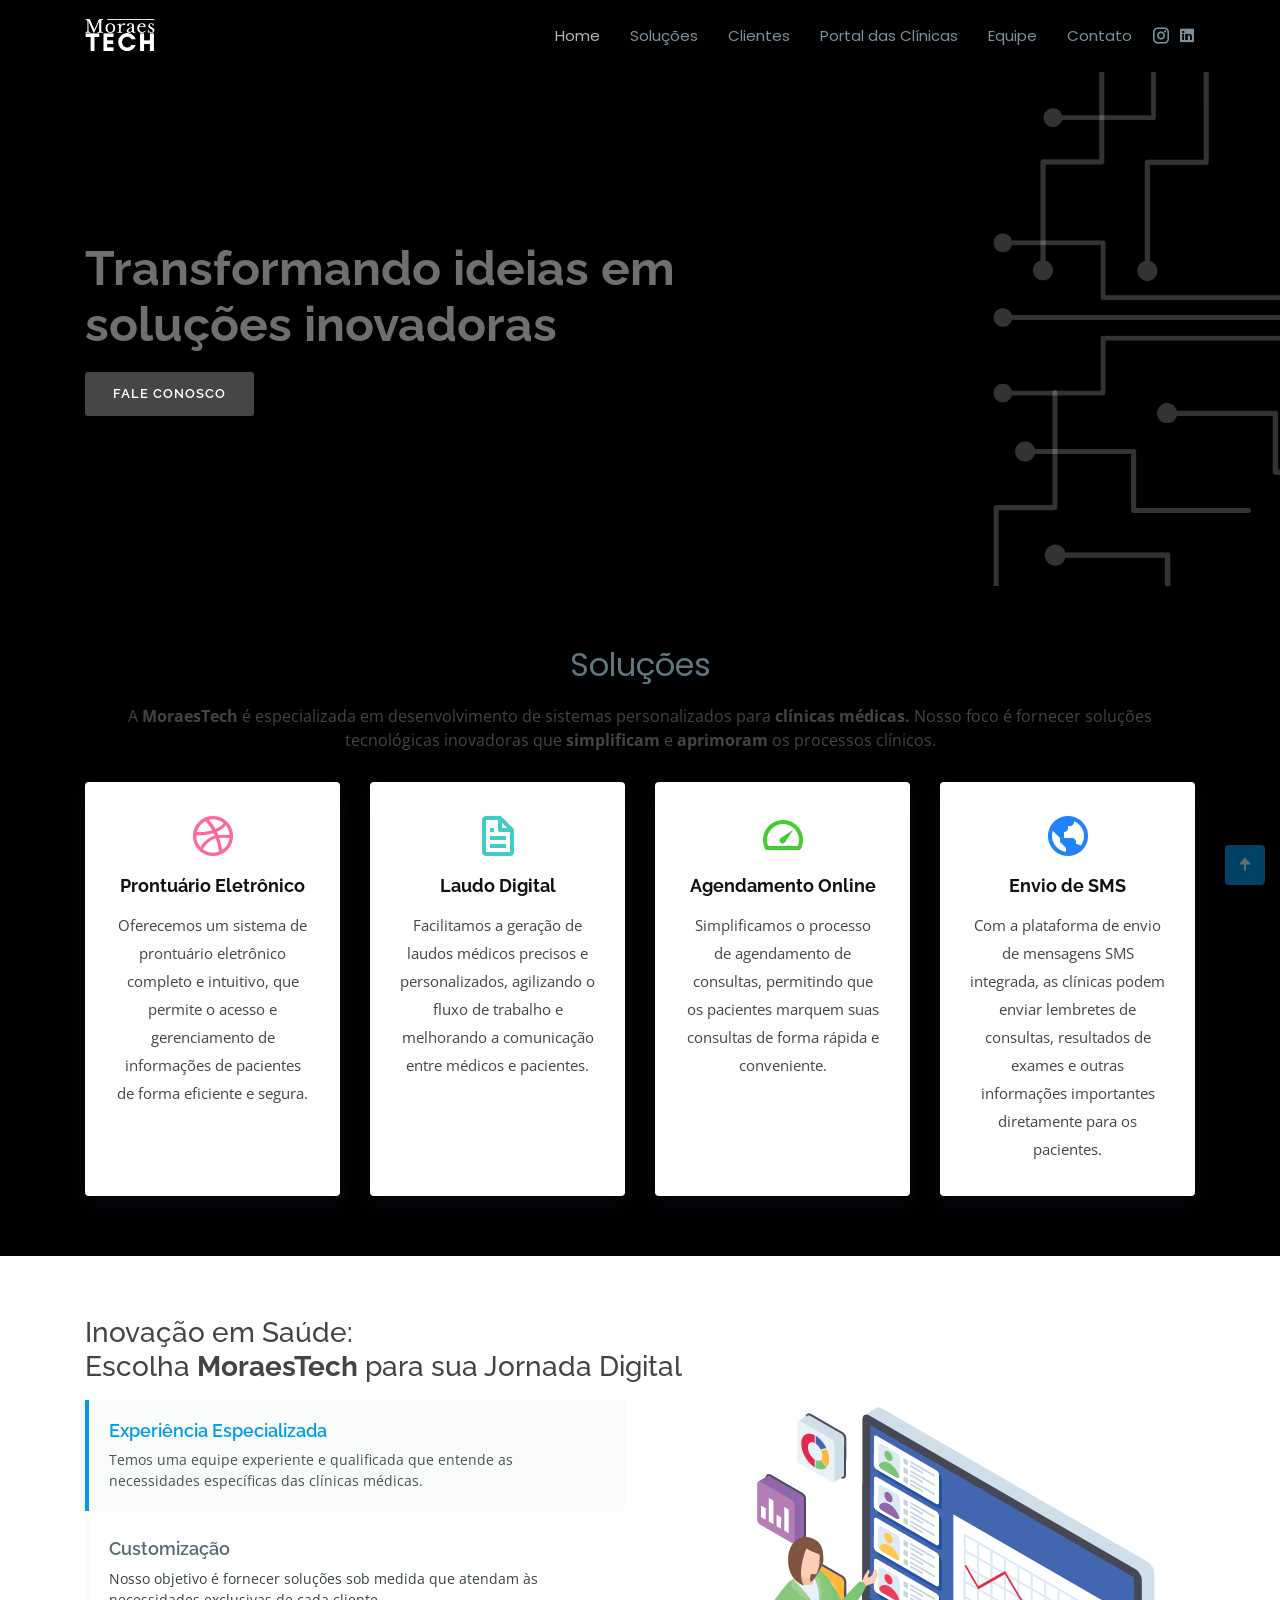
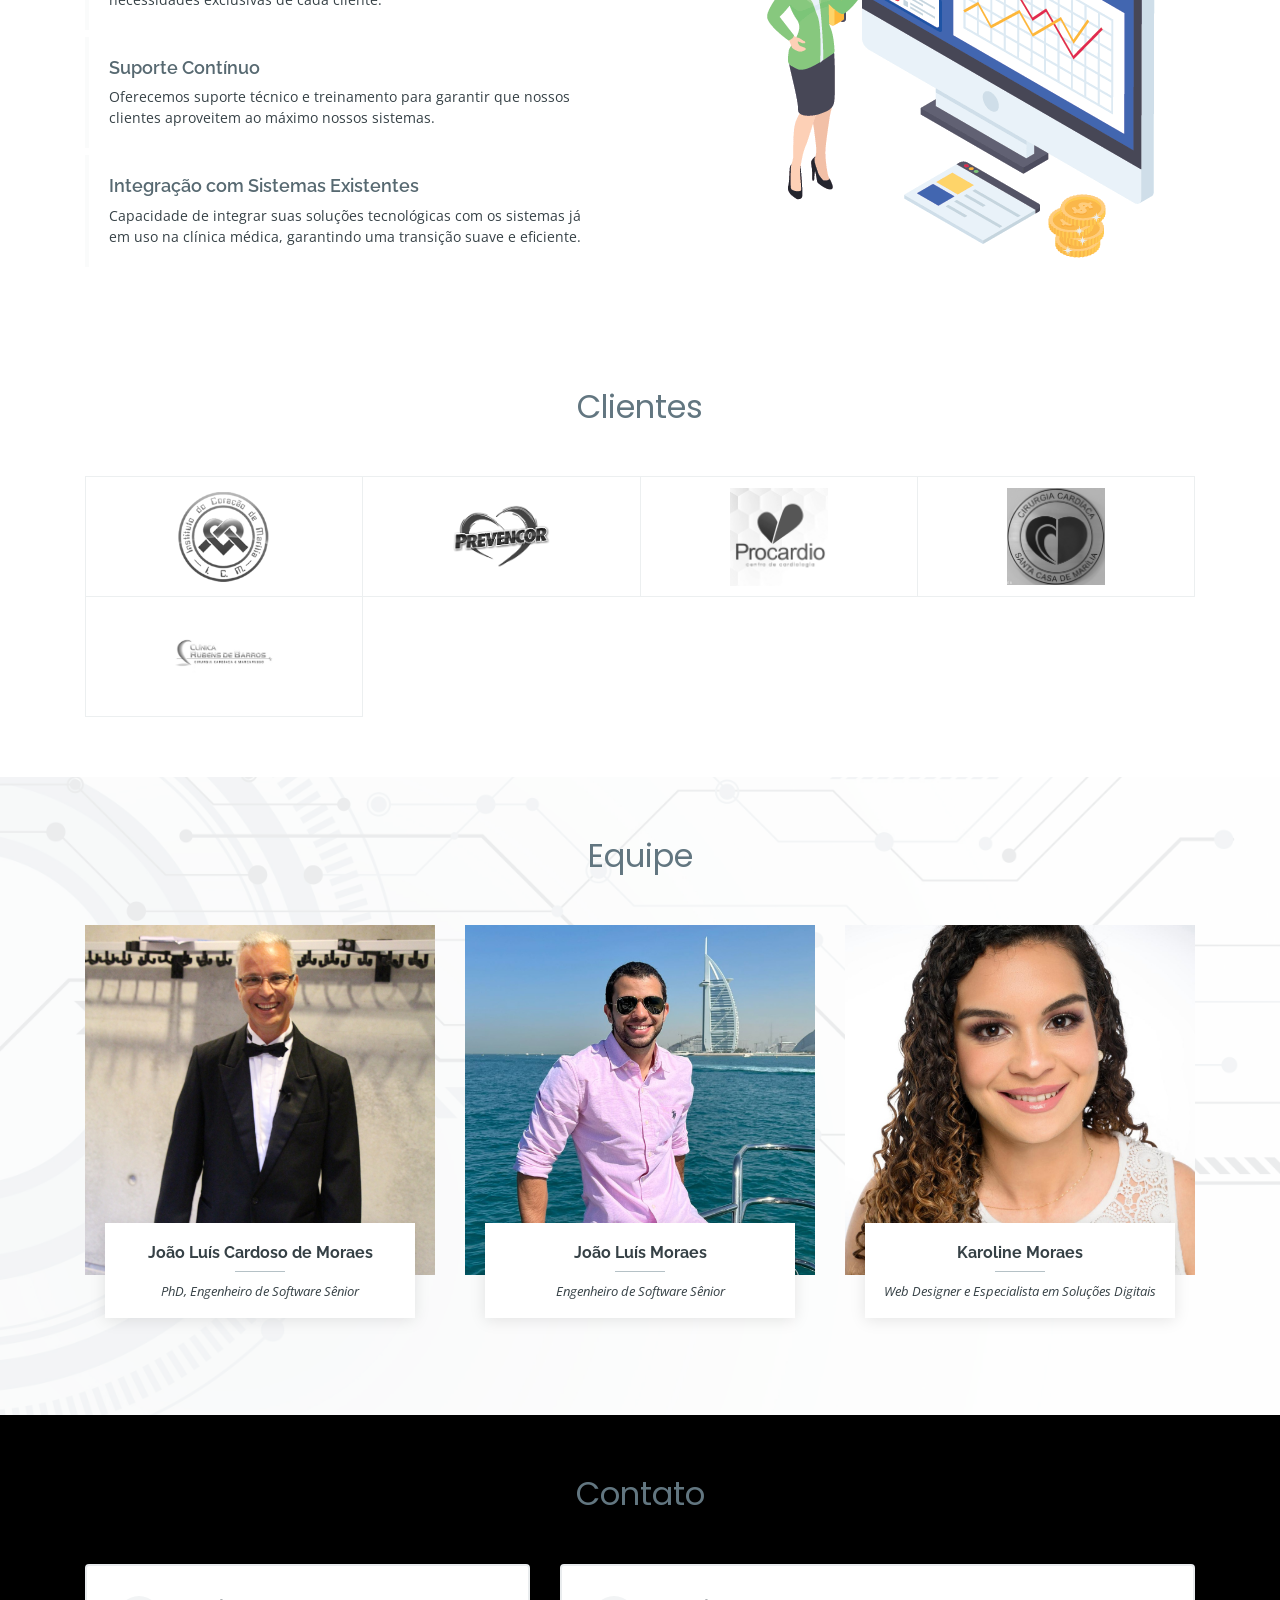
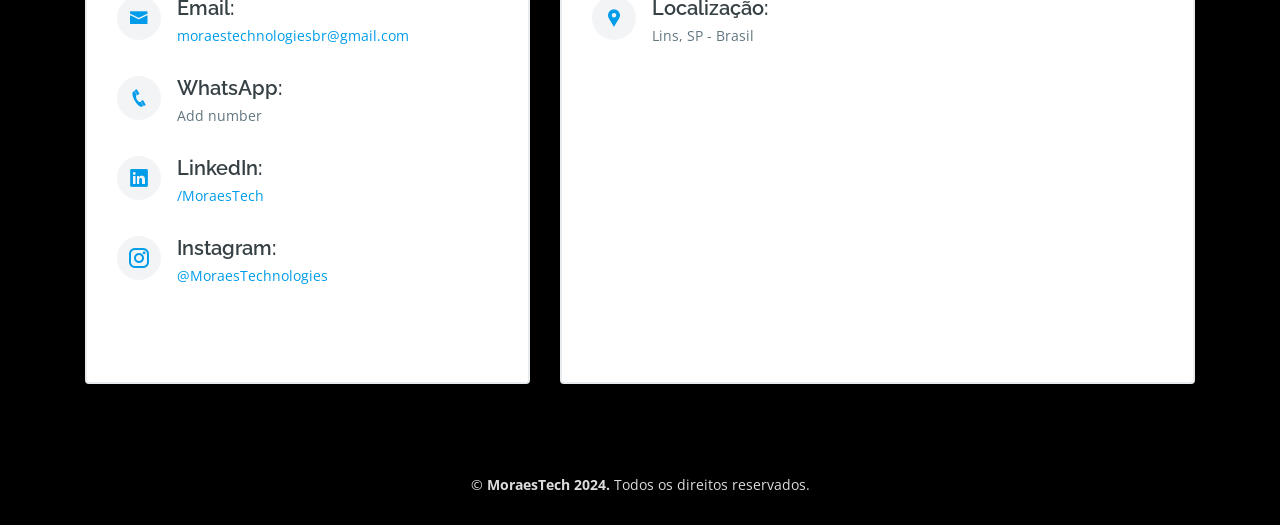
==== index.html @ 6b2d32cf "update Team" ====
<!DOCTYPE html>
<html lang="en">

<head>
  <meta charset="utf-8">
  <meta content="width=device-width, initial-scale=1.0" name="viewport">

  <title>MoraesTech</title>
  <meta content="" name="descriptison">
  <meta content="" name="keywords">

  <!-- Favicons -->
  <link href="assets/img/moraestech-logo.jpg" rel="icon">
  <link href="assets/img/apple-touch-icon.png" rel="apple-touch-icon">

  <!-- Google Fonts -->
  <link href="https://fonts.googleapis.com/css?family=Open+Sans:300,300i,400,400i,600,600i,700,700i|Raleway:300,300i,400,400i,500,500i,600,600i,700,700i|Poppins:300,300i,400,400i,500,500i,600,600i,700,700i" rel="stylesheet">

  <!-- Vendor CSS Files -->
  <link href="assets/vendor/bootstrap/css/bootstrap.min.css" rel="stylesheet">
  <link href="assets/vendor/icofont/icofont.min.css" rel="stylesheet">
  <link href="assets/vendor/boxicons/css/boxicons.min.css" rel="stylesheet">
  <link href="assets/vendor/venobox/venobox.css" rel="stylesheet">
  <link href="assets/vendor/owl.carousel/assets/owl.carousel.min.css" rel="stylesheet">
  <link href="assets/vendor/aos/aos.css" rel="stylesheet">

  <!-- Template Main CSS File -->
  <link href="assets/css/style.css" rel="stylesheet">

  <!-- =======================================================
  * Template Name: Scaffold - v2.0.0
  * Template URL: https://bootstrapmade.com/scaffold-bootstrap-metro-style-template/
  * Author: BootstrapMade.com
  * License: https://bootstrapmade.com/license/
  ======================================================== -->
</head>

<body>

  <!-- ======= Header ======= -->
  <header id="header" class="fixed-top">
    <div class="container d-flex">

      <div class="logo mr-auto">
        <a href="index.html"><img src="assets/img/TECH.png" alt="MoraesTech" ></a>
      </div>

      <nav class="nav-menu d-none d-lg-block">
        <ul>
          <li class="active"><a href="#hero">Home</a></li>
          <li><a href="#services">Soluções</a></li>
          <li><a href="#clients">Clientes</a></li>
          <li><a href="https://moraestech-frontend-8c9a9f2a803f.herokuapp.com/" target="_blank">Portal das Clínicas</a></li>
          <li><a href="#team">Equipe</a></li>
          <li><a href="#contact">Contato</a></li>

        </ul>
      </nav><!-- .nav-menu -->

      <div class="header-social-links">
        <a href="https://www.instagram.com/moraestechnologies" class="instagram" target="_blank"><i class="icofont-instagram"></i></a>
        <a href="https://www.linkedin.com/company/moraestech" class="linkedin" target="_blank"><i class="icofont-linkedin"></i></i></a>
      </div>

    </div>
  </header><!-- End Header -->

  <!-- ======= Hero Section ======= -->
  <section id="hero">

    <div class="container">
      <div class="row">
        <div class="col-lg-7 pt-5 pt-lg-0 order-2 order-lg-1 d-flex flex-column justify-content-center" data-aos="fade-up">
          <div>
            <h1>Transformando ideias em soluções inovadoras</h1>
            <a href="#contact" class="btn-get-started scrollto">Fale Conosco</a>
          </div>
        </div>
        
        </div>
      </div>
    </div>

  </section><!-- End Hero -->

  <main id="main">

    <!-- ======= Solucoes Section ======= -->
    <section id="services" class="services section-bg">
      <div class="container">

        <div class="section-title" data-aos="fade-up">
          <h2>Soluções</h2>
          <p>A <b>MoraesTech</b> é especializada em desenvolvimento de sistemas personalizados 
            para <b>clínicas médicas.</b> Nosso foco é fornecer soluções 
            tecnológicas inovadoras que <b>simplificam</b> e <b>aprimoram</b> os processos clínicos.</p>
        </div>

        <div class="row">
          <div class="col-md-6 col-lg-3 d-flex align-items-stretch mb-5 mb-lg-0" data-aos="zoom-in">
            <div class="icon-box icon-box-pink">
              <div class="icon"><i class="bx bxl-dribbble"></i></div>
              <h4 class="title"><a href="">Prontuário Eletrônico</a></h4>
              <p class="description">Oferecemos um sistema de prontuário eletrônico completo e intuitivo, 
                que permite o acesso e gerenciamento de informações de pacientes de forma eficiente e segura.</p>
            </div>
          </div>

          <div class="col-md-6 col-lg-3 d-flex align-items-stretch mb-5 mb-lg-0" data-aos="zoom-in" data-aos-delay="100">
            <div class="icon-box icon-box-cyan">
              <div class="icon"><i class="bx bx-file"></i></div>
              <h4 class="title"><a href="">Laudo Digital</a></h4>
              <p class="description">Facilitamos a geração de laudos médicos precisos e personalizados, 
                agilizando o fluxo de trabalho e melhorando a comunicação entre médicos e pacientes.</p>
            </div>
          </div>

          <div class="col-md-6 col-lg-3 d-flex align-items-stretch mb-5 mb-lg-0" data-aos="zoom-in" data-aos-delay="200">
            <div class="icon-box icon-box-green">
              <div class="icon"><i class="bx bx-tachometer"></i></div>
              <h4 class="title"><a href="">Agendamento Online</a></h4>
              <p class="description">Simplificamos o processo de agendamento de consultas, permitindo que os pacientes 
                marquem suas consultas de forma rápida e conveniente.</p>
            </div>
          </div>

          <div class="col-md-6 col-lg-3 d-flex align-items-stretch mb-5 mb-lg-0" data-aos="zoom-in" data-aos-delay="300">
            <div class="icon-box icon-box-blue">
              <div class="icon"><i class="bx bx-world"></i></div>
              <h4 class="title"><a href="">Envio de SMS</a></h4>
              <p class="description">Com a plataforma de envio de mensagens SMS integrada, 
                as clínicas podem enviar lembretes de consultas, resultados de exames e outras informações importantes
                 diretamente para os pacientes.</p>
            </div>
          </div>

        </div>

      </div>
    </section><!-- End Solucoes Section -->

  

    <!-- ======= Features Section ======= -->
    <section id="features" class="features">
      <div class="container">

        <h3>Inovação em Saúde:<br>
           Escolha <b>MoraesTech</b> para sua Jornada Digital</h3>

        <div class="row">
          <div class="col-lg-6 mt-2 mb-tg-0 order-2 order-lg-1">
            <ul class="nav nav-tabs flex-column">
              <li class="nav-item" data-aos="fade-up">
                <a class="nav-link active show" data-toggle="tab" href="#tab-1">
                  <h4>Experiência Especializada</h4>
                  <p>Temos uma equipe experiente e qualificada que entende as 
                    necessidades específicas das clínicas médicas.</p>
                </a>
              </li>
              <li class="nav-item mt-2" data-aos="fade-up" data-aos-delay="100">
                <a class="nav-link" data-toggle="tab" href="#tab-2">
                  <h4>Customização</h4>
                  <p>Nosso objetivo é fornecer soluções sob medida 
                    que atendam às necessidades exclusivas de cada cliente.</p>
                </a>
              </li>
              <li class="nav-item mt-2" data-aos="fade-up" data-aos-delay="200">
                <a class="nav-link" data-toggle="tab" href="#tab-3">
                  <h4>Suporte Contínuo</h4>
                  <p>Oferecemos suporte técnico e treinamento para garantir que 
                    nossos clientes aproveitem ao máximo nossos sistemas.</p>
                </a>
              </li>
              <li class="nav-item mt-2" data-aos="fade-up" data-aos-delay="300">
                <a class="nav-link" data-toggle="tab" href="#tab-4">
                  <h4>Integração com Sistemas Existentes</h4>
                  <p>Capacidade de integrar suas soluções tecnológicas com os sistemas
                     já em uso na clínica médica, garantindo uma transição suave e eficiente.</p>
                </a>
              </li>
            </ul>
          </div>
          <div class="col-lg-6 order-1 order-lg-2" data-aos="zoom-in">
            <div class="tab-content">
              <div class="tab-pane active show" id="tab-1">
                <figure>
                  <img src="assets/img/features-1.png" alt="" class="img-fluid">
                </figure>
              </div>
              <div class="tab-pane" id="tab-2">
                <figure>
                  <img src="assets/img/features-2.png" alt="" class="img-fluid">
                </figure>
              </div>
              <div class="tab-pane" id="tab-3">
                <figure>
                  <img src="assets/img/features-3.png" alt="" class="img-fluid">
                </figure>
              </div>
              <div class="tab-pane" id="tab-4">
                <figure>
                  <img src="assets/img/features-4.png" alt="" class="img-fluid">
                </figure>
              </div>
            </div>
          </div>
        </div>

      </div>
    </section><!-- End Features Section -->

    <!-- ======= Clients Section ======= -->
    <section id="clients" class="clients">
      <div class="container">

        <div class="section-title" data-aos="fade-up">
          <h2>Clientes</h2>
        </div>

        <div class="row no-gutters clients-wrap clearfix wow fadeInUp">

          <div class="col-lg-3 col-md-4 col-xs-6">
            <div class="client-logo" data-aos="zoom-in">
              <img src="assets/img/clients/icm-logo.png" class="img-fluid" alt="">
            </div>
          </div>

          <div class="col-lg-3 col-md-4 col-xs-6">
            <div class="client-logo" data-aos="zoom-in" data-aos-delay="100">
              <img src="assets/img/clients/prevencor-logo.png" class="img-fluid" alt="">
            </div>
          </div>

          <div class="col-lg-3 col-md-4 col-xs-6">
            <div class="client-logo" data-aos="zoom-in" data-aos-delay="100">
              <img src="assets/img/clients/procardio-logo.jpeg" class="img-fluid" alt="">
            </div>
          </div>

          <div class="col-lg-3 col-md-4 col-xs-6">
            <div class="client-logo" data-aos="zoom-in" data-aos-delay="100">
              <img src="assets/img/clients/santacasa-logo.jpeg" class="img-fluid" alt="">
            </div>
          </div>

          <div class="col-lg-3 col-md-4 col-xs-6">
            <div class="client-logo" data-aos="zoom-in" data-aos-delay="100">
              <img src="assets/img/clients/drrubens-logo.png" class="img-fluid" alt="">
            </div>
          </div>

        

        </div>

      </div>
    </section><!-- End Clients Section -->



    <!-- ======= Team Section ======= -->
    <section id="team" class="team">
      <div class="container">

        <div class="section-title" data-aos="fade-up">
          <h2>Equipe</h2>
        </div>

        <div class="row">

          <div class="col-lg-4 col-md-6">
            <div class="member" data-aos="zoom-in">
              <div class="pic"><img src="assets/img/team/pai.png" class="img-fluid" alt=""></div>
              <div class="member-info">
                <h4>João Luís Cardoso de Moraes</h4>
                <span>PhD, Engenheiro de Software Sênior</span>
                <div class="social">
                  <a href="https://www.instagram.com/moraes65/" target="_blank"><i class="icofont-instagram"></i></a>
                  <a href="https://www.linkedin.com/in/phdmoraes/" target="_blank"><i class="icofont-linkedin"></i></a>
                </div>
              </div>
            </div>
          </div>

          <div class="col-lg-4 col-md-6">
            <div class="member" data-aos="zoom-in" data-aos-delay="100">
              <div class="pic"><img src="assets/img/team/joao.png" class="img-fluid" alt=""></div>
              <div class="member-info">
                <h4>João Luís Moraes</h4>
                <span>Engenheiro de Software Sênior</span>
                <div class="social">
                  <a href="https://www.instagram.com/jon710" target="_blank"><i class="icofont-instagram"></i></a>
                  <a href="https://www.linkedin.com/in/joaoluismoraes/" target="_blank"><i class="icofont-linkedin"></i></a>
                </div>
              </div>
            </div>
          </div>

          <div class="col-lg-4 col-md-6">
            <div class="member" data-aos="zoom-in" data-aos-delay="200">
              <div class="pic"><img src="assets/img/team/k-teste.png" class="img-fluid" alt=""></div>
              <div class="member-info">
                <h4>Karoline Moraes</h4>
                <span>Web Designer e Especialista em Soluções Digitais</span>
                <div class="social">
                  <a href="https://www.instagram.com/kmoraes/" target="_blank"><i class="icofont-instagram"></i></a>
                  <a href="https://www.linkedin.com/in/karolinevhmoraes/" target="_blank"><i class="icofont-linkedin"></i></a>
                </div>
              </div>
            </div>
          </div>

        </div>

      </div>
    </section><!-- End Team Section -->

  

    <!-- ======= Contact Section ======= -->
    <section id="contact" class="contact section-bg">
      <div class="container">

        <div class="section-title" data-aos="fade-up">
          <h2>Contato</h2>
        </div>

        <div class="row">

          <div class="col-lg-5 d-flex align-items-stretch" data-aos="fade-right">

            <div class="info">
              

              <div class="email">
                <i class="icofont-envelope"></i>
                <h4>Email:</h4>
                <p><a href = "mailto: moraestechnologiesbr@gmail.com">moraestechnologiesbr@gmail.com</a></p>
              </div>

              <div class="phone">
                <i class="icofont-phone"></i>
                <h4>WhatsApp:</h4>
                <p>Add number</p>
              </div>

              <div class="address">
                <i class="icofont-linkedin"></i>
                <h4>LinkedIn:</h4>
                <p><a href="https://www.linkedin.com/company/moraestech/" target="_blank">/MoraesTech</a></p>
              </div>

              <div class="address">
                <i class="icofont-instagram"></i>
                <h4>Instagram:</h4>
                <p><a href="https://www.instagram.com/moraestechnologies" target="_blank">@MoraesTechnologies</a></p>
              </div>



            </div>

          </div>

          <div class="col-lg-7 mt-5 mt-lg-0 d-flex align-items-stretch" data-aos="fade-left">
            <div class="info">
              <div class="address">
                <i class="icofont-google-map"></i>
                <h4>Localização:</h4>
                <p>Lins, SP - Brasil</p>
              </div>

              <iframe src="https://maps.google.com/maps?width=100%25&amp;height=600&amp;hl=en&amp;q=Lins,%20SP+(MoraesTech)&amp;t=&amp;z=14&amp;ie=UTF8&amp;iwloc=B&amp;output=embed" frameborder="0" style="border:0; width: 100%; height: 270px;" allowfullscreen></iframe>
          


          </div>

        </div>

      </div>
    </section><!-- End Contact Section -->

  </main><!-- End #main -->

  <!-- ======= Footer ======= -->
  <footer id="footer">
    <div class="container">
      <div class="copyright">
        &copy;<strong><span> MoraesTech 2024.</span></strong> Todos os direitos reservados.
      </div>
    </div>
  </footer><!-- End Footer -->

  <a href="#" class="back-to-top"><i class="bx bxs-up-arrow-alt"></i></a>

  <!-- Vendor JS Files -->
  <script src="assets/vendor/jquery/jquery.min.js"></script>
  <script src="assets/vendor/bootstrap/js/bootstrap.bundle.min.js"></script>
  <script src="assets/vendor/jquery.easing/jquery.easing.min.js"></script>
  <script src="assets/vendor/php-email-form/validate.js"></script>
  <script src="assets/vendor/isotope-layout/isotope.pkgd.min.js"></script>
  <script src="assets/vendor/venobox/venobox.min.js"></script>
  <script src="assets/vendor/owl.carousel/owl.carousel.min.js"></script>
  <script src="assets/vendor/aos/aos.js"></script>

  <!-- Template Main JS File -->
  <script src="assets/js/main.js"></script>

</body>

</html>
---- assets/css/style.css ----
/**
* Template Name: Scaffold - v2.0.0
* Template URL: https://bootstrapmade.com/scaffold-bootstrap-metro-style-template/
* Author: BootstrapMade.com
* License: https://bootstrapmade.com/license/
*/

/*--------------------------------------------------------------
# General
--------------------------------------------------------------*/
body {
  font-family: "Open Sans", sans-serif;
  color: #444444;
}

a {
  color: #009cea;
}

a:hover {
  color: #1eb4ff;
  text-decoration: none;
}

h1, h2, h3, h4, h5, h6 {
  font-family: "Raleway", sans-serif;
}

/*--------------------------------------------------------------
# Back to top button
--------------------------------------------------------------*/
.back-to-top {
  position: fixed;
  display: none;
  right: 15px;
  bottom: 15px;
  z-index: 99999;
}

.back-to-top i {
  display: flex;
  align-items: center;
  justify-content: center;
  font-size: 24px;
  width: 40px;
  height: 40px;
  border-radius: 4px;
  background: #009cea;
  color: #fff;
  transition: all 0.4s;
}

.back-to-top i:hover {
  background: #14b1ff;
  color: #fff;
}

/*--------------------------------------------------------------
# Disable AOS delay on mobile
--------------------------------------------------------------*/
@media screen and (max-width: 768px) {
  [data-aos-delay] {
    transition-delay: 0 !important;
  }
}

/*--------------------------------------------------------------
# Header
--------------------------------------------------------------*/
#header {
  height: 72px;
  transition: all 0.5s;
  z-index: 997;
  transition: all 0.5s;
  padding: 15px 0;
  background: #000000;
}

#header.header-scrolled {
  box-shadow: 0px 2px 15px rgba(0, 0, 0, 0.1);
}

#header .logo h1 {
  font-size: 28px;
  margin: 0;
  padding: 6px 0;
  line-height: 1;
  font-weight: 600;
  letter-spacing: 1px;
  font-family: "Open Sans", sans-serif;
}

#header .logo h1 a, #header .logo h1 a:hover {
  color: #576971;
  text-decoration: none;
}

#header .logo img {
  padding: 0;
  margin: 0;
  max-height: 40px;
}

@media (max-width: 768px) {
  #header .logo h1 {
    font-size: 28px;
    padding: 8px 0;
  }
}

/*--------------------------------------------------------------
# Header Social Links
--------------------------------------------------------------*/
.header-social-links a {
  color: #7b909a;
  padding: 12px 0 12px 6px;
  display: inline-block;
  line-height: 1px;
  transition: 0.3s;
}

.header-social-links a:hover {
  color: #009cea;
}

@media (max-width: 768px) {
  .header-social-links {
    padding-right: 48px;
  }
}

/*--------------------------------------------------------------
# Navigation Menu
--------------------------------------------------------------*/
/* Desktop Navigation */
.nav-menu, .nav-menu * {
  margin: 0;
  padding: 0;
  list-style: none;
}

.nav-menu > ul > li {
  position: relative;
  white-space: nowrap;
  float: left;
}

.nav-menu a {
  display: block;
  position: relative;
  color: #7b909a;
  padding: 10px 15px;
  transition: 0.3s;
  font-size: 15px;
  font-family: "Poppins", sans-serif;
}

.nav-menu a:hover, .nav-menu .active > a, .nav-menu li:hover > a {
  color: #b6b6b6;
  text-decoration: none;
}

.nav-menu .drop-down ul {
  display: block;
  position: absolute;
  left: 0;
  top: calc(100% + 30px);
  z-index: 99;
  opacity: 0;
  visibility: hidden;
  padding: 10px 0;
  background: #fff;
  box-shadow: 0px 0px 30px rgba(127, 137, 161, 0.25);
  transition: ease all 0.3s;
}

.nav-menu .drop-down:hover > ul {
  opacity: 1;
  top: 100%;
  visibility: visible;
}

.nav-menu .drop-down li {
  min-width: 180px;
  position: relative;
}

.nav-menu .drop-down ul a {
  padding: 10px 20px;
  font-size: 14px;
  text-transform: none;
  color: #003651;
}

.nav-menu .drop-down ul a:hover, .nav-menu .drop-down ul .active > a, .nav-menu .drop-down ul li:hover > a {
  color: #b6b6b6;
}

.nav-menu .drop-down > a:after {
  content: "\ea99";
  font-family: IcoFont;
  padding-left: 5px;
}

.nav-menu .drop-down .drop-down ul {
  top: 0;
  left: calc(100% - 30px);
}

.nav-menu .drop-down .drop-down:hover > ul {
  opacity: 1;
  top: 0;
  left: 100%;
}

.nav-menu .drop-down .drop-down > a {
  padding-right: 35px;
}

.nav-menu .drop-down .drop-down > a:after {
  content: "\eaa0";
  font-family: IcoFont;
  position: absolute;
  right: 15px;
}

@media (max-width: 1366px) {
  .nav-menu .drop-down .drop-down ul {
    left: -90%;
  }
  .nav-menu .drop-down .drop-down:hover > ul {
    left: -100%;
  }
  .nav-menu .drop-down .drop-down > a:after {
    content: "\ea9d";
  }
}

/* Mobile Navigation */
.mobile-nav-toggle {
  position: fixed;
  right: 15px;
  top: 21px;
  z-index: 9998;
  border: 0;
  background: none;
  font-size: 24px;
  transition: all 0.4s;
  outline: none !important;
  line-height: 1;
  cursor: pointer;
  text-align: right;
}

.mobile-nav-toggle i {
  color: #b6b6b6;
}

.mobile-nav {
  position: fixed;
  top: 55px;
  right: 15px;
  bottom: 15px;
  left: 15px;
  z-index: 9999;
  overflow-y: auto;
  background: #fff;
  transition: ease-in-out 0.2s;
  opacity: 0;
  visibility: hidden;
  border-radius: 10px;
  padding: 10px 0;
}

.mobile-nav * {
  margin: 0;
  padding: 0;
  list-style: none;
}

.mobile-nav a {
  display: block;
  position: relative;
  color: #364146;
  padding: 10px 20px;
  font-weight: 500;
  outline: none;
}

.mobile-nav a:hover, .mobile-nav .active > a, .mobile-nav li:hover > a {
  color: #b6b6b6;
  text-decoration: none;
}

.mobile-nav .drop-down > a:after {
  content: "\ea99";
  font-family: IcoFont;
  padding-left: 10px;
  position: absolute;
  right: 15px;
}

.mobile-nav .active.drop-down > a:after {
  content: "\eaa1";
}

.mobile-nav .drop-down > a {
  padding-right: 35px;
}

.mobile-nav .drop-down ul {
  display: none;
  overflow: hidden;
}

.mobile-nav .drop-down li {
  padding-left: 20px;
}

.mobile-nav-overly {
  width: 100%;
  height: 100%;
  z-index: 9997;
  top: 0;
  left: 0;
  position: fixed;
  background: rgba(32, 38, 41, 0.6);
  overflow: hidden;
  display: none;
  transition: ease-in-out 0.2s;
}

.mobile-nav-active {
  overflow: hidden;
}

.mobile-nav-active .mobile-nav {
  opacity: 1;
  visibility: visible;
}

.mobile-nav-active .mobile-nav-toggle i {
  color: #fff;
}

/*--------------------------------------------------------------
# Hero Section
--------------------------------------------------------------*/
#hero {
  width: 100%;
  background-color:#000000;
  background-image: url("../img/Untitleddesign.png");
  background-repeat: no-repeat;
  background-size: contain;
  background-position: right top;
  margin-top: 70px;
  padding: 170px 0;
}

#hero h1 {
  margin: 0 0 20px 0;
  font-size: 48px;
  font-weight: 700;
  line-height: 56px;
  color: #6f6f6f;
}

#hero h2 {
  color: #6f6f6f;
  margin-bottom: 30px;
  font-size: 24px;
}

#hero .btn-get-started {
  font-family: "Raleway", sans-serif;
  font-weight: 600;
  font-size: 13px;
  text-transform: uppercase;
  letter-spacing: 1px;
  display: inline-block;
  padding: 12px 28px;
  border-radius: 3px;
  transition: 0.5s;
  color: #fff;
  background: #464646;
}

#hero .btn-get-started:hover {
  background: #b6b6b6;
}

#hero .hero-img {
  text-align: center;
}

#hero .hero-img img {
  width: 70%;
  
}

@media (min-width: 1024px) {
  #hero {
    background-attachment: fixed;
  }
}

@media (max-width: 992px) {
  #hero h1 {
    font-size: 32px;
    line-height: 40px;
  }
  #hero h2 {
    font-size: 20px;
  }
}

/*--------------------------------------------------------------
# Sections General
--------------------------------------------------------------*/
section {
  padding: 60px 0;
  overflow: hidden;
}

.section-bg {
  background-color: #000000;
}

.section-title {
  text-align: center;
  padding-bottom: 30px;
}

.section-title h2 {
  font-size: 32px;
  font-weight: 400;
  margin-bottom: 20px;
  padding-bottom: 0;
  font-family: "Poppins", sans-serif;
  color: #627680;
}

.section-title p {
  margin-bottom: 0;
}

/*--------------------------------------------------------------
# About
--------------------------------------------------------------*/
.about {
  padding: 0;
  margin-top: 40px;
}

.about .container {
  background-color: #f7f8f9;
  padding: 60px 50px;
}

@media (max-width: 992px) {
  .about .container {
    padding: 30px;
  }
}

.about .content h3 {
  font-weight: 400;
  font-size: 32px;
  color: #364146;
  font-family: "Poppins", sans-serif;
}

.about .content ul {
  list-style: none;
  padding: 0;
}

.about .content ul li {
  padding-bottom: 10px;
}

.about .content ul i {
  font-size: 20px;
  padding-right: 4px;
  color: #28a745;
}

.about .content p:last-child {
  margin-bottom: 0;
}

/*--------------------------------------------------------------
# Features
--------------------------------------------------------------*/
.features {
  padding-bottom: 40px;
}

.features .nav-tabs {
  border: 0;
}

.features .nav-link {
  border: 0;
  padding: 20px;
  transition: 0.3s;
  color: #364146;
  transition: 0.3s ease-in-out;
  border-radius: 0;
  border-left: 4px solid #fafbfb;
}

.features .nav-link h4 {
  font-size: 18px;
  font-weight: 600;
  transition: 0.3s ease-in-out;
  color: #576971;
}

.features .nav-link p {
  font-size: 14px;
  margin-bottom: 0;
}

.features .nav-link:hover {
  background: #fafbfb;
}

.features .nav-link:hover h4 {
  color: #364146;
}

.features .nav-link.active {
  border-radius: 0;
  border: 0;
  border-left: 4px solid #009cea;
  background: #fafbfb;
}

.features .nav-link.active h4 {
  color: #009cea;
}

.features .tab-pane.active {
  -webkit-animation: slide-down 0.5s ease-out;
  animation: slide-down 0.5s ease-out;
}

.features .tab-content {
  text-align: right;
}

@-webkit-keyframes slide-down {
  0% {
    opacity: 0;
  }
  100% {
    opacity: 1;
  }
}

@keyframes slide-down {
  0% {
    opacity: 0;
  }
  100% {
    opacity: 1;
  }
}

/*--------------------------------------------------------------
# Services
--------------------------------------------------------------*/
.services .icon-box {
  padding: 30px;
  position: relative;
  overflow: hidden;
  margin: 0;
  background: #fff;
  box-shadow: 0 10px 29px 0 rgba(68, 88, 144, 0.1);
  transition: all 0.3s ease-in-out;
  border-radius: 4px;
  text-align: center;
  border-bottom: 3px solid #fff;
}

.services .icon-box:hover {
  transform: translateY(-5px);
}

.services .icon i {
  font-size: 48px;
  line-height: 1;
  margin-bottom: 15px;
}

.services .title {
  font-weight: 700;
  margin-bottom: 15px;
  font-size: 18px;
}

.services .title a {
  color: #111;
}

.services .description {
  font-size: 15px;
  line-height: 28px;
  margin-bottom: 0;
}

.services .icon-box-pink .icon i {
  color: #ff689b;
}

.services .icon-box-pink:hover {
  border-color: #ff689b;
}

.services .icon-box-cyan .icon i {
  color: #3fcdc7;
}

.services .icon-box-cyan:hover {
  border-color: #3fcdc7;
}

.services .icon-box-green .icon i {
  color: #41cf2e;
}

.services .icon-box-green:hover {
  border-color: #41cf2e;
}

.services .icon-box-blue .icon i {
  color: #2282ff;
}

.services .icon-box-blue:hover {
  border-color: #2282ff;
}

/*--------------------------------------------------------------
# Portfolio
--------------------------------------------------------------*/
.portfolio .portfolio-item {
  margin-bottom: 30px;
}

.portfolio #portfolio-flters {
  padding: 0;
  margin: 0 auto 25px auto;
  list-style: none;
  text-align: center;
}

.portfolio #portfolio-flters li {
  cursor: pointer;
  display: inline-block;
  padding: 10px;
  font-size: 15px;
  font-weight: 400;
  line-height: 1;
  text-transform: uppercase;
  color: #444444;
  margin-bottom: 5px;
  transition: all 0.3s ease-in-out;
  font-family: "Poppins", sans-serif;
}

.portfolio #portfolio-flters li:hover, .portfolio #portfolio-flters li.filter-active {
  color: #009cea;
}

.portfolio #portfolio-flters li:last-child {
  margin-right: 0;
}

.portfolio .portfolio-wrap {
  transition: 0.3s;
  position: relative;
  overflow: hidden;
  z-index: 1;
}

.portfolio .portfolio-wrap::before {
  content: "";
  background: rgba(255, 255, 255, 0.7);
  position: absolute;
  left: 30px;
  right: 30px;
  top: 30px;
  bottom: 30px;
  transition: all ease-in-out 0.3s;
  z-index: 2;
  opacity: 0;
}

.portfolio .portfolio-wrap .portfolio-info {
  opacity: 0;
  position: absolute;
  top: 10%;
  left: 0;
  right: 0;
  text-align: center;
  z-index: 3;
  transition: all ease-in-out 0.3s;
}

.portfolio .portfolio-wrap .portfolio-info h4 {
  font-size: 20px;
  color: #364146;
  font-weight: 600;
}

.portfolio .portfolio-wrap .portfolio-info p {
  color: #364146;
  font-size: 14px;
  text-transform: uppercase;
}

.portfolio .portfolio-wrap .portfolio-links {
  opacity: 0;
  left: 0;
  right: 0;
  bottom: 10%;
  text-align: center;
  z-index: 3;
  position: absolute;
  transition: all ease-in-out 0.3s;
}

.portfolio .portfolio-wrap .portfolio-links a {
  color: #009cea;
  margin: 0 2px;
  font-size: 24px;
  display: inline-block;
  transition: 0.3s;
  background: #eaf8ff;
  border-radius: 50px;
  line-height: 0;
  padding: 6px;
}

.portfolio .portfolio-wrap .portfolio-links a:hover {
  color: #fff;
  background: #009cea;
}

.portfolio .portfolio-wrap:hover::before {
  top: 0;
  left: 0;
  right: 0;
  bottom: 0;
  opacity: 1;
}

.portfolio .portfolio-wrap:hover .portfolio-info {
  opacity: 1;
  top: calc(50% - 48px);
}

.portfolio .portfolio-wrap:hover .portfolio-links {
  opacity: 1;
  bottom: calc(50% - 50px);
}

/*--------------------------------------------------------------
# Cta
--------------------------------------------------------------*/
.cta {
  background: linear-gradient(rgba(255, 255, 255, 0.8), rgba(255, 255, 255, 0.8)), url("../img/cta-bg.jpg") center center;
  background-size: cover;
  padding: 80px 0;
}

.cta h3 {
  color: #364146;
  font-size: 28px;
  font-weight: 700;
}

.cta p {
  color: #576971;
}

.cta .cta-btn {
  font-family: "Raleway", sans-serif;
  font-weight: 500;
  font-size: 15px;
  letter-spacing: 1px;
  display: inline-block;
  padding: 10px 30px;
  border-radius: 4px;
  transition: 0.5s;
  margin: 10px;
  color: #fff;
  background: #009cea;
}

.cta .cta-btn:hover {
  background: #008bd1;
}

@media (min-width: 1024px) {
  .cta {
    background-attachment: fixed;
  }
}

@media (min-width: 769px) {
  .cta .cta-btn-container {
    display: flex;
    align-items: center;
    justify-content: flex-end;
  }
}

/*--------------------------------------------------------------
# Testimonials
--------------------------------------------------------------*/
.testimonials .testimonial-item {
  box-sizing: content-box;
  min-height: 320px;
}

.testimonials .testimonial-item .testimonial-img {
  width: 90px;
  border-radius: 50%;
  margin: -40px 0 0 40px;
  position: relative;
  z-index: 2;
  border: 6px solid #fff;
}

.testimonials .testimonial-item h3 {
  font-size: 18px;
  font-weight: bold;
  margin: 10px 0 5px 45px;
  color: #111;
}

.testimonials .testimonial-item h4 {
  font-size: 14px;
  color: #999;
  margin: 0 0 0 45px;
}

.testimonials .testimonial-item .quote-icon-left, .testimonials .testimonial-item .quote-icon-right {
  color: #d8dee1;
  font-size: 26px;
}

.testimonials .testimonial-item .quote-icon-left {
  display: inline-block;
  left: -5px;
  position: relative;
}

.testimonials .testimonial-item .quote-icon-right {
  display: inline-block;
  right: -5px;
  position: relative;
  top: 10px;
}

.testimonials .testimonial-item p {
  font-style: italic;
  margin: 0 15px 0 15px;
  padding: 20px 20px 60px 20px;
  background: #f4f6f7;
  position: relative;
  border-radius: 6px;
  position: relative;
  z-index: 1;
}

.testimonials .owl-nav, .testimonials .owl-dots {
  margin-top: 5px;
  text-align: center;
}

.testimonials .owl-dot {
  display: inline-block;
  margin: 0 5px;
  width: 12px;
  height: 12px;
  border-radius: 50%;
  background-color: #ddd !important;
}

.testimonials .owl-dot.active {
  background-color: #009cea !important;
}

@media (max-width: 767px) {
  .testimonials {
    margin: 30px 10px;
  }
}

/*--------------------------------------------------------------
# Team
--------------------------------------------------------------*/
.team {
  background: url("../img/teambg.jpg") center center no-repeat;
  background-size: cover;
  padding: 60px 0;
  position: relative;
}

.team::before {
  content: '';
  position: absolute;
  left: 0;
  right: 0;
  top: 0;
  bottom: 0;
  background: rgba(255, 255, 255, 0.75);
  z-index: 9;
}

.team .container {
  position: relative;
  z-index: 10;
}

.team .member {
  text-align: center;
  margin-bottom: 80px;
  position: relative;
}

.team .member .pic {
  overflow: hidden;
}

.team .member .member-info {
  position: absolute;
  top: 85%;
  left: 20px;
  right: 20px;
  background: #fff;
  padding: 20px 0;
  color: #364146;
  box-shadow: 0px 2px 15px rgba(0, 0, 0, 0.1);
  max-height: 95px;
  overflow: hidden;
  transition: max-height 0.5s ease-in-out;
}

.team .member:hover .member-info {
  max-height: 300px;
}

.team .member h4 {
  font-weight: 700;
  margin-bottom: 10px;
  font-size: 16px;
  color: #364146;
  position: relative;
  padding-bottom: 10px;
}

.team .member h4::after {
  content: '';
  position: absolute;
  display: block;
  width: 50px;
  height: 1px;
  background: #b5c1c6;
  bottom: 0;
  left: calc(50% - 25px);
}

.team .member span {
  font-style: italic;
  display: block;
  font-size: 13px;
}

.team .member .social {
  margin-top: 15px;
}

.team .member .social a {
  transition: color 0.3s;
  color: #627680;
}

.team .member .social a:hover {
  color: #009cea;
}

.team .member .social i {
  font-size: 16px;
  margin: 0 2px;
}

@media (max-width: 992px) {
  .team .member {
    margin-bottom: 110px;
  }
}

/*--------------------------------------------------------------
# Clients
--------------------------------------------------------------*/
.clients .clients-wrap {
  border-top: 1px solid #eceff0;
  border-left: 1px solid #eceff0;
}

.clients .client-logo {
  display: flex;
  justify-content: center;
  align-items: center;
  border-right: 1px solid #eceff0;
  border-bottom: 1px solid #eceff0;
  overflow: hidden;
  background: #fff;
  height: 120px;
  padding: 40px;
}

.clients .client-logo img {
  max-width: 50%;
  -webkit-filter: grayscale(100);
  filter: grayscale(100);
}

.clients .client-logo:hover img {
  -webkit-filter: none;
  filter: none;
  transform: scale(1.1);
}

.clients img {
  transition: all 0.4s ease-in-out;
}

/*--------------------------------------------------------------
# Pricing
--------------------------------------------------------------*/
.pricing .box {
  padding: 20px;
  background: #fff;
  text-align: center;
  border-radius: 4px;
  position: relative;
  overflow: hidden;
  border: 2px solid #e9ecee;
}

.pricing h3 {
  font-weight: 400;
  padding: 20px 15px;
  font-size: 18px;
  font-weight: 400;
  color: #777777;
}

.pricing h4 {
  font-size: 36px;
  color: #009cea;
  font-weight: 600;
  font-family: "Poppins", sans-serif;
  margin-bottom: 20px;
}

.pricing h4 sup {
  font-size: 20px;
  top: -15px;
  left: -3px;
}

.pricing h4 span {
  color: #bababa;
  font-size: 16px;
  font-weight: 300;
}

.pricing ul {
  padding: 0;
  list-style: none;
  color: #444444;
  text-align: center;
  line-height: 20px;
  font-size: 14px;
}

.pricing ul li {
  padding-bottom: 16px;
}

.pricing ul i {
  color: #009cea;
  font-size: 18px;
  padding-right: 4px;
}

.pricing ul .na {
  color: #ccc;
  text-decoration: line-through;
}

.pricing .btn-wrap {
  padding: 20px 15px;
  text-align: center;
}

.pricing .btn-buy {
  background: #009cea;
  display: inline-block;
  padding: 8px 30px;
  border-radius: 4px;
  color: #fff;
  font-size: 13px;
  font-family: "Raleway", sans-serif;
  font-weight: 600;
  text-transform: uppercase;
}

.pricing .featured {
  background: #009cea;
  border-color: #009cea;
}

.pricing .featured h3, .pricing .featured h4, .pricing .featured h4 span, .pricing .featured ul, .pricing .featured ul .na {
  color: #fff;
}

.pricing .featured .btn-buy {
  background: #fff;
  color: #009cea;
}

.pricing .advanced {
  width: 200px;
  position: absolute;
  top: 18px;
  right: -68px;
  transform: rotate(45deg);
  z-index: 1;
  font-size: 14px;
  padding: 1px 0 3px 0;
  background: #009cea;
  color: #fff;
}

/*--------------------------------------------------------------
# Frequently Asked Questions
--------------------------------------------------------------*/
.faq {
  padding: 60px 0;
}

.faq .faq-list {
  padding: 0;
  list-style: none;
}

.faq .faq-list li {
  padding: 0 0 20px 25px;
}

.faq .faq-list a {
  display: block;
  position: relative;
  font-family: #009cea;
  font-size: 18px;
  font-weight: 500;
}

.faq .faq-list i {
  font-size: 18px;
  position: absolute;
  left: -25px;
  top: 6px;
}

.faq .faq-list p {
  margin-bottom: 20px;
  font-size: 15px;
}

.faq .faq-list a.collapse {
  color: #009cea;
}

.faq .faq-list a.collapsed {
  color: #343a40;
}

.faq .faq-list a.collapsed:hover {
  color: #009cea;
}

.faq .faq-list a.collapsed i::before {
  content: "\eab2" !important;
}

/*--------------------------------------------------------------
# Contact
--------------------------------------------------------------*/
.contact .info {
  padding: 30px;
  background: #fff;
  width: 100%;
  border: 2px solid #e9ecee;
  border-radius: 4px;
}

.contact .info i {
  font-size: 20px;
  color: #009cea;
  float: left;
  width: 44px;
  height: 44px;
  background: #f2f4f5;
  display: flex;
  justify-content: center;
  align-items: center;
  border-radius: 50px;
  transition: all 0.3s ease-in-out;
}

.contact .info h4 {
  padding: 0 0 0 60px;
  font-size: 20px;
  font-weight: 600;
  margin-bottom: 5px;
  color: #364146;
}

.contact .info p {
  padding: 0 0 10px 60px;
  margin-bottom: 20px;
  font-size: 14px;
  color: #627680;
}

.contact .info .social-links {
  padding-left: 60px;
}

.contact .info .social-links a {
  font-size: 18px;
  display: inline-block;
  background: #333;
  color: #fff;
  line-height: 1;
  padding: 8px 0;
  border-radius: 50%;
  text-align: center;
  width: 36px;
  height: 36px;
  transition: 0.3s;
  margin-right: 10px;
}

.contact .info .social-links a:hover {
  background: #009cea;
  color: #fff;
}

.contact .info .email:hover i, .contact .info .address:hover i, .contact .info .phone:hover i {
  background: #009cea;
  color: #fff;
}

.contact .php-email-form {
  width: 100%;
  padding: 30px;
  background: #fff;
  border: 2px solid #e9ecee;
  border-radius: 4px;
}

.contact .php-email-form .form-group {
  padding-bottom: 8px;
}

.contact .php-email-form .validate {
  display: none;
  color: red;
  margin: 0 0 15px 0;
  font-weight: 400;
  font-size: 13px;
}

.contact .php-email-form .error-message {
  display: none;
  color: #fff;
  background: #ed3c0d;
  text-align: center;
  padding: 15px;
  font-weight: 600;
}

.contact .php-email-form .sent-message {
  display: none;
  color: #fff;
  background: #18d26e;
  text-align: center;
  padding: 15px;
  font-weight: 600;
}

.contact .php-email-form .loading {
  display: none;
  background: #fff;
  text-align: center;
  padding: 15px;
}

.contact .php-email-form .loading:before {
  content: "";
  display: inline-block;
  border-radius: 50%;
  width: 24px;
  height: 24px;
  margin: 0 10px -6px 0;
  border: 3px solid #18d26e;
  border-top-color: #eee;
  -webkit-animation: animate-loading 1s linear infinite;
  animation: animate-loading 1s linear infinite;
}

.contact .php-email-form input, .contact .php-email-form textarea {
  border-radius: 0;
  box-shadow: none;
  font-size: 14px;
}

.contact .php-email-form input {
  height: 44px;
}

.contact .php-email-form textarea {
  padding: 10px 12px;
}

.contact .php-email-form button[type="submit"] {
  background: #009cea;
  border: 0;
  padding: 10px 24px;
  color: #fff;
  transition: 0.4s;
  border-radius: 4px;
}

.contact .php-email-form button[type="submit"]:hover {
  background: #1eb4ff;
}

@-webkit-keyframes animate-loading {
  0% {
    transform: rotate(0deg);
  }
  100% {
    transform: rotate(360deg);
  }
}

@keyframes animate-loading {
  0% {
    transform: rotate(0deg);
  }
  100% {
    transform: rotate(360deg);
  }
}

/*--------------------------------------------------------------
# Breadcrumbs
--------------------------------------------------------------*/
.breadcrumbs {
  padding: 15px 0;
  background: #f4f6f7;
  min-height: 40px;
  margin-top: 70px;
}

.breadcrumbs h2 {
  font-size: 24px;
  font-weight: 600;
}

.breadcrumbs ol {
  display: flex;
  flex-wrap: wrap;
  list-style: none;
  padding: 0 0 10px 0;
  margin: 0;
  font-size: 14px;
}

.breadcrumbs ol li + li {
  padding-left: 10px;
}

.breadcrumbs ol li + li::before {
  display: inline-block;
  padding-right: 10px;
  color: #4c5c63;
  content: "/";
}

/*--------------------------------------------------------------
# Portfolio Details
--------------------------------------------------------------*/
.portfolio-details .portfolio-details-container {
  position: relative;
}

.portfolio-details .portfolio-details-carousel {
  position: relative;
  z-index: 1;
}

.portfolio-details .portfolio-details-carousel .owl-nav, .portfolio-details .portfolio-details-carousel .owl-dots {
  margin-top: 5px;
  text-align: left;
}

.portfolio-details .portfolio-details-carousel .owl-dot {
  display: inline-block;
  margin: 0 10px 0 0;
  width: 12px;
  height: 12px;
  border-radius: 50%;
  background-color: #ddd !important;
}

.portfolio-details .portfolio-details-carousel .owl-dot.active {
  background-color: #009cea !important;
}

.portfolio-details .portfolio-info {
  padding: 30px;
  position: absolute;
  right: 0;
  bottom: -70px;
  background: #fff;
  box-shadow: 0px 2px 15px rgba(0, 0, 0, 0.1);
  z-index: 2;
}

.portfolio-details .portfolio-info h3 {
  font-size: 22px;
  font-weight: 700;
  margin-bottom: 20px;
  padding-bottom: 20px;
  border-bottom: 1px solid #eee;
}

.portfolio-details .portfolio-info ul {
  list-style: none;
  padding: 0;
  font-size: 15px;
}

.portfolio-details .portfolio-info ul li + li {
  margin-top: 10px;
}

.portfolio-details .portfolio-description {
  padding-top: 50px;
}

.portfolio-details .portfolio-description h2 {
  width: 50%;
  font-size: 26px;
  font-weight: 700;
  margin-bottom: 20px;
}

.portfolio-details .portfolio-description p {
  padding: 0 0 0 0;
}

@media (max-width: 768px) {
  .portfolio-details .portfolio-info {
    position: static;
    margin-top: 30px;
  }
}

/*--------------------------------------------------------------
# Footer
--------------------------------------------------------------*/
#footer {
  background: #000000;
  padding: 0 0 30px 0;
  color: #dcdcdc;
  font-size: 14px;
}

#footer .footer-top {
  background: #fff;
  padding: 60px 0 30px 0;
  border-top: 2px solid #e9ecee;
  border-bottom: 2px solid #e9ecee;
}

#footer .footer-top .footer-info {
  margin-bottom: 30px;
}

#footer .footer-top .footer-info h3 {
  font-size: 24px;
  margin: 0 0 20px 0;
  padding: 2px 0 2px 0;
  line-height: 1;
  font-weight: 700;
}

#footer .footer-top .footer-info p {
  font-size: 14px;
  line-height: 24px;
  margin-bottom: 0;
  font-family: "Raleway", sans-serif;
  color: #576971;
}

#footer .footer-top .social-links a {
  font-size: 18px;
  display: inline-block;
  background: #e9ecee;
  color: #8a9ca5;
  line-height: 1;
  padding: 8px 0;
  margin-right: 4px;
  border-radius: 50%;
  text-align: center;
  width: 36px;
  height: 36px;
  transition: 0.3s;
}

#footer .footer-top .social-links a:hover {
  background: #009cea;
  color: #fff;
  text-decoration: none;
}

#footer .footer-top h4 {
  font-size: 16px;
  font-weight: 600;
  color: #364146;
  position: relative;
  padding-bottom: 12px;
}

#footer .footer-top .footer-links {
  margin-bottom: 30px;
}

#footer .footer-top .footer-links ul {
  list-style: none;
  padding: 0;
  margin: 0;
}

#footer .footer-top .footer-links ul i {
  padding-right: 2px;
  color: #009cea;
  font-size: 18px;
  line-height: 1;
  margin-left: -5px;
}

#footer .footer-top .footer-links ul li {
  padding: 10px 0;
  display: flex;
  align-items: center;
}

#footer .footer-top .footer-links ul li:first-child {
  padding-top: 0;
}

#footer .footer-top .footer-links ul a {
  color: #576971;
  transition: 0.3s;
  display: inline-block;
  line-height: 1;
}

#footer .footer-top .footer-links ul a:hover {
  color: #009cea;
}

#footer .footer-top .footer-newsletter form {
  margin-top: 30px;
  background: #fff;
  padding: 6px 10px;
  position: relative;
  border-radius: 4px;
  border: 1px solid #e3e7e9;
}

#footer .footer-top .footer-newsletter form input[type="email"] {
  border: 0;
  padding: 4px;
  width: calc(100% - 110px);
}

#footer .footer-top .footer-newsletter form input[type="submit"] {
  position: absolute;
  top: -1px;
  right: -2px;
  bottom: -1px;
  border: 0;
  background: none;
  font-size: 16px;
  padding: 0 20px;
  background: #009cea;
  color: #fff;
  transition: 0.3s;
  border-radius: 0 4px 4px 0;
}

#footer .footer-top .footer-newsletter form input[type="submit"]:hover {
  background: #007ab7;
}

#footer .copyright {
  text-align: center;
  padding-top: 30px;
  background-color: #000000;
}

#footer .credits {
  padding-top: 8px;
  text-align: center;
  font-size: 13px;
  color: #364146;
}
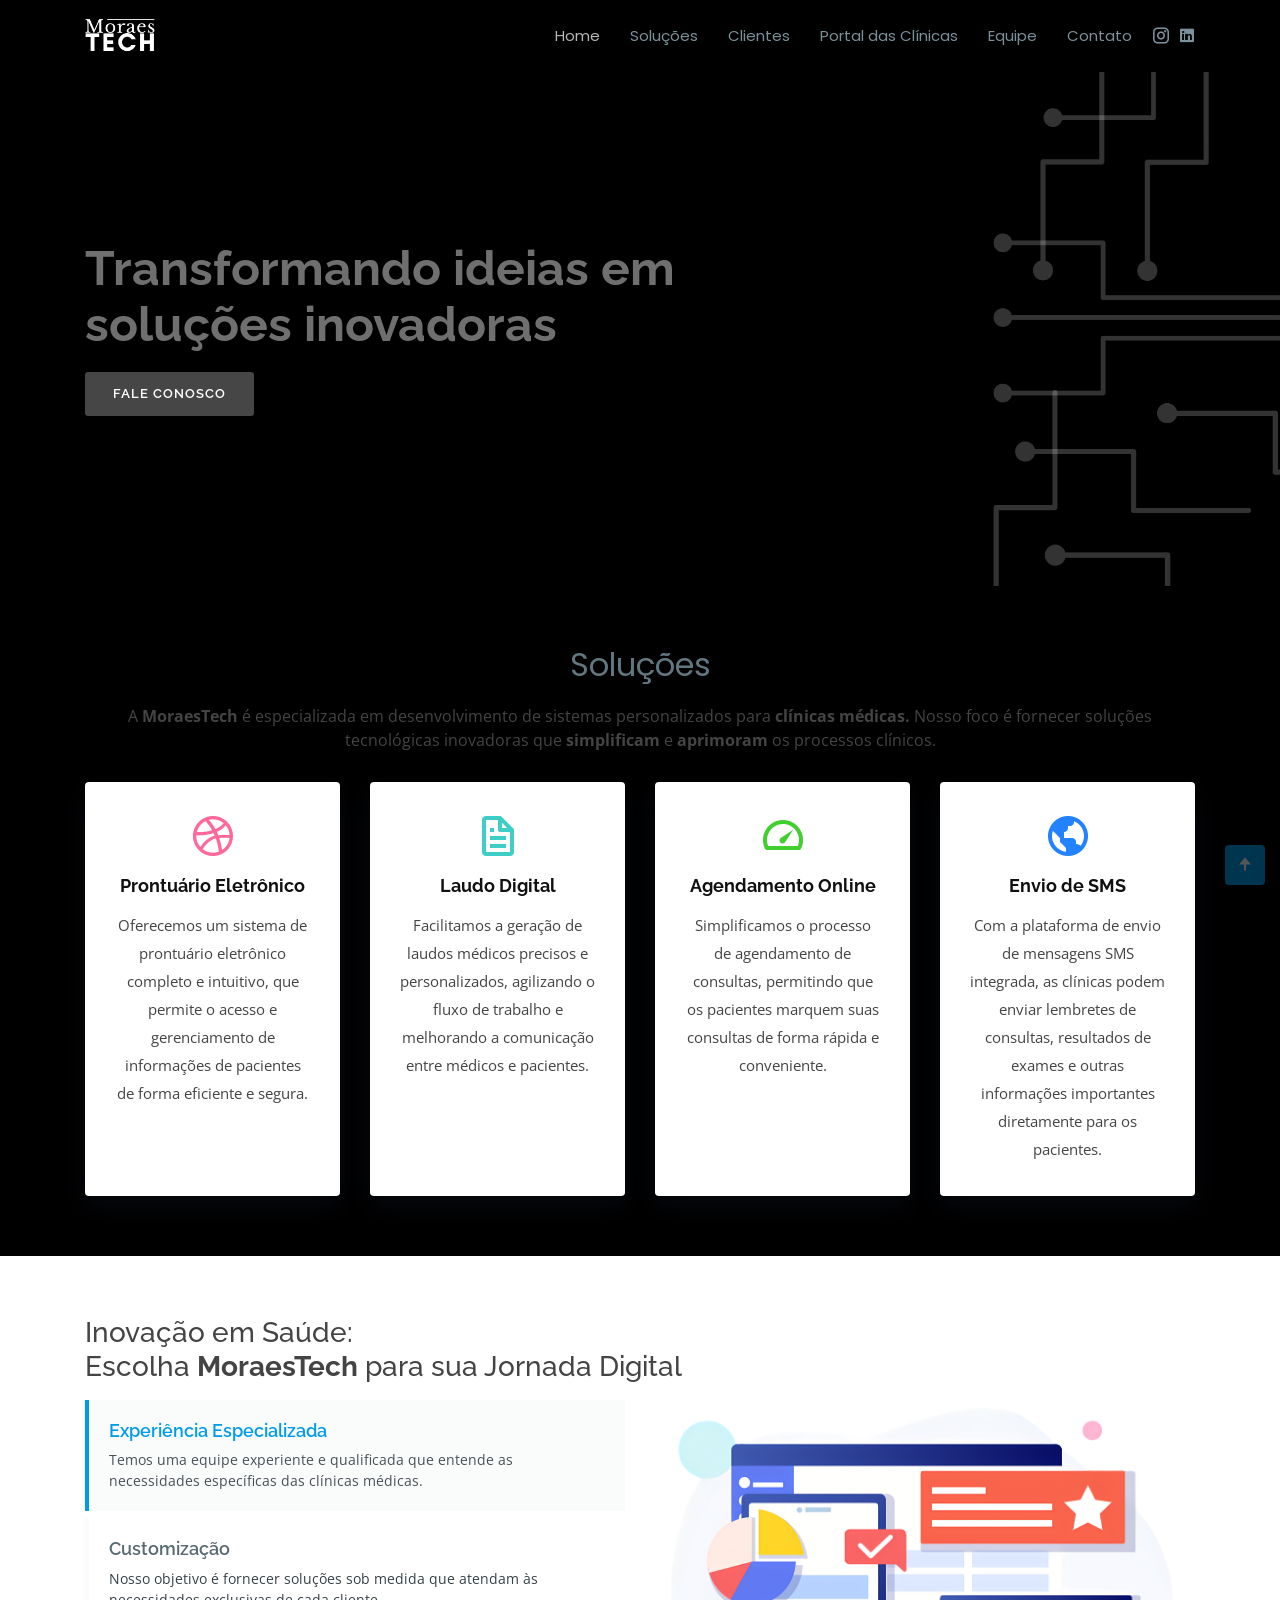
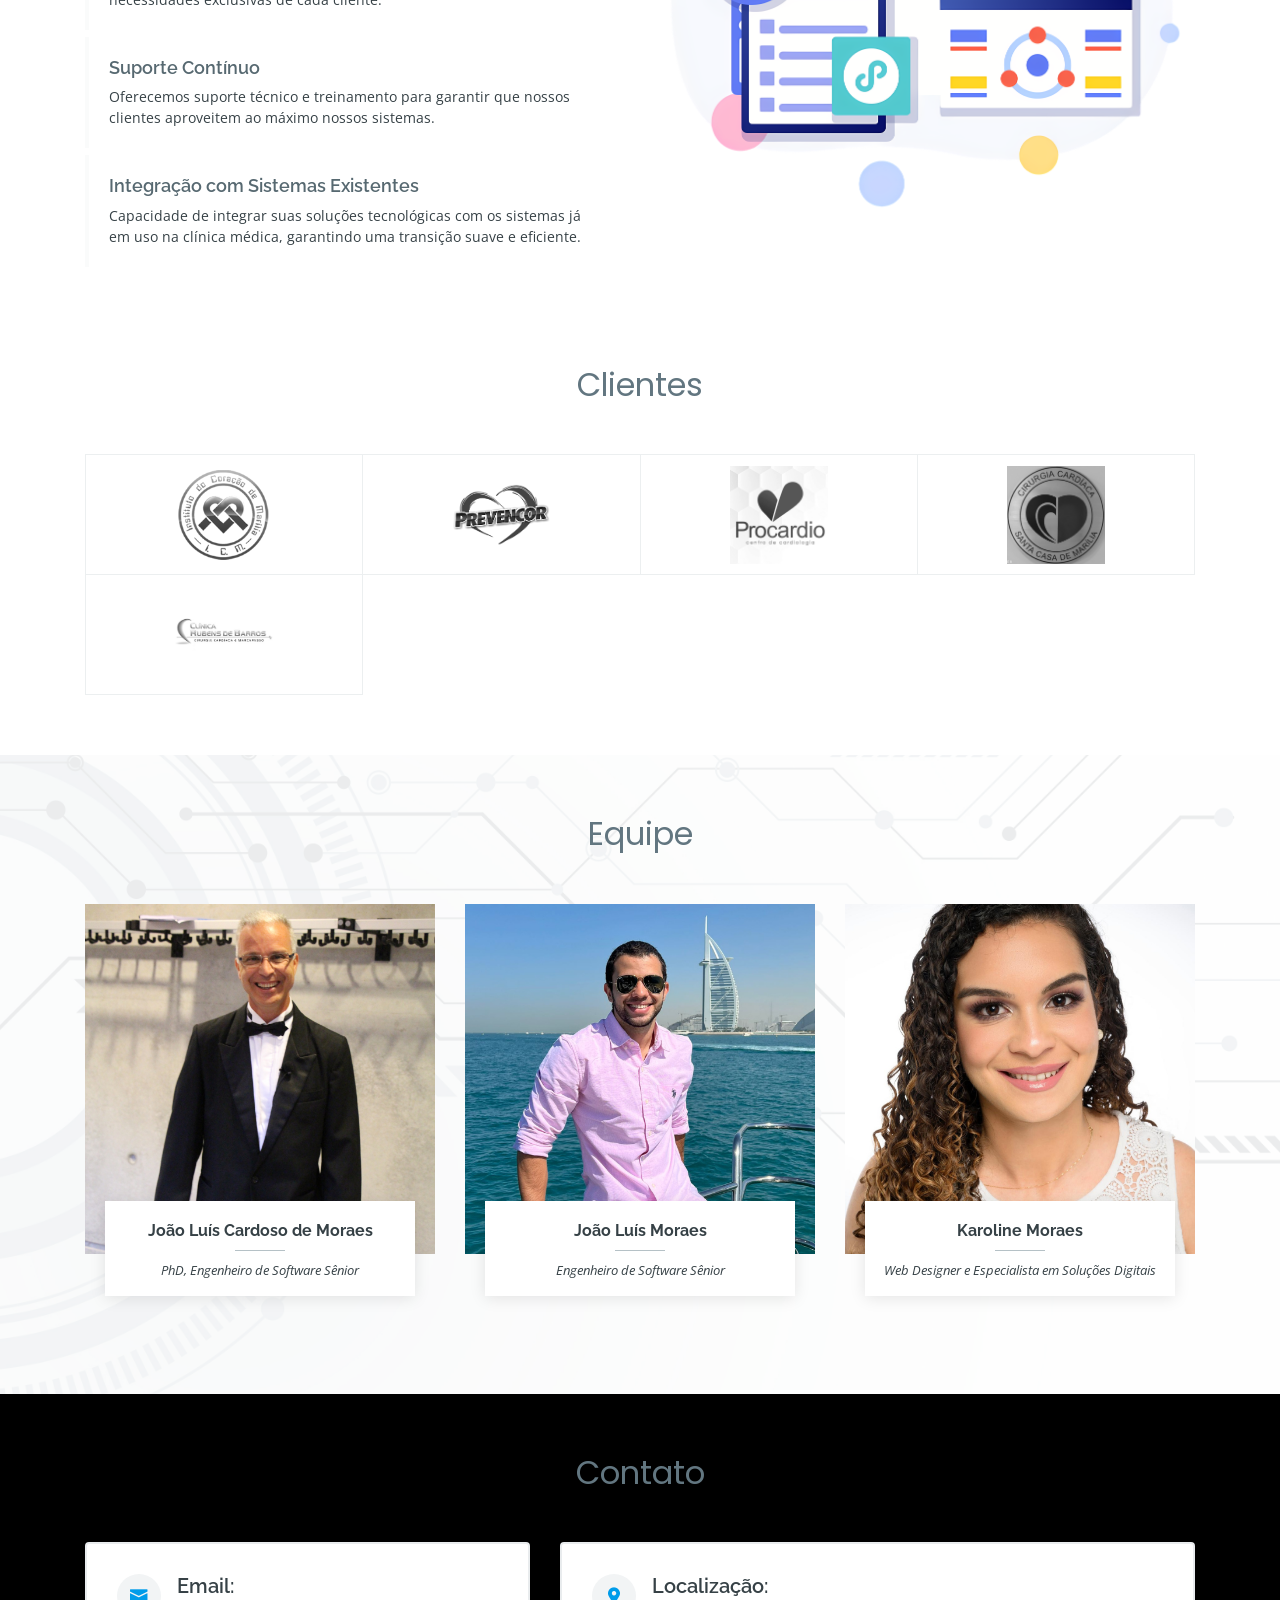
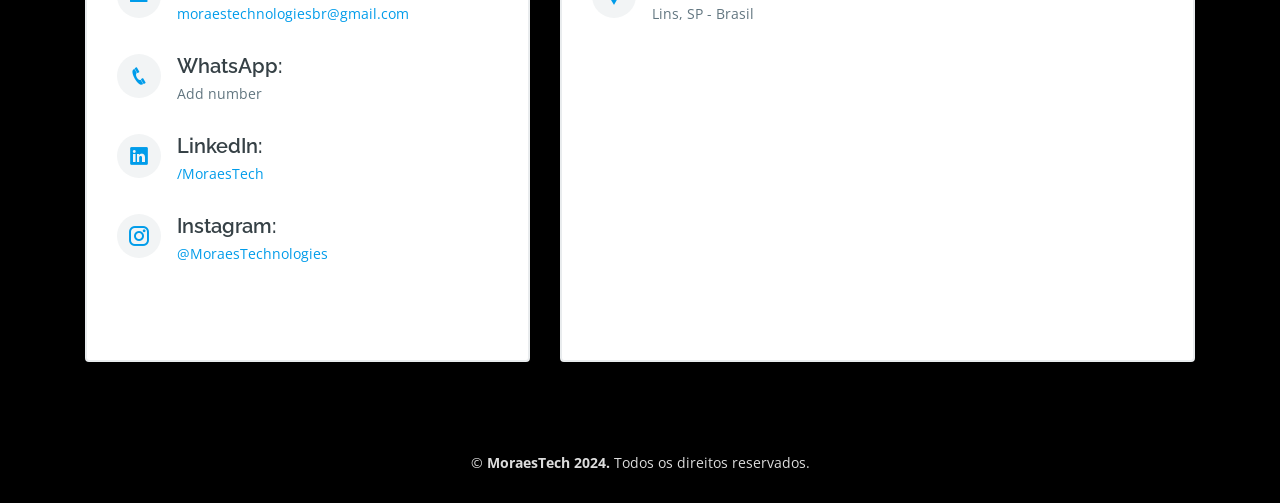
==== commit 39f0e22a: "Update main page" ====
--- a/index.html
+++ b/index.html
@@ -185,22 +185,22 @@
             <div class="tab-content">
               <div class="tab-pane active show" id="tab-1">
                 <figure>
-                  <img src="assets/img/features-1.png" alt="" class="img-fluid">
+                  <img src="assets/img/img01-front.png" alt="" class="img-fluid">
                 </figure>
               </div>
               <div class="tab-pane" id="tab-2">
                 <figure>
-                  <img src="assets/img/features-2.png" alt="" class="img-fluid">
+                  <img src="assets/img/img02-front.png" alt="" class="img-fluid">
                 </figure>
               </div>
               <div class="tab-pane" id="tab-3">
                 <figure>
-                  <img src="assets/img/features-3.png" alt="" class="img-fluid">
+                  <img src="assets/img/img03-front.png" alt="" class="img-fluid">
                 </figure>
               </div>
               <div class="tab-pane" id="tab-4">
                 <figure>
-                  <img src="assets/img/features-4.png" alt="" class="img-fluid">
+                  <img src="assets/img/img04-front.png" alt="" class="img-fluid">
                 </figure>
               </div>
             </div>
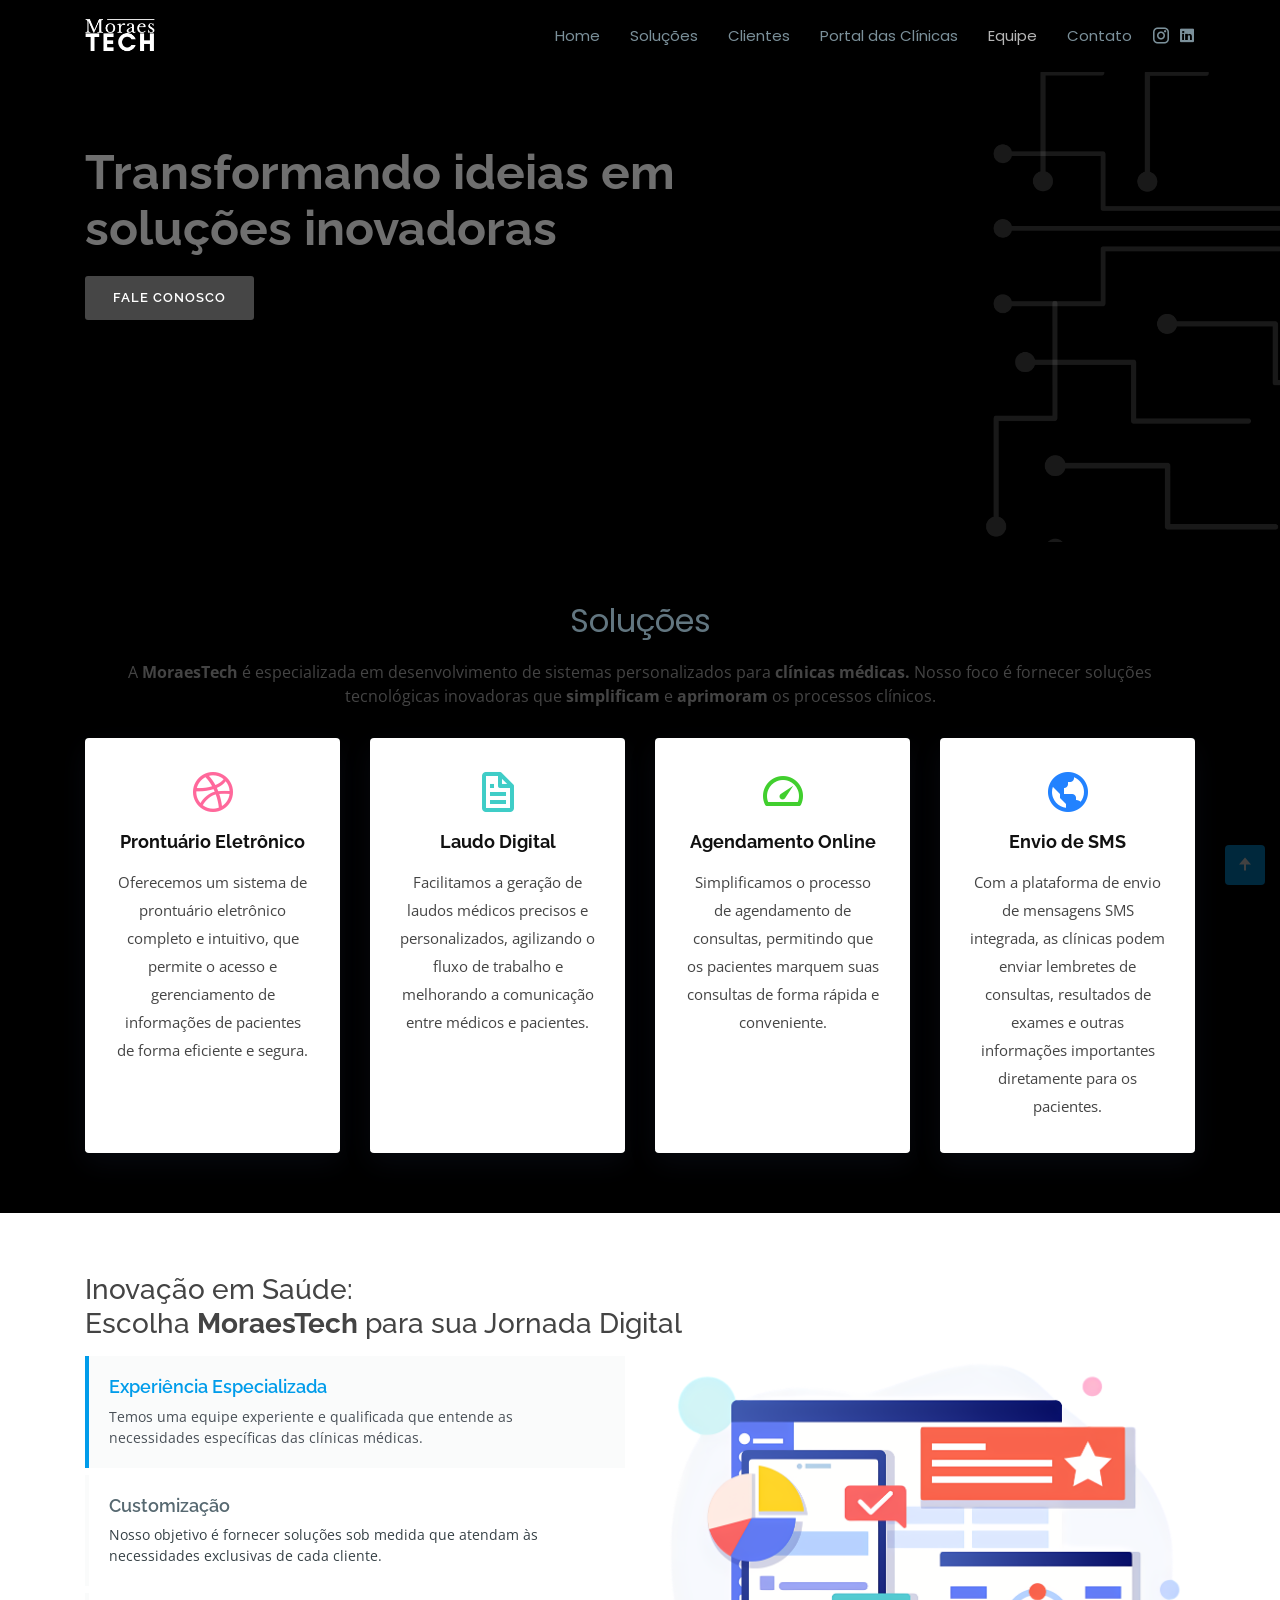
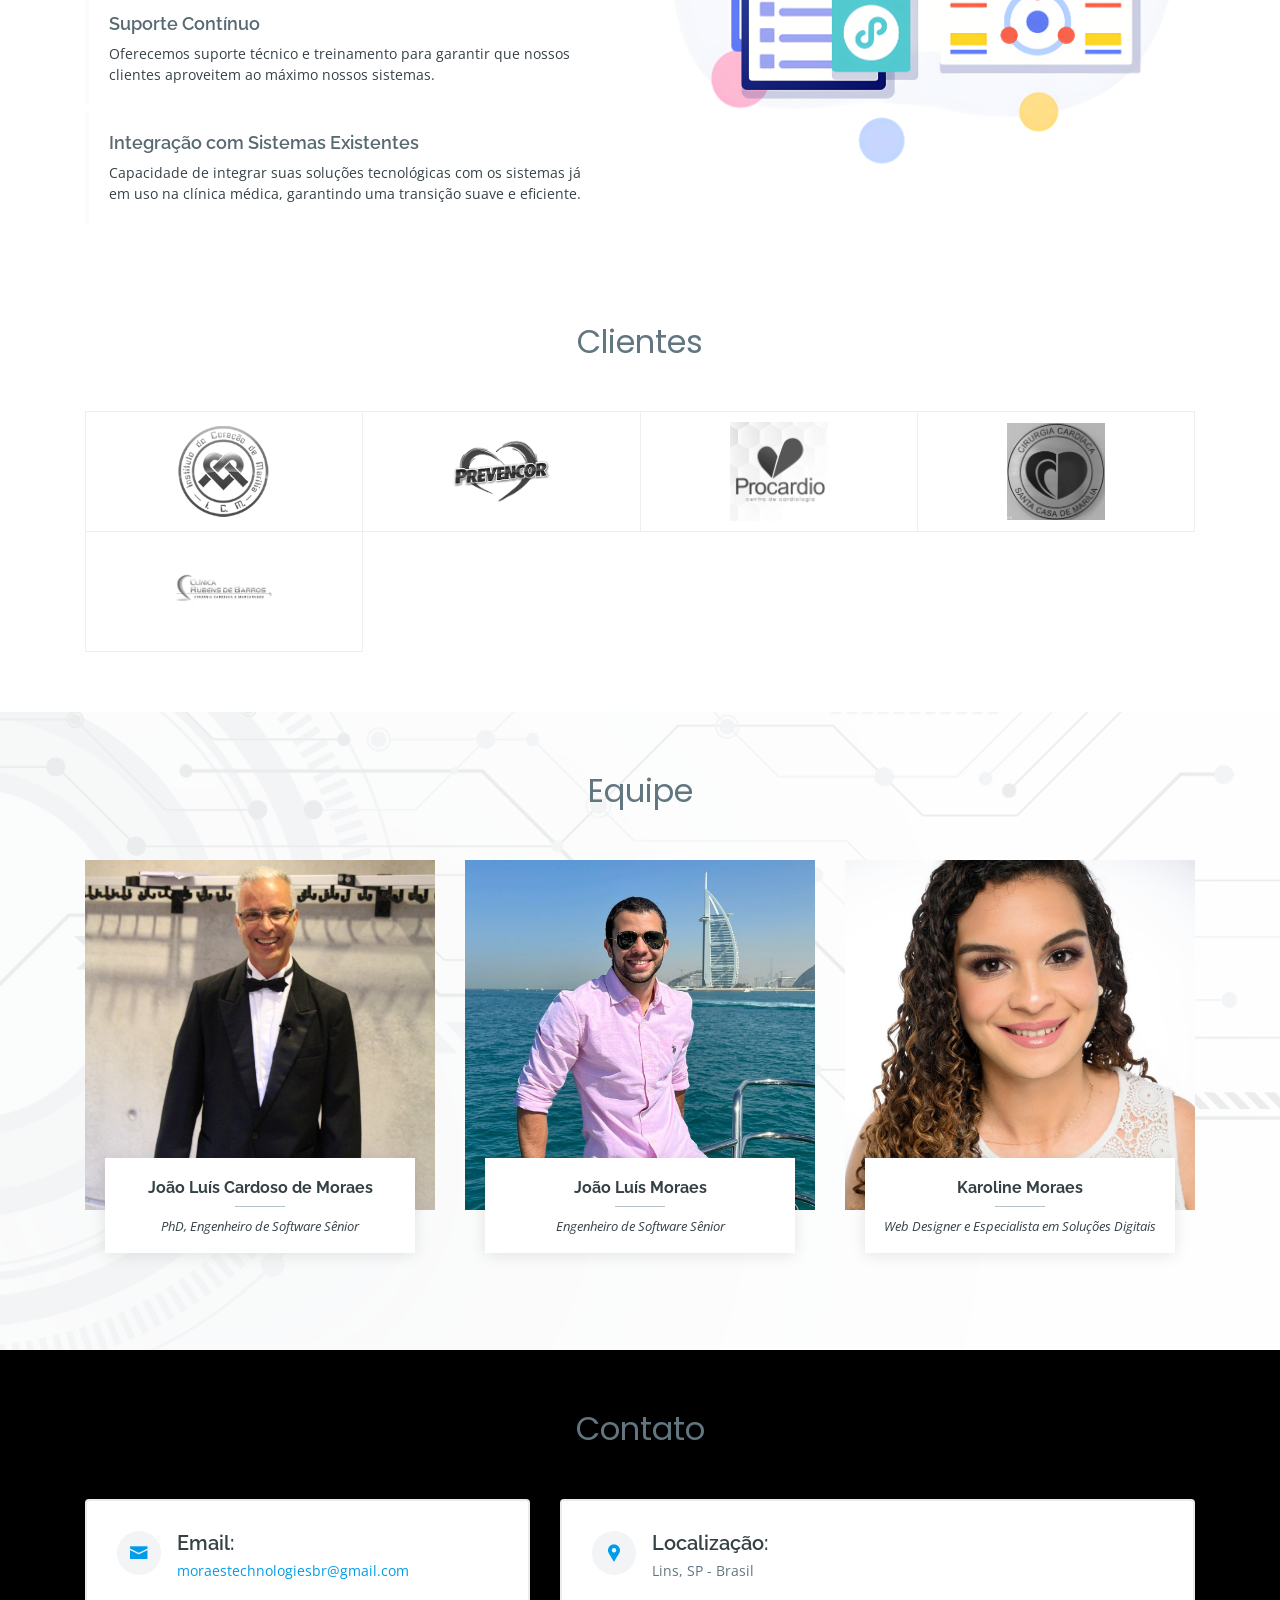
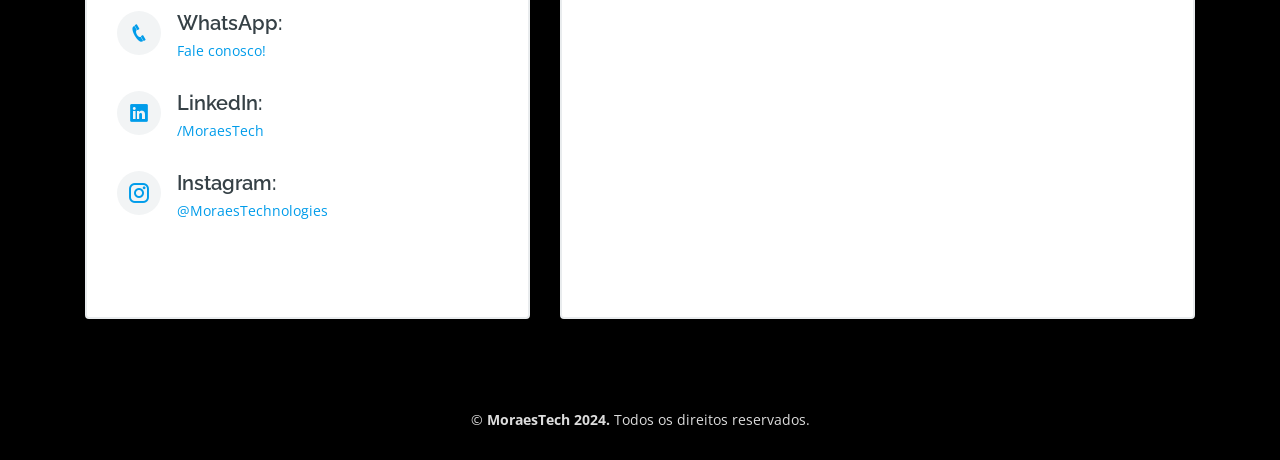
==== commit e12d3458: "Index.html update" ====
--- a/index.html
+++ b/index.html
@@ -66,11 +66,12 @@
   </header><!-- End Header -->
 
   <!-- ======= Hero Section ======= -->
-  <section id="hero">
+
+  <!-- <section id="hero">
 
     <div class="container">
       <div class="row">
-        <div class="col-lg-7 pt-5 pt-lg-0 order-2 order-lg-1 d-flex flex-column justify-content-center" data-aos="fade-up">
+        <div class="col-lg-7 pt-5 pt-lg-0 d-flex flex-column justify-content-center" data-aos="fade-up">
           <div>
             <h1>Transformando ideias em soluções inovadoras</h1>
             <a href="#contact" class="btn-get-started scrollto">Fale Conosco</a>
@@ -79,9 +80,21 @@
         
         </div>
       </div>
+    </div> -->
+  
+  </section><!-- End Hero -->
+
+  <header class="masthead">
+    <div class="container position-relative" style="height: 350px;">
+        <div class="row justify-content-left" style="height: 100%;">
+            <div class="col-xl-7 pt-5" data-aos="fade-up">
+              <h1>Transformando ideias em soluções inovadoras</h1>
+              <a href="#contact" class="btn-get-started scrollto">Fale Conosco</a>
+            </div>
+        </div>
     </div>
-
-  </section><!-- End Hero -->
+</header>
+
 
   <main id="main">
 
@@ -342,7 +355,7 @@
               <div class="phone">
                 <i class="icofont-phone"></i>
                 <h4>WhatsApp:</h4>
-                <p>Add number</p>
+                <p><a href="https://wa.link/7ulmr2" target="_blank">Fale conosco!</a></p>
               </div>
 
               <div class="address">
--- a/assets/css/style.css
+++ b/assets/css/style.css
@@ -414,6 +414,67 @@
   }
 }
 
+header.masthead {
+  position: relative;
+  background-color: #343a40;
+  background: url("../img/Untitleddesign.png") no-repeat center center;
+  background-size: cover;
+  padding-top: 10rem;
+  padding-bottom: 8rem;
+}
+
+header.masthead:before {
+  content: "";
+  position: absolute;
+  background-color: black;
+  height: 100%;
+  width: 100%;
+  top: 0;
+  left: 0;
+  opacity: 0.5;
+}
+header.masthead h1, header.masthead .h1 {
+  margin: 0 0 20px 0;
+  font-size: 48px;
+  font-weight: 700;
+  line-height: 56px;
+  color: #6f6f6f;
+}
+
+header.masthead h2, header.masthead .h2 {
+color: #6f6f6f;
+  margin-bottom: 30px;
+  font-size: 24px;
+}
+
+header .btn-get-started {
+font-family: "Raleway", sans-serif;
+  font-weight: 600;
+  font-size: 13px;
+  text-transform: uppercase;
+  letter-spacing: 1px;
+  display: inline-block;
+  padding: 12px 28px;
+  border-radius: 3px;
+  transition: 0.5s;
+  color: #fff;
+  background: #464646;
+}
+
+header .btn-get-started:hover {
+  background: #b6b6b6;
+}
+
+@media (min-width: 768px) {
+  header.masthead {
+    padding-top: 6rem;
+    padding-bottom: 6rem;
+  }
+  header.masthead h1, header.masthead .h1 {
+    font-size: 3rem;
+  }
+}
+
 /*--------------------------------------------------------------
 # Sections General
 --------------------------------------------------------------*/
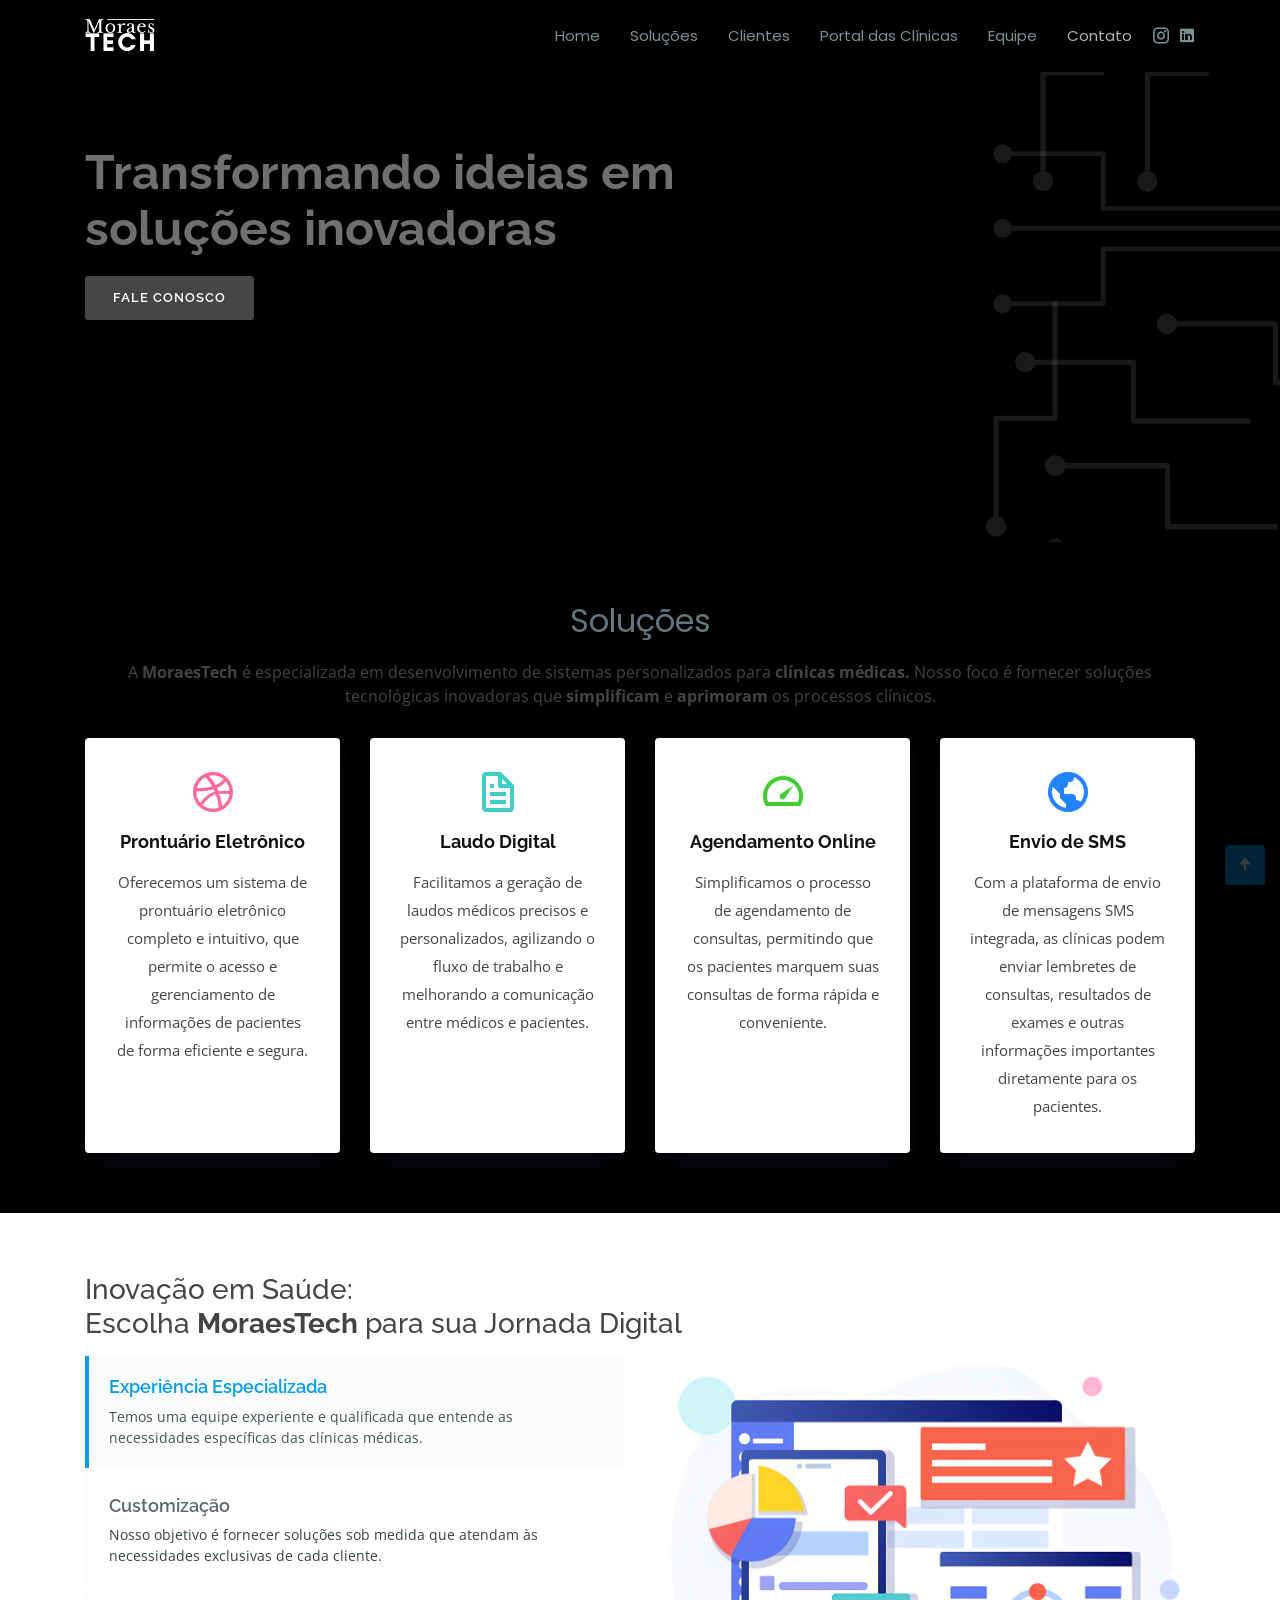
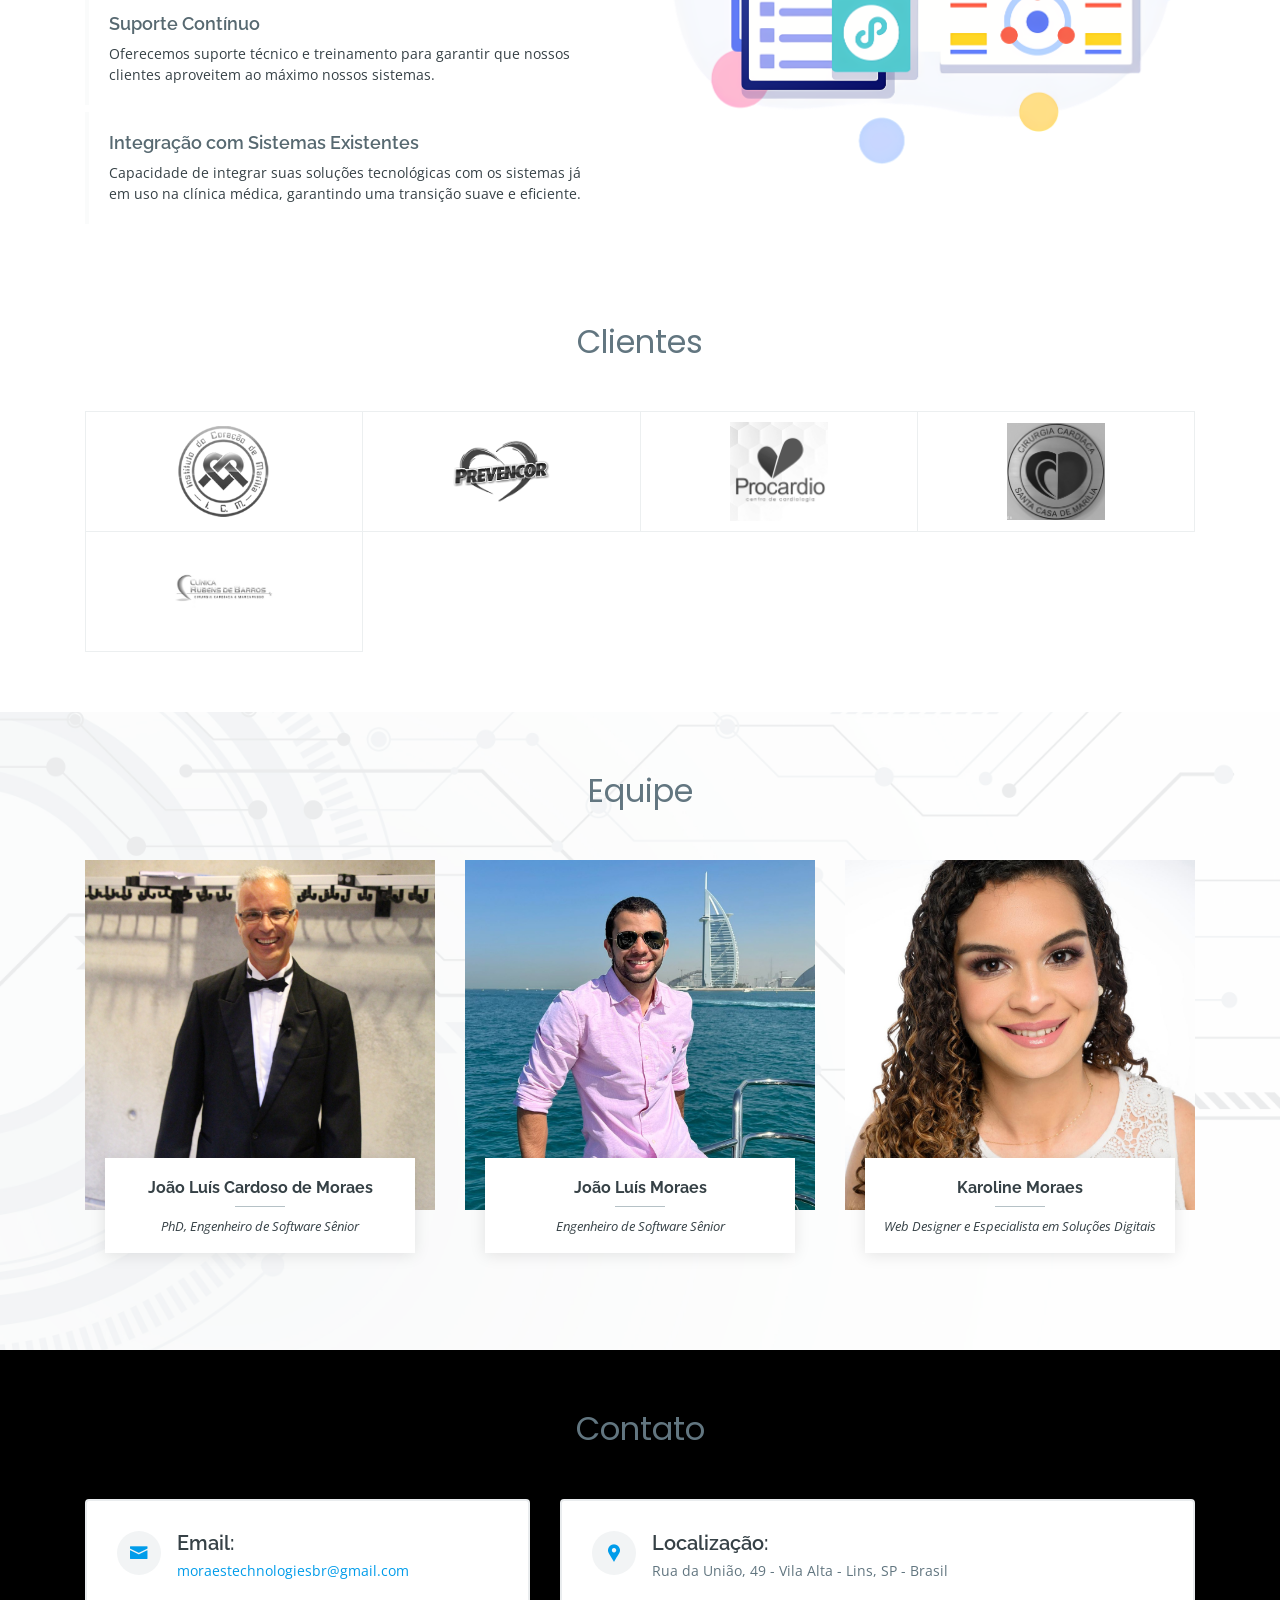
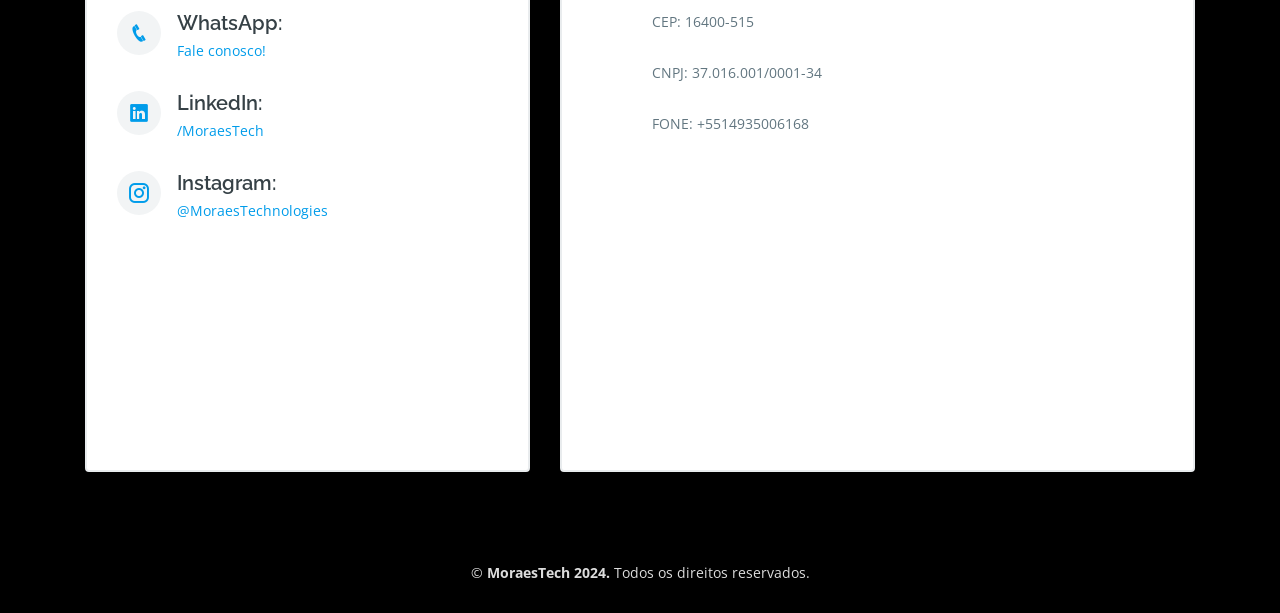
==== commit 1a6e8bcd: "CNPJ" ====
--- a/index.html
+++ b/index.html
@@ -381,7 +381,10 @@
               <div class="address">
                 <i class="icofont-google-map"></i>
                 <h4>Localização:</h4>
-                <p>Lins, SP - Brasil</p>
+                <p>Rua da União, 49 - Vila Alta - Lins, SP - Brasil</p>
+                <p>CEP: 16400-515</p>
+                <p>CNPJ: 37.016.001/0001-34</p>
+                <p>FONE: +5514935006168</p>
               </div>
 
               <iframe src="https://maps.google.com/maps?width=100%25&amp;height=600&amp;hl=en&amp;q=Lins,%20SP+(MoraesTech)&amp;t=&amp;z=14&amp;ie=UTF8&amp;iwloc=B&amp;output=embed" frameborder="0" style="border:0; width: 100%; height: 270px;" allowfullscreen></iframe>
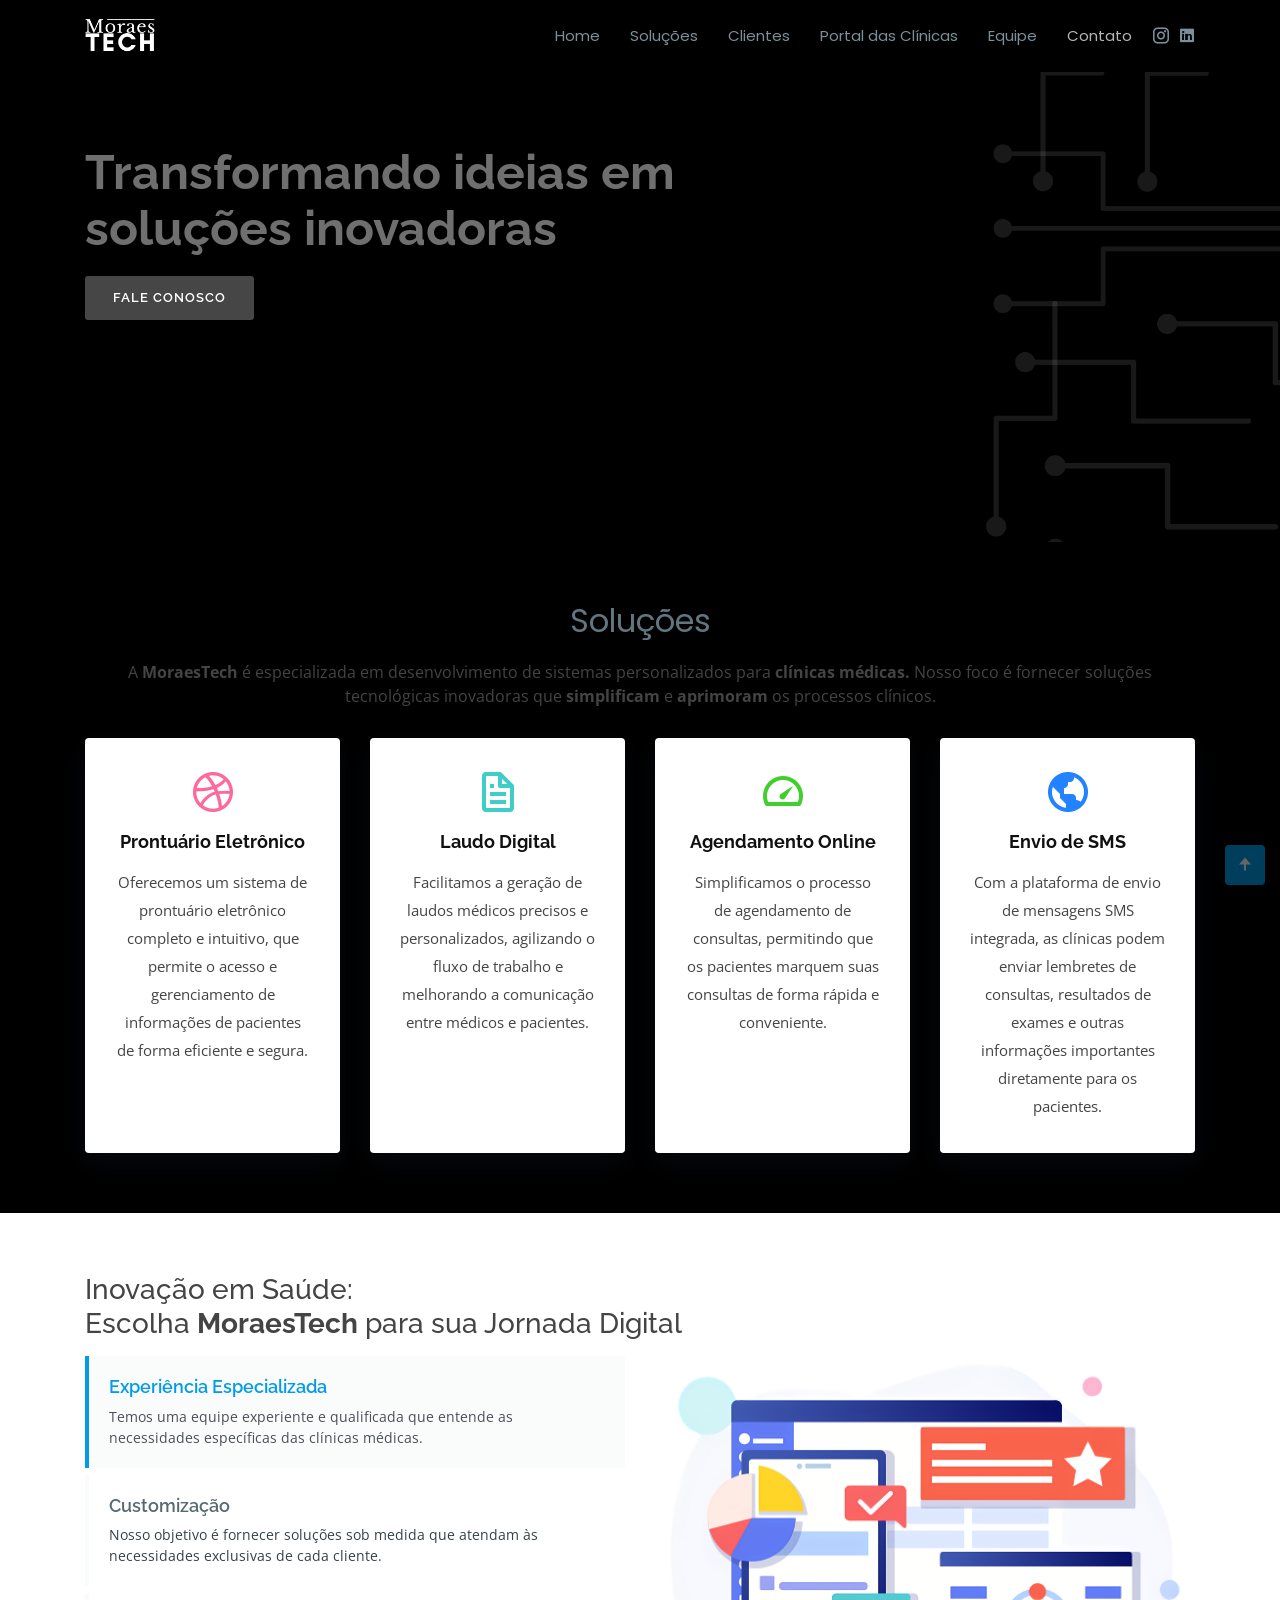
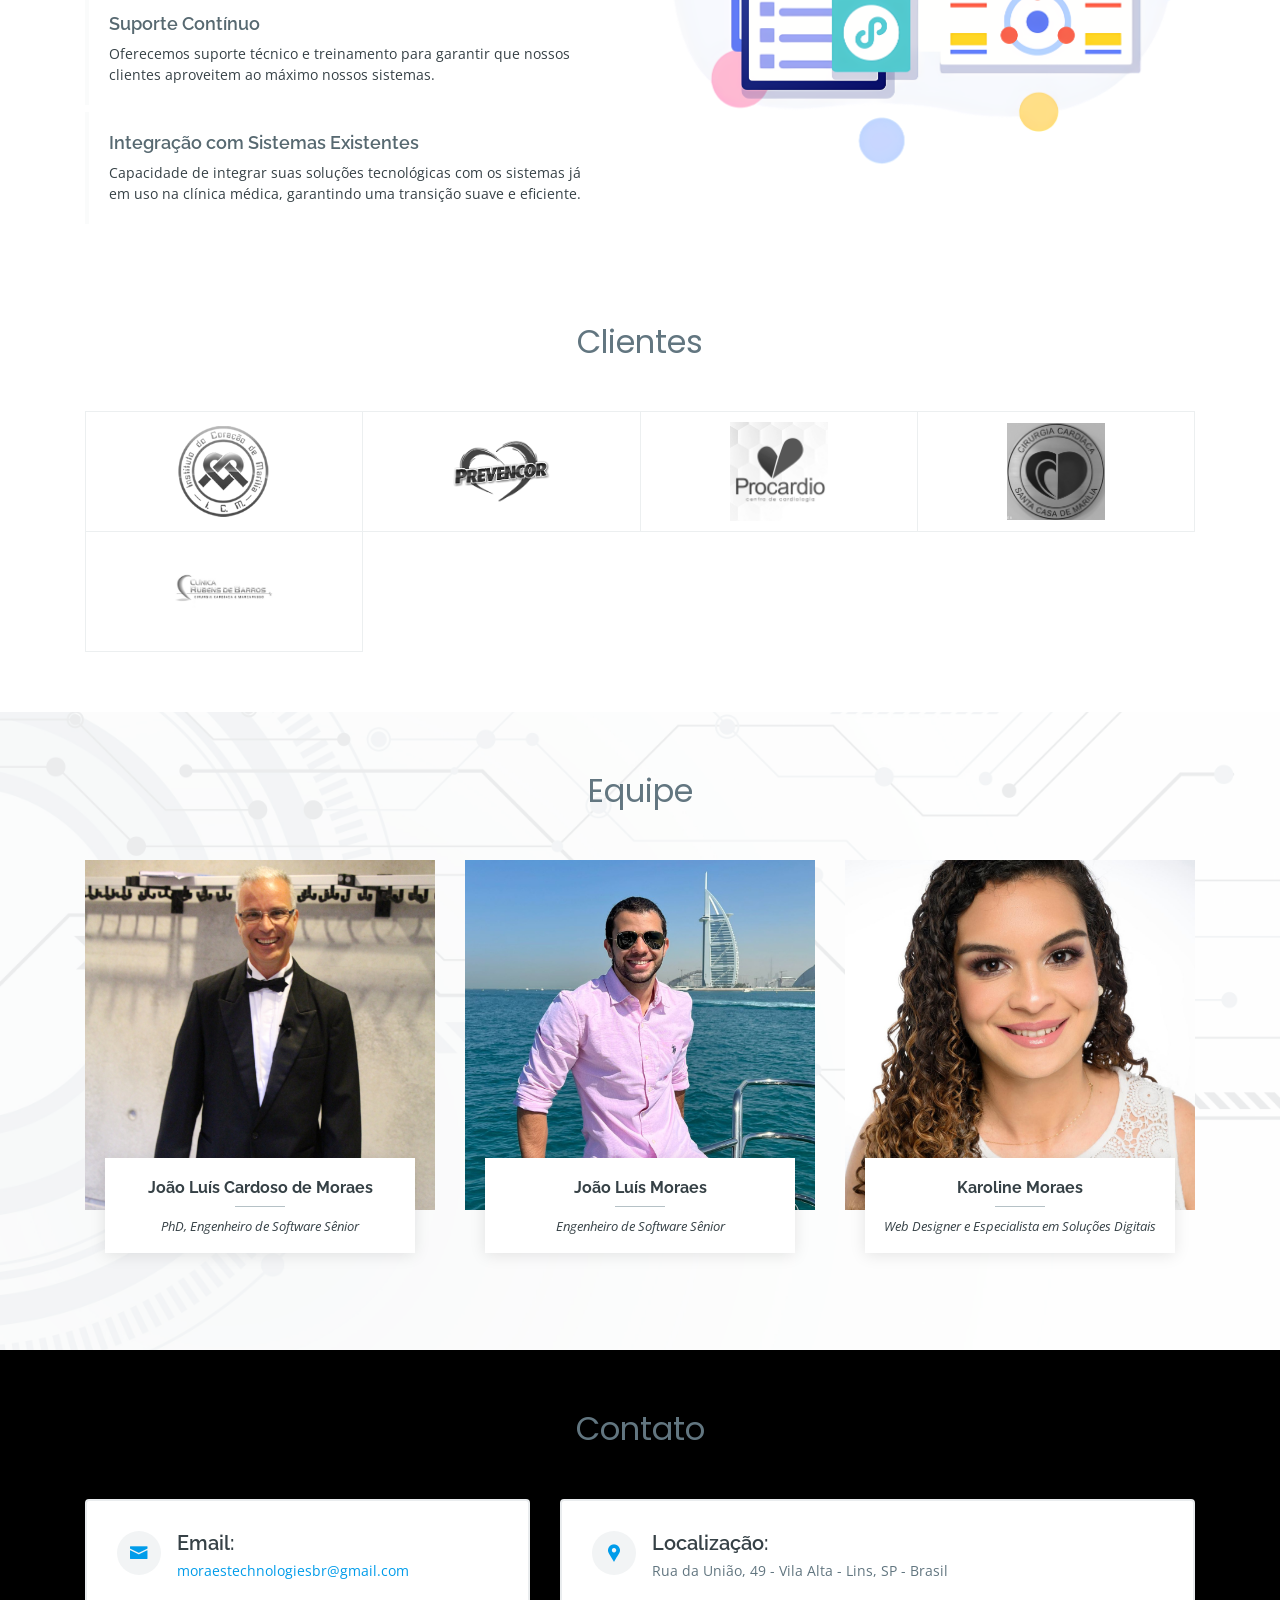
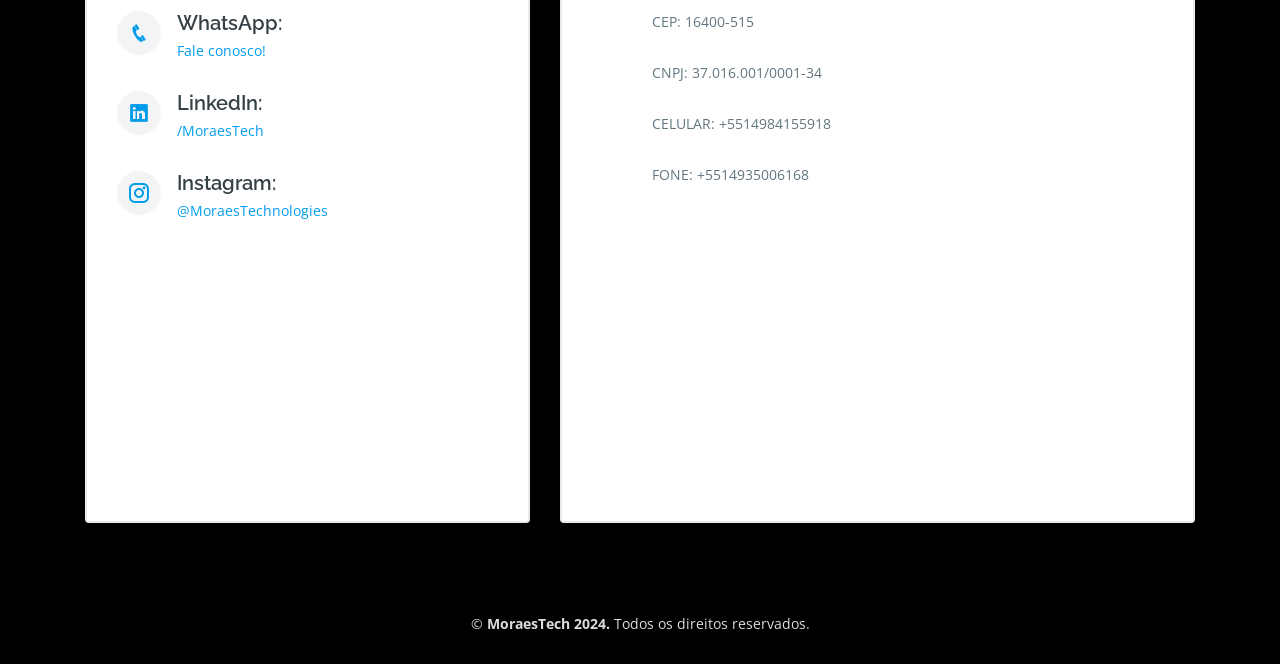
==== commit a10754a5: "CNPJ E PHONE NUMBER" ====
--- a/index.html
+++ b/index.html
@@ -384,6 +384,7 @@
                 <p>Rua da União, 49 - Vila Alta - Lins, SP - Brasil</p>
                 <p>CEP: 16400-515</p>
                 <p>CNPJ: 37.016.001/0001-34</p>
+                <p>CELULAR: +5514984155918</p>
                 <p>FONE: +5514935006168</p>
               </div>
 
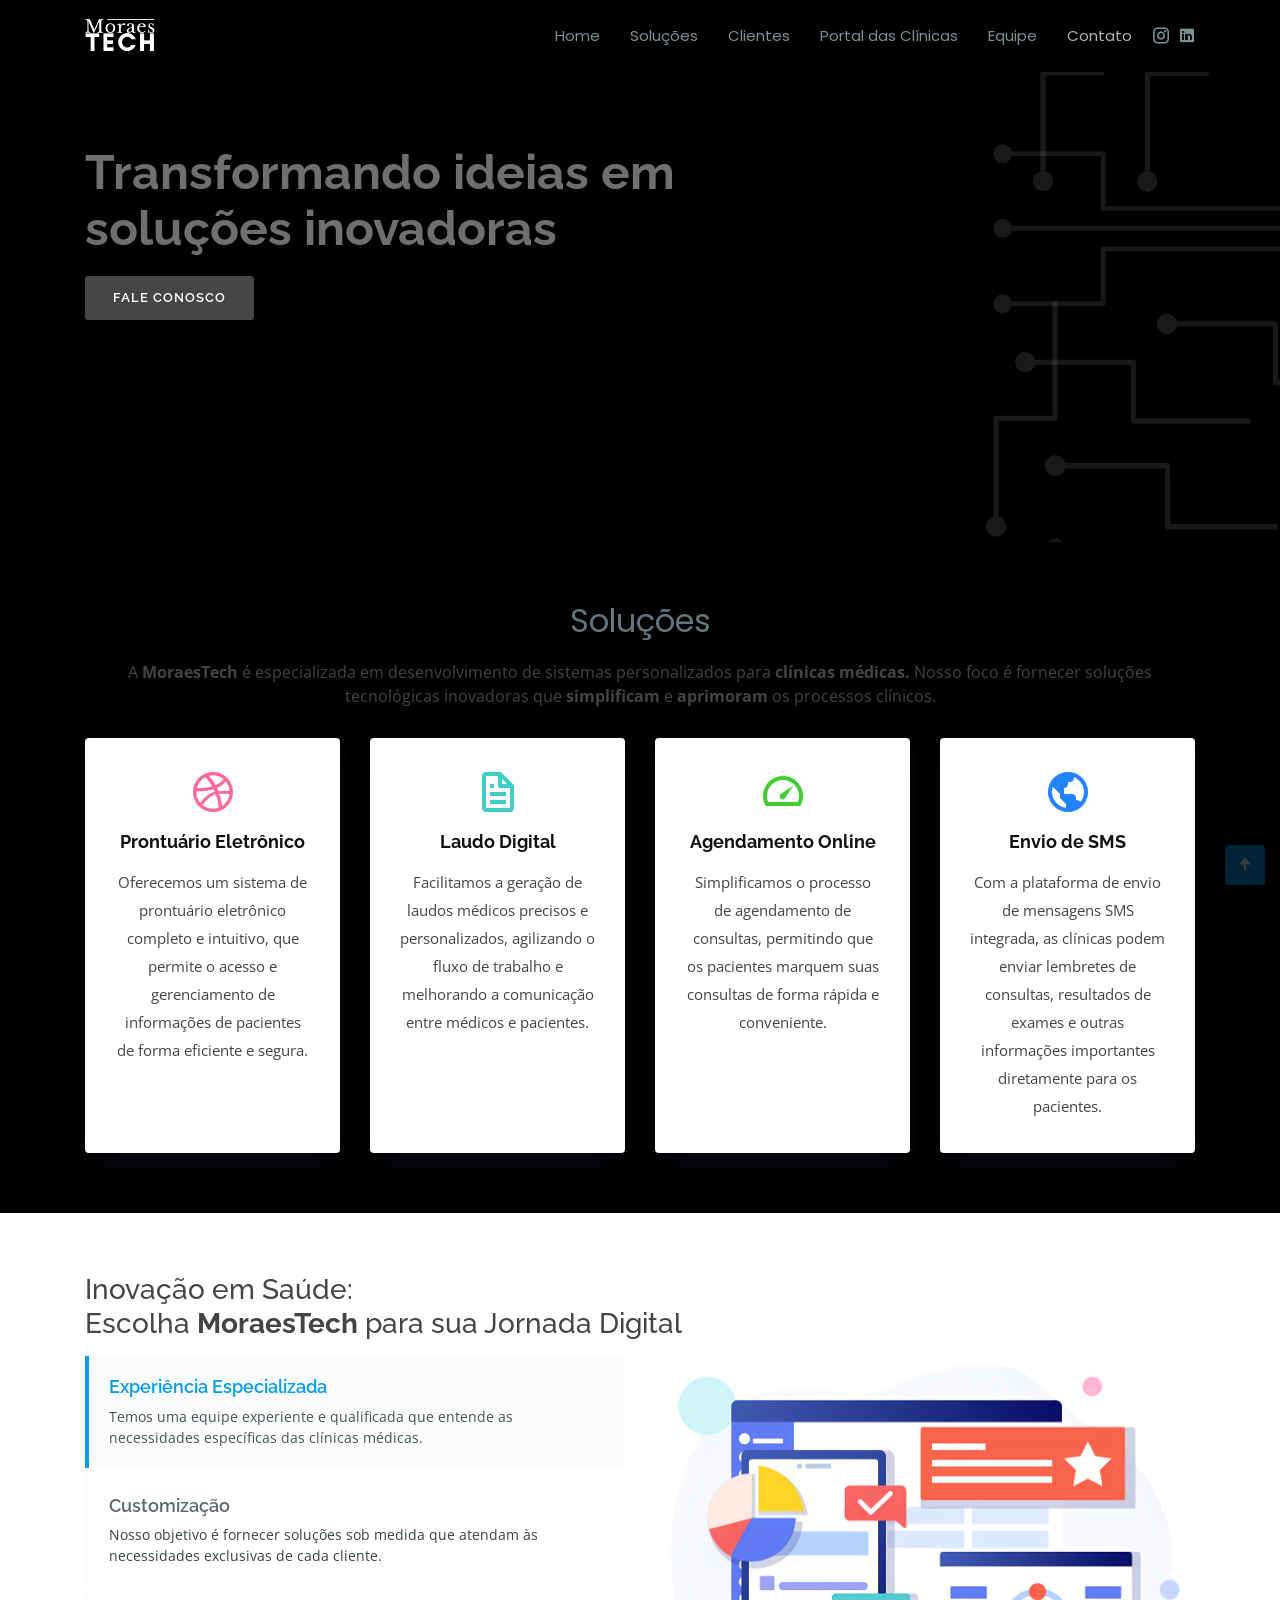
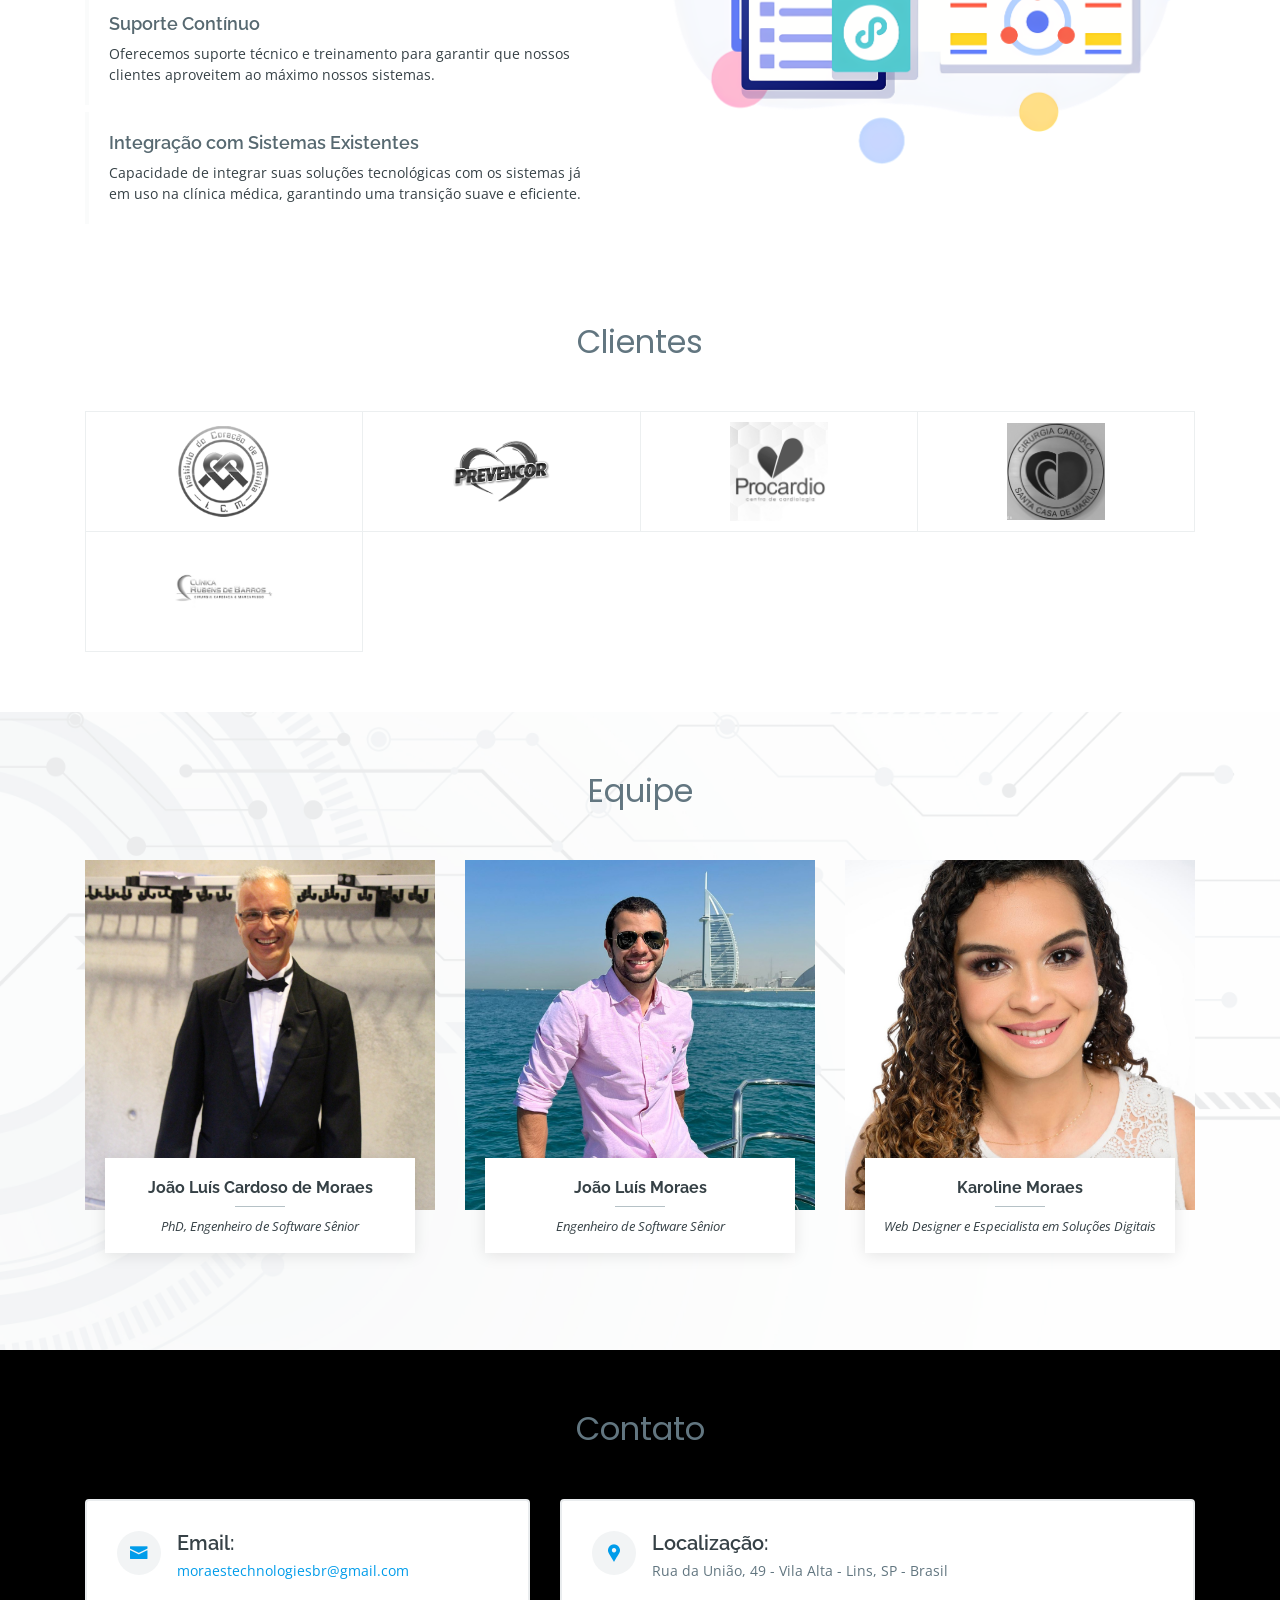
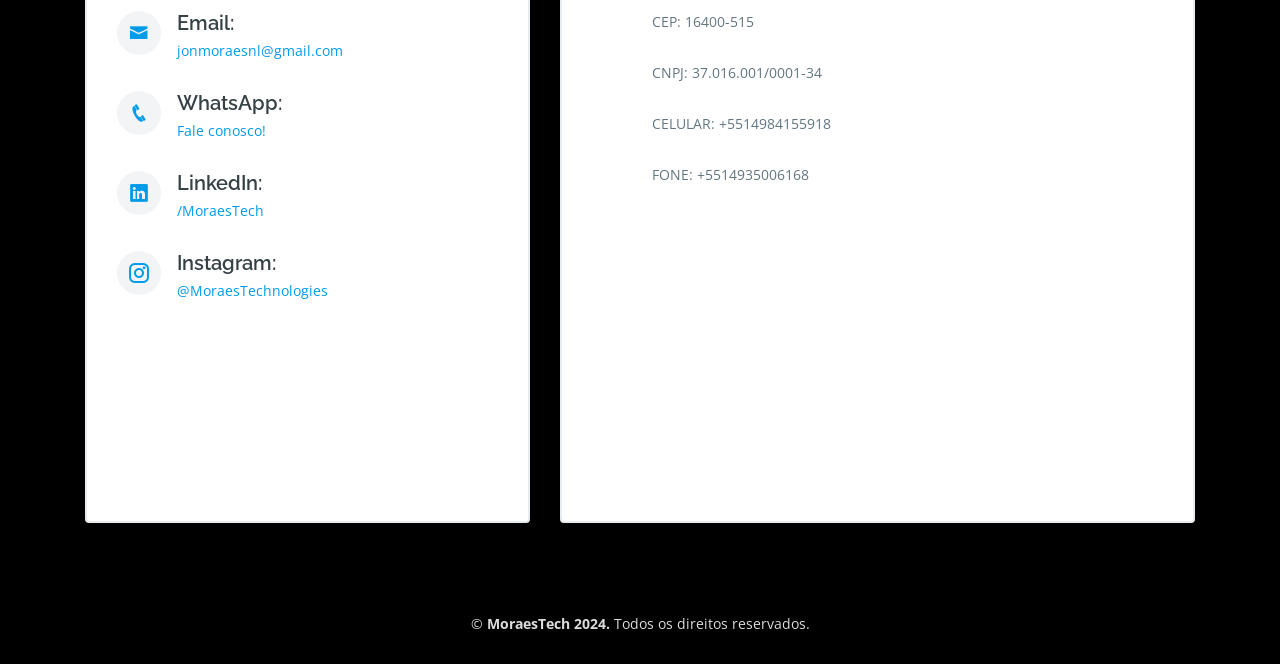
==== commit d0fba861: "email address" ====
--- a/index.html
+++ b/index.html
@@ -352,6 +352,13 @@
                 <p><a href = "mailto: moraestechnologiesbr@gmail.com">moraestechnologiesbr@gmail.com</a></p>
               </div>
 
+               <div class="email">
+                <i class="icofont-envelope"></i>
+                <h4>Email:</h4>
+                <p><a href = "mailto: jonmoraesnl@gmail.com">jonmoraesnl@gmail.com</a></p>
+              </div>
+
+
               <div class="phone">
                 <i class="icofont-phone"></i>
                 <h4>WhatsApp:</h4>
@@ -369,6 +376,8 @@
                 <h4>Instagram:</h4>
                 <p><a href="https://www.instagram.com/moraestechnologies" target="_blank">@MoraesTechnologies</a></p>
               </div>
+
+              
 
 
 
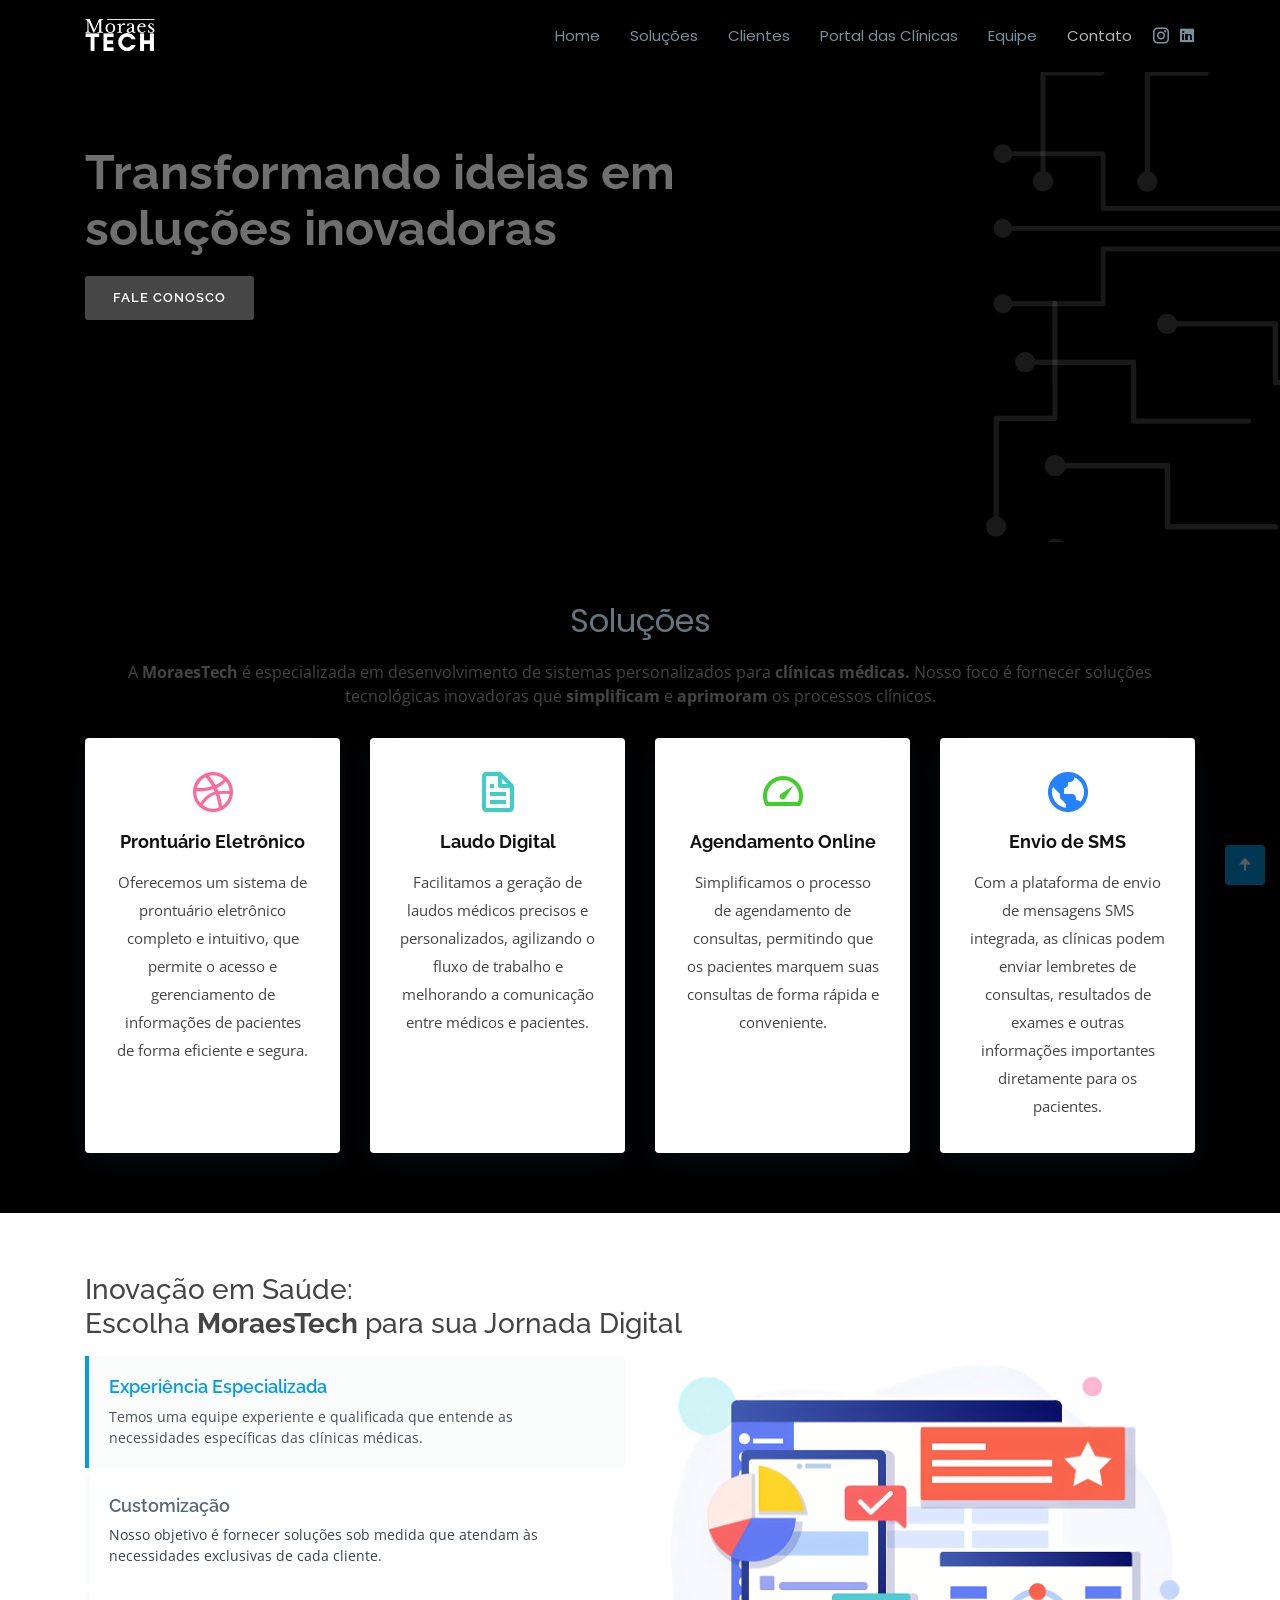
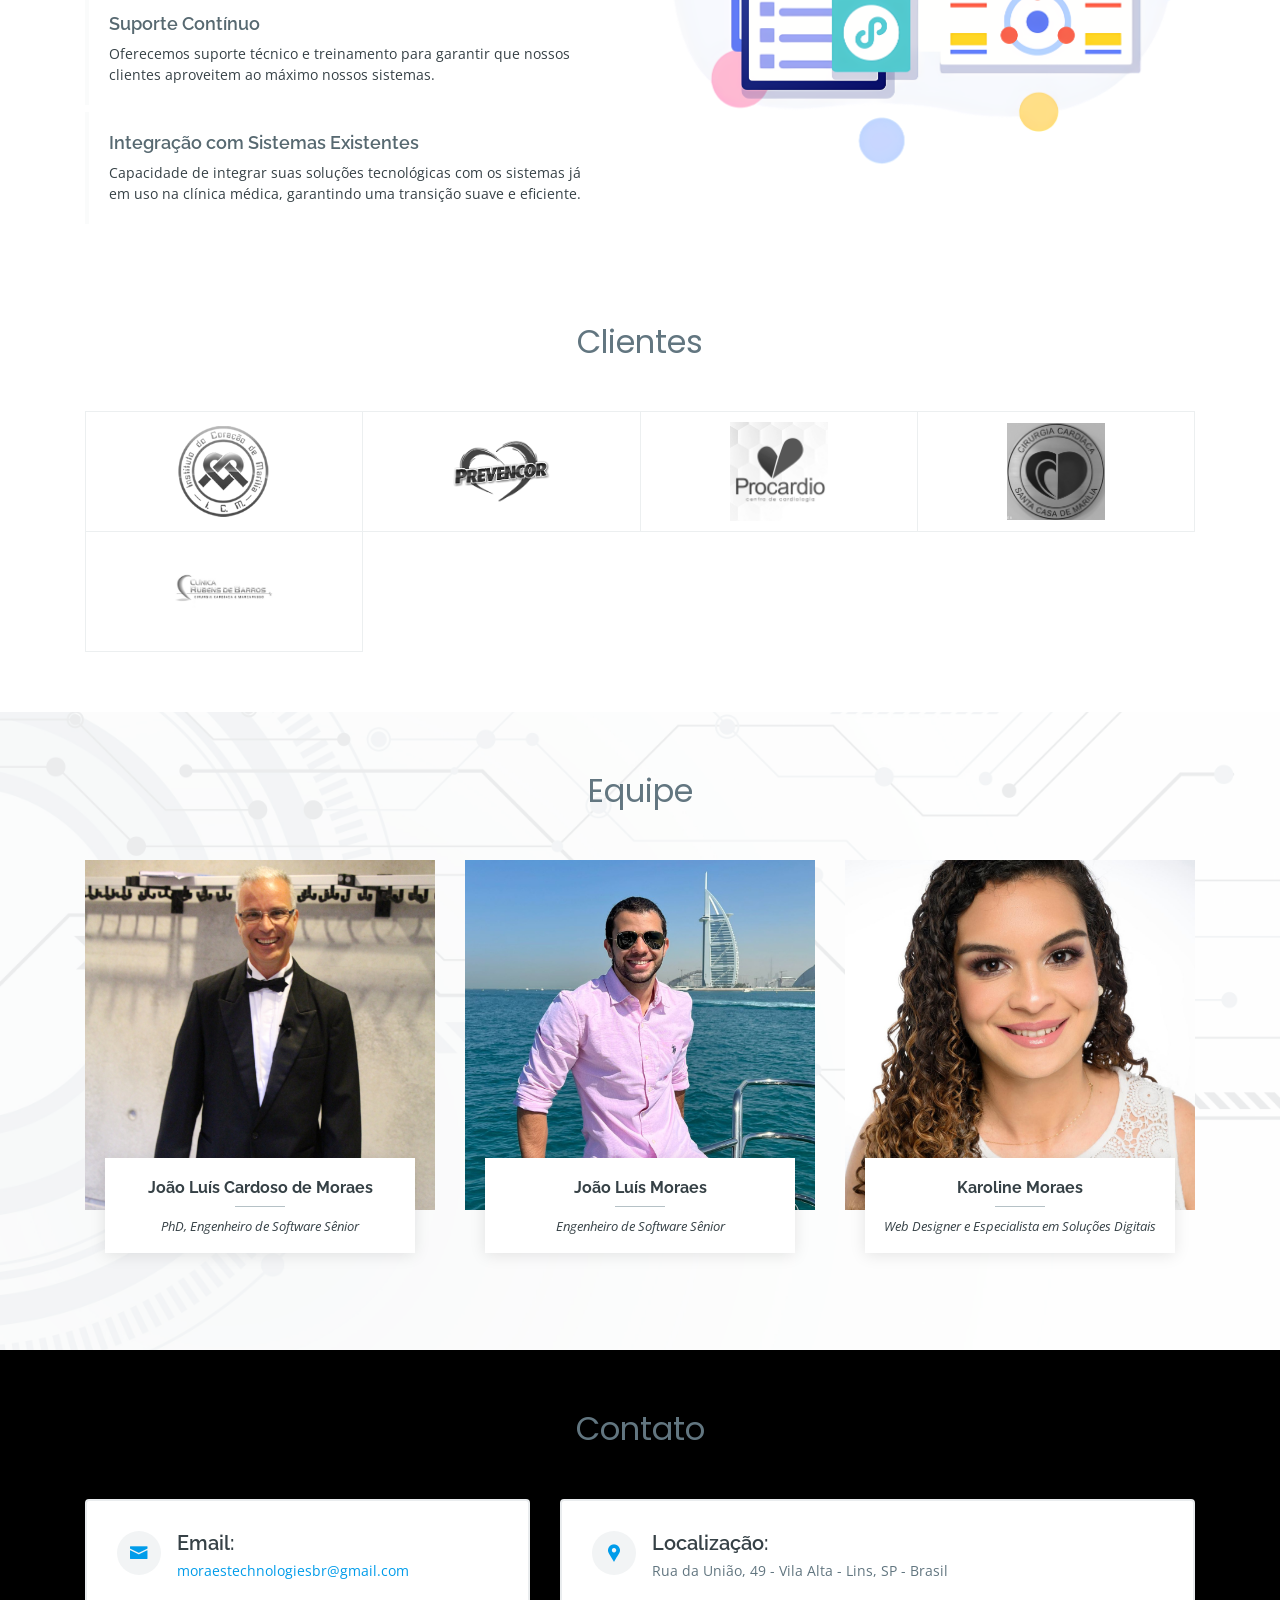
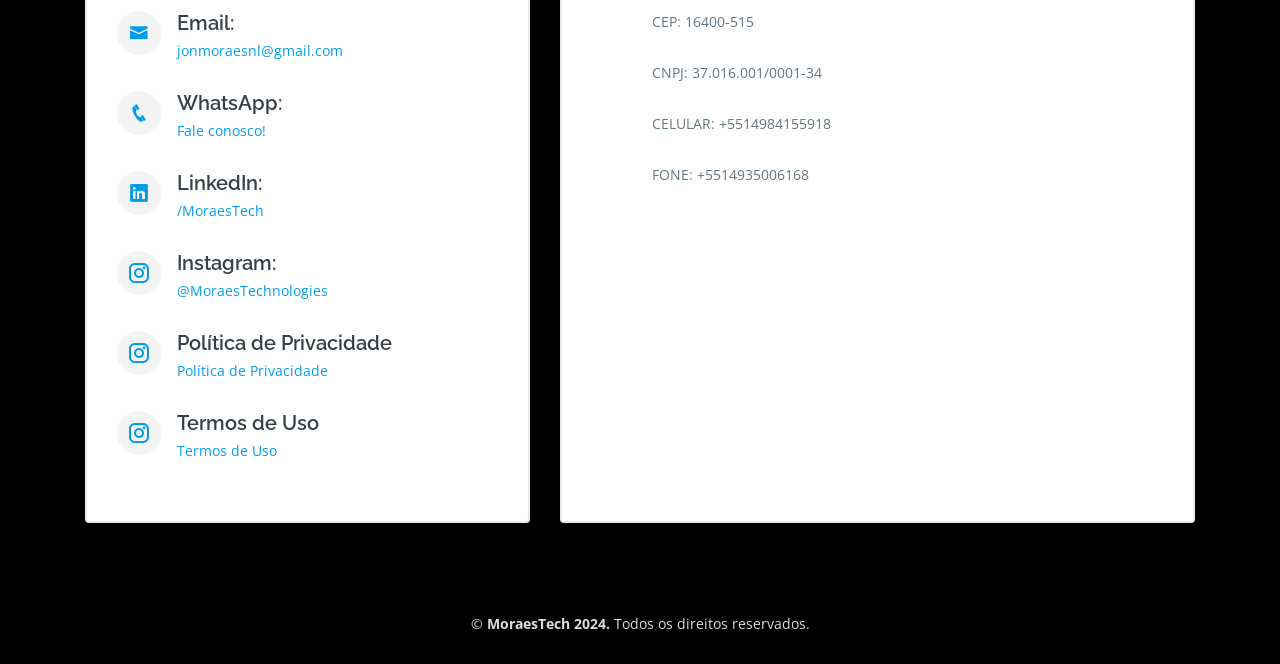
==== commit 9286be95: "Politica e Termos Meta" ====
--- a/index.html
+++ b/index.html
@@ -377,6 +377,18 @@
                 <p><a href="https://www.instagram.com/moraestechnologies" target="_blank">@MoraesTechnologies</a></p>
               </div>
 
+               <div class="address">
+                <i class="icofont-instagram"></i>
+                <h4>Política de Privacidade</h4>
+                <p><a href="politicaprivacidade.html" target="_blank">Política de Privacidade</a></p>
+              </div>
+
+               <div class="address">
+                <i class="icofont-instagram"></i>
+                <h4>Termos de Uso</h4>
+                <p><a href="termosdeuso.html" target="_blank">Termos de Uso</a></p>
+              </div>
+
               
 
 
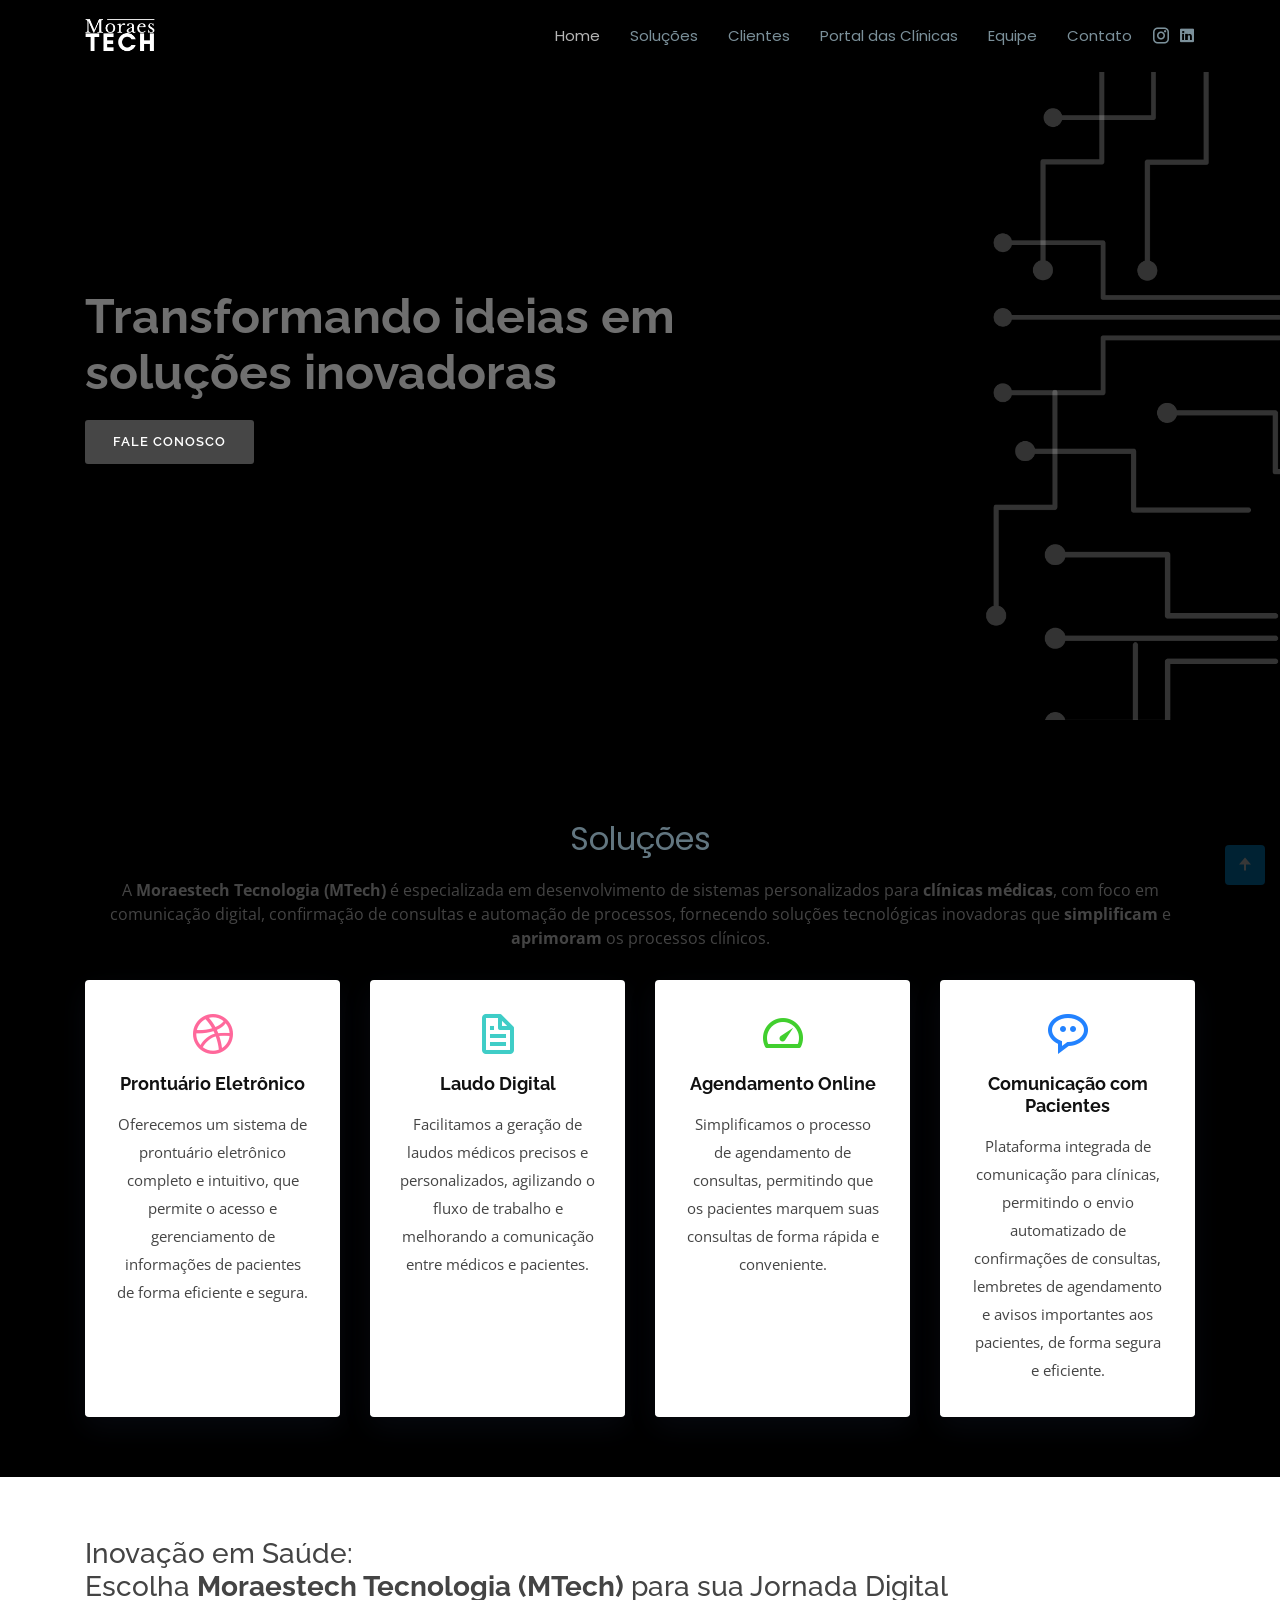
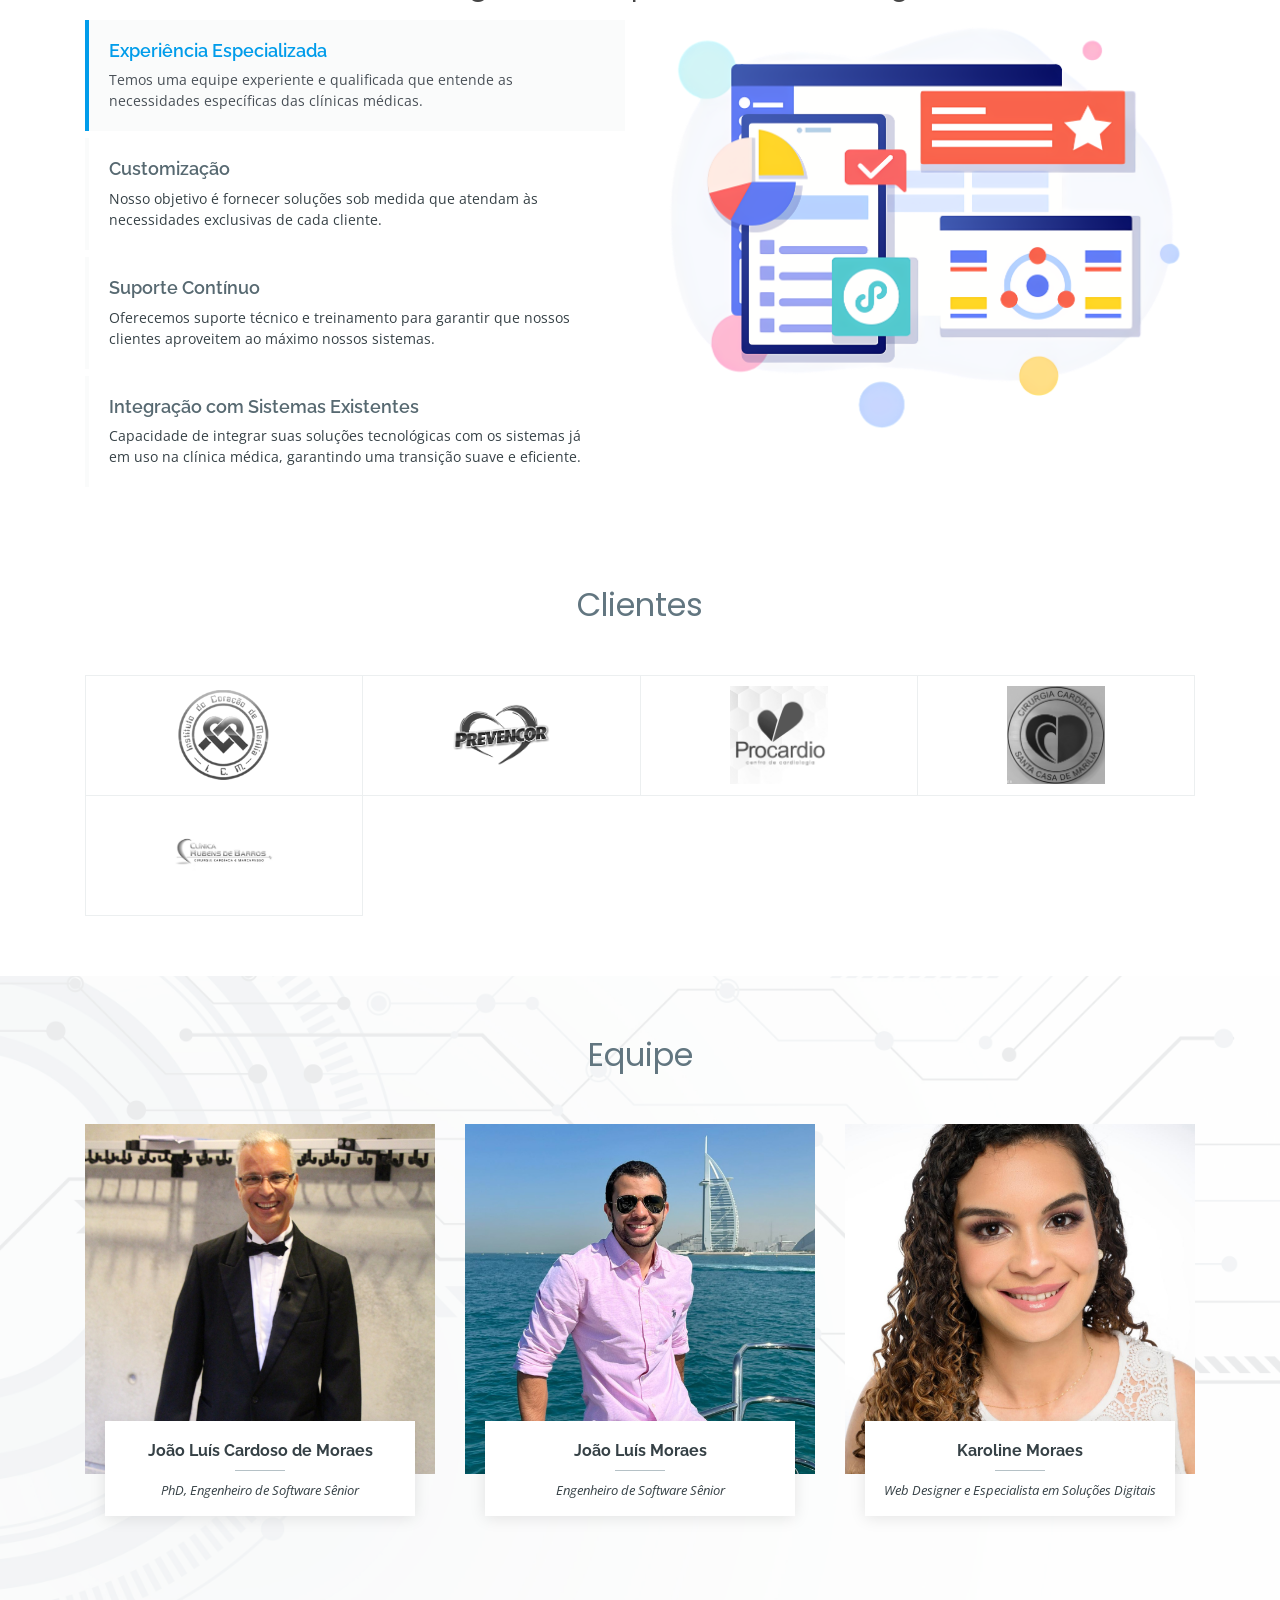
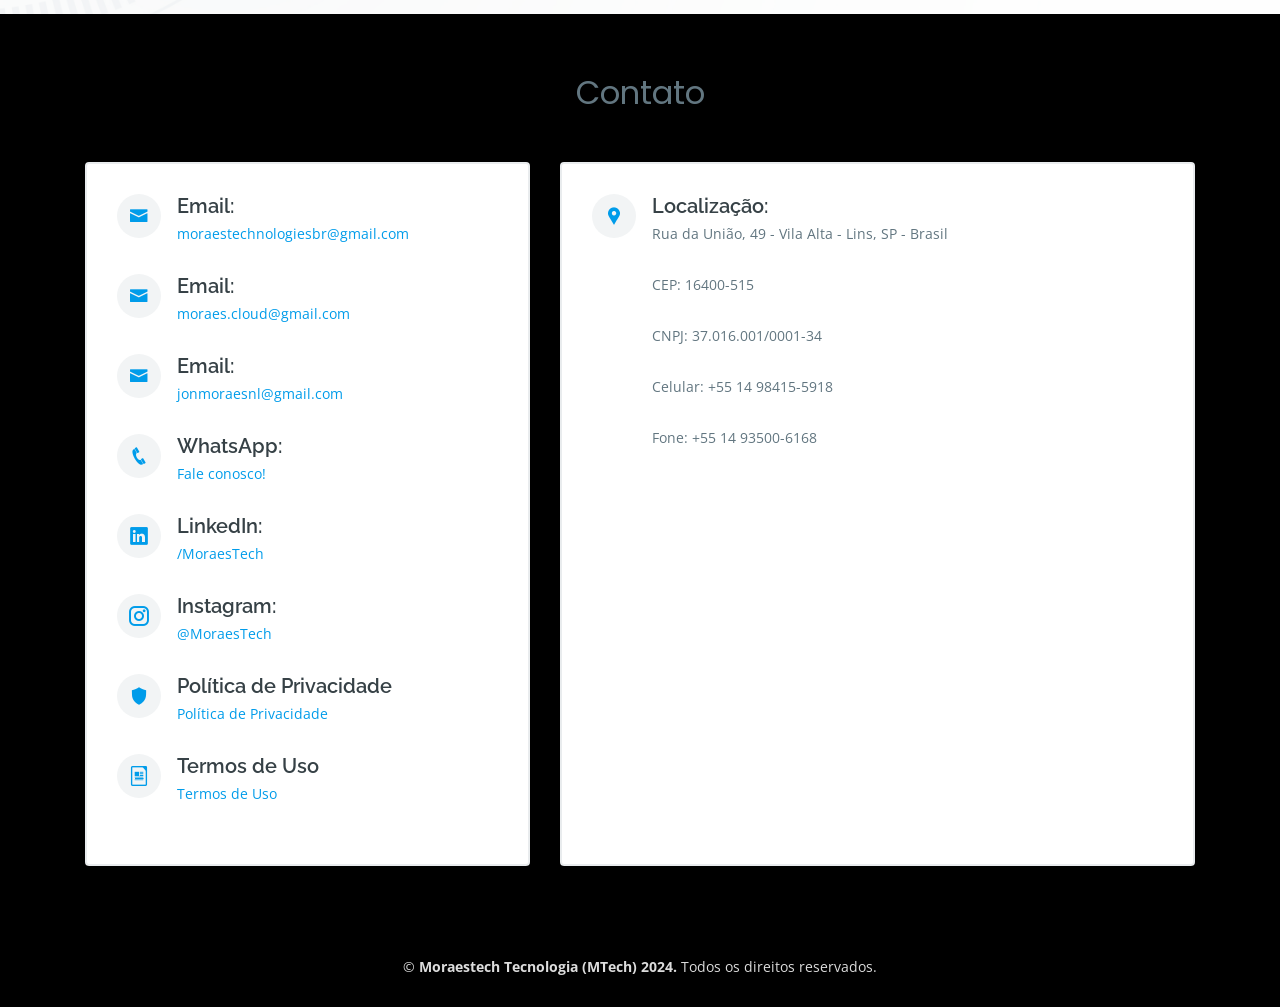
==== commit 9c17d9b9: "ajustes meta" ====
--- a/index.html
+++ b/index.html
@@ -1,451 +1,645 @@
 <!DOCTYPE html>
-<html lang="en">
-
-<head>
-  <meta charset="utf-8">
-  <meta content="width=device-width, initial-scale=1.0" name="viewport">
-
-  <title>MoraesTech</title>
-  <meta content="" name="descriptison">
-  <meta content="" name="keywords">
-
-  <!-- Favicons -->
-  <link href="assets/img/moraestech-logo.jpg" rel="icon">
-  <link href="assets/img/apple-touch-icon.png" rel="apple-touch-icon">
-
-  <!-- Google Fonts -->
-  <link href="https://fonts.googleapis.com/css?family=Open+Sans:300,300i,400,400i,600,600i,700,700i|Raleway:300,300i,400,400i,500,500i,600,600i,700,700i|Poppins:300,300i,400,400i,500,500i,600,600i,700,700i" rel="stylesheet">
-
-  <!-- Vendor CSS Files -->
-  <link href="assets/vendor/bootstrap/css/bootstrap.min.css" rel="stylesheet">
-  <link href="assets/vendor/icofont/icofont.min.css" rel="stylesheet">
-  <link href="assets/vendor/boxicons/css/boxicons.min.css" rel="stylesheet">
-  <link href="assets/vendor/venobox/venobox.css" rel="stylesheet">
-  <link href="assets/vendor/owl.carousel/assets/owl.carousel.min.css" rel="stylesheet">
-  <link href="assets/vendor/aos/aos.css" rel="stylesheet">
-
-  <!-- Template Main CSS File -->
-  <link href="assets/css/style.css" rel="stylesheet">
-
-  <!-- =======================================================
+<html lang="pt-BR">
+	<head>
+		<meta charset="utf-8" />
+		<meta content="width=device-width, initial-scale=1.0" name="viewport" />
+		<meta property="og:site_name" content="Moraestech Tecnologia (MTech)" />
+		<meta property="og:title" content="Moraestech Tecnologia (MTech)" />
+		<meta
+			property="og:description"
+			content="Soluções digitais para clínicas médicas, incluindo comunicação e confirmação de consultas."
+		/>
+		<meta property="og:url" content="https://www.moraes-tech.com/" />
+		<meta property="og:type" content="website" />
+
+		<title>
+			Moraestech Tecnologia (MTech) | Soluções Digitais para Clínicas
+		</title>
+
+		<meta
+			name="description"
+			content="A Moraestech Tecnologia (MTech) é especializada em soluções digitais para clínicas médicas, incluindo comunicação, confirmação de consultas e automação de processos."
+		/>
+
+		<meta
+			name="keywords"
+			content="sistemas para clínicas, confirmação de consultas, comunicação clínica, tecnologia em saúde, Moraestech, MTech"
+		/>
+
+		<link rel="canonical" href="https://www.moraes-tech.com/" />
+		<!-- Favicons -->
+		<link href="assets/img/moraestech-logo.jpg" rel="icon" />
+		<link href="assets/img/apple-touch-icon.png" rel="apple-touch-icon" />
+
+		<!-- Google Fonts -->
+		<link
+			href="https://fonts.googleapis.com/css?family=Open+Sans:300,300i,400,400i,600,600i,700,700i|Raleway:300,300i,400,400i,500,500i,600,600i,700,700i|Poppins:300,300i,400,400i,500,500i,600,600i,700,700i"
+			rel="stylesheet"
+		/>
+
+		<!-- Vendor CSS Files -->
+		<link
+			href="assets/vendor/bootstrap/css/bootstrap.min.css"
+			rel="stylesheet"
+		/>
+		<link href="assets/vendor/icofont/icofont.min.css" rel="stylesheet" />
+		<link href="assets/vendor/boxicons/css/boxicons.min.css" rel="stylesheet" />
+		<link href="assets/vendor/venobox/venobox.css" rel="stylesheet" />
+		<link
+			href="assets/vendor/owl.carousel/assets/owl.carousel.min.css"
+			rel="stylesheet"
+		/>
+		<link href="assets/vendor/aos/aos.css" rel="stylesheet" />
+
+		<!-- Template Main CSS File -->
+		<link href="assets/css/style.css" rel="stylesheet" />
+
+		<!-- =======================================================
   * Template Name: Scaffold - v2.0.0
   * Template URL: https://bootstrapmade.com/scaffold-bootstrap-metro-style-template/
   * Author: BootstrapMade.com
   * License: https://bootstrapmade.com/license/
   ======================================================== -->
-</head>
-
-<body>
-
-  <!-- ======= Header ======= -->
-  <header id="header" class="fixed-top">
-    <div class="container d-flex">
-
-      <div class="logo mr-auto">
-        <a href="index.html"><img src="assets/img/TECH.png" alt="MoraesTech" ></a>
-      </div>
-
-      <nav class="nav-menu d-none d-lg-block">
-        <ul>
-          <li class="active"><a href="#hero">Home</a></li>
-          <li><a href="#services">Soluções</a></li>
-          <li><a href="#clients">Clientes</a></li>
-          <li><a href="https://moraestech-frontend-8c9a9f2a803f.herokuapp.com/" target="_blank">Portal das Clínicas</a></li>
-          <li><a href="#team">Equipe</a></li>
-          <li><a href="#contact">Contato</a></li>
-
-        </ul>
-      </nav><!-- .nav-menu -->
-
-      <div class="header-social-links">
-        <a href="https://www.instagram.com/moraestechnologies" class="instagram" target="_blank"><i class="icofont-instagram"></i></a>
-        <a href="https://www.linkedin.com/company/moraestech" class="linkedin" target="_blank"><i class="icofont-linkedin"></i></i></a>
-      </div>
-
-    </div>
-  </header><!-- End Header -->
-
-  <!-- ======= Hero Section ======= -->
-
-  <!-- <section id="hero">
-
-    <div class="container">
-      <div class="row">
-        <div class="col-lg-7 pt-5 pt-lg-0 d-flex flex-column justify-content-center" data-aos="fade-up">
-          <div>
-            <h1>Transformando ideias em soluções inovadoras</h1>
-            <a href="#contact" class="btn-get-started scrollto">Fale Conosco</a>
-          </div>
-        </div>
-        
-        </div>
-      </div>
-    </div> -->
-  
-  </section><!-- End Hero -->
-
-  <header class="masthead">
-    <div class="container position-relative" style="height: 350px;">
-        <div class="row justify-content-left" style="height: 100%;">
-            <div class="col-xl-7 pt-5" data-aos="fade-up">
-              <h1>Transformando ideias em soluções inovadoras</h1>
-              <a href="#contact" class="btn-get-started scrollto">Fale Conosco</a>
-            </div>
-        </div>
-    </div>
-</header>
-
-
-  <main id="main">
-
-    <!-- ======= Solucoes Section ======= -->
-    <section id="services" class="services section-bg">
-      <div class="container">
-
-        <div class="section-title" data-aos="fade-up">
-          <h2>Soluções</h2>
-          <p>A <b>MoraesTech</b> é especializada em desenvolvimento de sistemas personalizados 
-            para <b>clínicas médicas.</b> Nosso foco é fornecer soluções 
-            tecnológicas inovadoras que <b>simplificam</b> e <b>aprimoram</b> os processos clínicos.</p>
-        </div>
-
-        <div class="row">
-          <div class="col-md-6 col-lg-3 d-flex align-items-stretch mb-5 mb-lg-0" data-aos="zoom-in">
-            <div class="icon-box icon-box-pink">
-              <div class="icon"><i class="bx bxl-dribbble"></i></div>
-              <h4 class="title"><a href="">Prontuário Eletrônico</a></h4>
-              <p class="description">Oferecemos um sistema de prontuário eletrônico completo e intuitivo, 
-                que permite o acesso e gerenciamento de informações de pacientes de forma eficiente e segura.</p>
-            </div>
-          </div>
-
-          <div class="col-md-6 col-lg-3 d-flex align-items-stretch mb-5 mb-lg-0" data-aos="zoom-in" data-aos-delay="100">
-            <div class="icon-box icon-box-cyan">
-              <div class="icon"><i class="bx bx-file"></i></div>
-              <h4 class="title"><a href="">Laudo Digital</a></h4>
-              <p class="description">Facilitamos a geração de laudos médicos precisos e personalizados, 
-                agilizando o fluxo de trabalho e melhorando a comunicação entre médicos e pacientes.</p>
-            </div>
-          </div>
-
-          <div class="col-md-6 col-lg-3 d-flex align-items-stretch mb-5 mb-lg-0" data-aos="zoom-in" data-aos-delay="200">
-            <div class="icon-box icon-box-green">
-              <div class="icon"><i class="bx bx-tachometer"></i></div>
-              <h4 class="title"><a href="">Agendamento Online</a></h4>
-              <p class="description">Simplificamos o processo de agendamento de consultas, permitindo que os pacientes 
-                marquem suas consultas de forma rápida e conveniente.</p>
-            </div>
-          </div>
-
-          <div class="col-md-6 col-lg-3 d-flex align-items-stretch mb-5 mb-lg-0" data-aos="zoom-in" data-aos-delay="300">
-            <div class="icon-box icon-box-blue">
-              <div class="icon"><i class="bx bx-world"></i></div>
-              <h4 class="title"><a href="">Envio de SMS</a></h4>
-              <p class="description">Com a plataforma de envio de mensagens SMS integrada, 
-                as clínicas podem enviar lembretes de consultas, resultados de exames e outras informações importantes
-                 diretamente para os pacientes.</p>
-            </div>
-          </div>
-
-        </div>
-
-      </div>
-    </section><!-- End Solucoes Section -->
-
-  
-
-    <!-- ======= Features Section ======= -->
-    <section id="features" class="features">
-      <div class="container">
-
-        <h3>Inovação em Saúde:<br>
-           Escolha <b>MoraesTech</b> para sua Jornada Digital</h3>
-
-        <div class="row">
-          <div class="col-lg-6 mt-2 mb-tg-0 order-2 order-lg-1">
-            <ul class="nav nav-tabs flex-column">
-              <li class="nav-item" data-aos="fade-up">
-                <a class="nav-link active show" data-toggle="tab" href="#tab-1">
-                  <h4>Experiência Especializada</h4>
-                  <p>Temos uma equipe experiente e qualificada que entende as 
-                    necessidades específicas das clínicas médicas.</p>
-                </a>
-              </li>
-              <li class="nav-item mt-2" data-aos="fade-up" data-aos-delay="100">
-                <a class="nav-link" data-toggle="tab" href="#tab-2">
-                  <h4>Customização</h4>
-                  <p>Nosso objetivo é fornecer soluções sob medida 
-                    que atendam às necessidades exclusivas de cada cliente.</p>
-                </a>
-              </li>
-              <li class="nav-item mt-2" data-aos="fade-up" data-aos-delay="200">
-                <a class="nav-link" data-toggle="tab" href="#tab-3">
-                  <h4>Suporte Contínuo</h4>
-                  <p>Oferecemos suporte técnico e treinamento para garantir que 
-                    nossos clientes aproveitem ao máximo nossos sistemas.</p>
-                </a>
-              </li>
-              <li class="nav-item mt-2" data-aos="fade-up" data-aos-delay="300">
-                <a class="nav-link" data-toggle="tab" href="#tab-4">
-                  <h4>Integração com Sistemas Existentes</h4>
-                  <p>Capacidade de integrar suas soluções tecnológicas com os sistemas
-                     já em uso na clínica médica, garantindo uma transição suave e eficiente.</p>
-                </a>
-              </li>
-            </ul>
-          </div>
-          <div class="col-lg-6 order-1 order-lg-2" data-aos="zoom-in">
-            <div class="tab-content">
-              <div class="tab-pane active show" id="tab-1">
-                <figure>
-                  <img src="assets/img/img01-front.png" alt="" class="img-fluid">
-                </figure>
-              </div>
-              <div class="tab-pane" id="tab-2">
-                <figure>
-                  <img src="assets/img/img02-front.png" alt="" class="img-fluid">
-                </figure>
-              </div>
-              <div class="tab-pane" id="tab-3">
-                <figure>
-                  <img src="assets/img/img03-front.png" alt="" class="img-fluid">
-                </figure>
-              </div>
-              <div class="tab-pane" id="tab-4">
-                <figure>
-                  <img src="assets/img/img04-front.png" alt="" class="img-fluid">
-                </figure>
-              </div>
-            </div>
-          </div>
-        </div>
-
-      </div>
-    </section><!-- End Features Section -->
-
-    <!-- ======= Clients Section ======= -->
-    <section id="clients" class="clients">
-      <div class="container">
-
-        <div class="section-title" data-aos="fade-up">
-          <h2>Clientes</h2>
-        </div>
-
-        <div class="row no-gutters clients-wrap clearfix wow fadeInUp">
-
-          <div class="col-lg-3 col-md-4 col-xs-6">
-            <div class="client-logo" data-aos="zoom-in">
-              <img src="assets/img/clients/icm-logo.png" class="img-fluid" alt="">
-            </div>
-          </div>
-
-          <div class="col-lg-3 col-md-4 col-xs-6">
-            <div class="client-logo" data-aos="zoom-in" data-aos-delay="100">
-              <img src="assets/img/clients/prevencor-logo.png" class="img-fluid" alt="">
-            </div>
-          </div>
-
-          <div class="col-lg-3 col-md-4 col-xs-6">
-            <div class="client-logo" data-aos="zoom-in" data-aos-delay="100">
-              <img src="assets/img/clients/procardio-logo.jpeg" class="img-fluid" alt="">
-            </div>
-          </div>
-
-          <div class="col-lg-3 col-md-4 col-xs-6">
-            <div class="client-logo" data-aos="zoom-in" data-aos-delay="100">
-              <img src="assets/img/clients/santacasa-logo.jpeg" class="img-fluid" alt="">
-            </div>
-          </div>
-
-          <div class="col-lg-3 col-md-4 col-xs-6">
-            <div class="client-logo" data-aos="zoom-in" data-aos-delay="100">
-              <img src="assets/img/clients/drrubens-logo.png" class="img-fluid" alt="">
-            </div>
-          </div>
-
-        
-
-        </div>
-
-      </div>
-    </section><!-- End Clients Section -->
-
-
-
-    <!-- ======= Team Section ======= -->
-    <section id="team" class="team">
-      <div class="container">
-
-        <div class="section-title" data-aos="fade-up">
-          <h2>Equipe</h2>
-        </div>
-
-        <div class="row">
-
-          <div class="col-lg-4 col-md-6">
-            <div class="member" data-aos="zoom-in">
-              <div class="pic"><img src="assets/img/team/pai.png" class="img-fluid" alt=""></div>
-              <div class="member-info">
-                <h4>João Luís Cardoso de Moraes</h4>
-                <span>PhD, Engenheiro de Software Sênior</span>
-                <div class="social">
-                  <a href="https://www.instagram.com/moraes65/" target="_blank"><i class="icofont-instagram"></i></a>
-                  <a href="https://www.linkedin.com/in/phdmoraes/" target="_blank"><i class="icofont-linkedin"></i></a>
-                </div>
-              </div>
-            </div>
-          </div>
-
-          <div class="col-lg-4 col-md-6">
-            <div class="member" data-aos="zoom-in" data-aos-delay="100">
-              <div class="pic"><img src="assets/img/team/joao.png" class="img-fluid" alt=""></div>
-              <div class="member-info">
-                <h4>João Luís Moraes</h4>
-                <span>Engenheiro de Software Sênior</span>
-                <div class="social">
-                  <a href="https://www.instagram.com/jon710" target="_blank"><i class="icofont-instagram"></i></a>
-                  <a href="https://www.linkedin.com/in/joaoluismoraes/" target="_blank"><i class="icofont-linkedin"></i></a>
-                </div>
-              </div>
-            </div>
-          </div>
-
-          <div class="col-lg-4 col-md-6">
-            <div class="member" data-aos="zoom-in" data-aos-delay="200">
-              <div class="pic"><img src="assets/img/team/k-teste.png" class="img-fluid" alt=""></div>
-              <div class="member-info">
-                <h4>Karoline Moraes</h4>
-                <span>Web Designer e Especialista em Soluções Digitais</span>
-                <div class="social">
-                  <a href="https://www.instagram.com/kmoraes/" target="_blank"><i class="icofont-instagram"></i></a>
-                  <a href="https://www.linkedin.com/in/karolinevhmoraes/" target="_blank"><i class="icofont-linkedin"></i></a>
-                </div>
-              </div>
-            </div>
-          </div>
-
-        </div>
-
-      </div>
-    </section><!-- End Team Section -->
-
-  
-
-    <!-- ======= Contact Section ======= -->
-    <section id="contact" class="contact section-bg">
-      <div class="container">
-
-        <div class="section-title" data-aos="fade-up">
-          <h2>Contato</h2>
-        </div>
-
-        <div class="row">
-
-          <div class="col-lg-5 d-flex align-items-stretch" data-aos="fade-right">
-
-            <div class="info">
-              
-
-              <div class="email">
-                <i class="icofont-envelope"></i>
-                <h4>Email:</h4>
-                <p><a href = "mailto: moraestechnologiesbr@gmail.com">moraestechnologiesbr@gmail.com</a></p>
-              </div>
-
-               <div class="email">
-                <i class="icofont-envelope"></i>
-                <h4>Email:</h4>
-                <p><a href = "mailto: jonmoraesnl@gmail.com">jonmoraesnl@gmail.com</a></p>
-              </div>
-
-
-              <div class="phone">
-                <i class="icofont-phone"></i>
-                <h4>WhatsApp:</h4>
-                <p><a href="https://wa.link/7ulmr2" target="_blank">Fale conosco!</a></p>
-              </div>
-
-              <div class="address">
-                <i class="icofont-linkedin"></i>
-                <h4>LinkedIn:</h4>
-                <p><a href="https://www.linkedin.com/company/moraestech/" target="_blank">/MoraesTech</a></p>
-              </div>
-
-              <div class="address">
-                <i class="icofont-instagram"></i>
-                <h4>Instagram:</h4>
-                <p><a href="https://www.instagram.com/moraestechnologies" target="_blank">@MoraesTechnologies</a></p>
-              </div>
-
-               <div class="address">
-                <i class="icofont-instagram"></i>
-                <h4>Política de Privacidade</h4>
-                <p><a href="politicaprivacidade.html" target="_blank">Política de Privacidade</a></p>
-              </div>
-
-               <div class="address">
-                <i class="icofont-instagram"></i>
-                <h4>Termos de Uso</h4>
-                <p><a href="termosdeuso.html" target="_blank">Termos de Uso</a></p>
-              </div>
-
-              
-
-
-
-            </div>
-
-          </div>
-
-          <div class="col-lg-7 mt-5 mt-lg-0 d-flex align-items-stretch" data-aos="fade-left">
-            <div class="info">
-              <div class="address">
-                <i class="icofont-google-map"></i>
-                <h4>Localização:</h4>
-                <p>Rua da União, 49 - Vila Alta - Lins, SP - Brasil</p>
-                <p>CEP: 16400-515</p>
-                <p>CNPJ: 37.016.001/0001-34</p>
-                <p>CELULAR: +5514984155918</p>
-                <p>FONE: +5514935006168</p>
-              </div>
-
-              <iframe src="https://maps.google.com/maps?width=100%25&amp;height=600&amp;hl=en&amp;q=Lins,%20SP+(MoraesTech)&amp;t=&amp;z=14&amp;ie=UTF8&amp;iwloc=B&amp;output=embed" frameborder="0" style="border:0; width: 100%; height: 270px;" allowfullscreen></iframe>
-          
-
-
-          </div>
-
-        </div>
-
-      </div>
-    </section><!-- End Contact Section -->
-
-  </main><!-- End #main -->
-
-  <!-- ======= Footer ======= -->
-  <footer id="footer">
-    <div class="container">
-      <div class="copyright">
-        &copy;<strong><span> MoraesTech 2024.</span></strong> Todos os direitos reservados.
-      </div>
-    </div>
-  </footer><!-- End Footer -->
-
-  <a href="#" class="back-to-top"><i class="bx bxs-up-arrow-alt"></i></a>
-
-  <!-- Vendor JS Files -->
-  <script src="assets/vendor/jquery/jquery.min.js"></script>
-  <script src="assets/vendor/bootstrap/js/bootstrap.bundle.min.js"></script>
-  <script src="assets/vendor/jquery.easing/jquery.easing.min.js"></script>
-  <script src="assets/vendor/php-email-form/validate.js"></script>
-  <script src="assets/vendor/isotope-layout/isotope.pkgd.min.js"></script>
-  <script src="assets/vendor/venobox/venobox.min.js"></script>
-  <script src="assets/vendor/owl.carousel/owl.carousel.min.js"></script>
-  <script src="assets/vendor/aos/aos.js"></script>
-
-  <!-- Template Main JS File -->
-  <script src="assets/js/main.js"></script>
-
-</body>
-
-</html>+	</head>
+
+	<body>
+		<!-- ======= Header ======= -->
+		<header id="header" class="fixed-top">
+			<div class="container d-flex">
+				<div class="logo mr-auto">
+					<a href="index.html"
+						><img src="assets/img/TECH.png" alt="MoraesTech"
+					/></a>
+				</div>
+
+				<nav class="nav-menu d-none d-lg-block">
+					<ul>
+						<li class="active"><a href="#hero">Home</a></li>
+						<li><a href="#services">Soluções</a></li>
+						<li><a href="#clients">Clientes</a></li>
+						<li>
+							<a href="https://app.moraes-tech.com/" target="_blank"
+								>Portal das Clínicas</a
+							>
+						</li>
+						<li><a href="#team">Equipe</a></li>
+						<li><a href="#contact">Contato</a></li>
+					</ul>
+				</nav>
+				<!-- .nav-menu -->
+
+				<div class="header-social-links">
+					<a
+						href="https://www.instagram.com/moraestech.br/"
+						class="instagram"
+						target="_blank"
+						><i class="icofont-instagram"></i
+					></a>
+					<a
+						href="https://www.linkedin.com/company/moraestech"
+						class="linkedin"
+						target="_blank"
+						><i class="icofont-linkedin"></i
+					></a>
+				</div>
+			</div>
+		</header>
+		<!-- End Header -->
+
+		<section id="hero" class="masthead">
+			<div class="container position-relative" style="height: 350px">
+				<div class="row justify-content-left" style="height: 100%">
+					<div class="col-xl-7 pt-5" data-aos="fade-up">
+						<h1>Transformando ideias em soluções inovadoras</h1>
+						<a href="#contact" class="btn-get-started scrollto">Fale Conosco</a>
+					</div>
+				</div>
+			</div>
+		</section>
+
+		<main id="main">
+			<!-- ======= Solucoes Section ======= -->
+			<section id="services" class="services section-bg">
+				<div class="container">
+					<div class="section-title" data-aos="fade-up">
+						<h2>Soluções</h2>
+						<p>
+							A <b>Moraestech Tecnologia (MTech)</b> é especializada em
+							desenvolvimento de sistemas personalizados para
+							<b>clínicas médicas</b>, com foco em comunicação digital,
+							confirmação de consultas e automação de processos, fornecendo
+							soluções tecnológicas inovadoras que <b>simplificam</b> e
+							<b>aprimoram</b> os processos clínicos.
+						</p>
+					</div>
+
+					<div class="row">
+						<div
+							class="col-md-6 col-lg-3 d-flex align-items-stretch mb-5 mb-lg-0"
+							data-aos="zoom-in"
+						>
+							<div class="icon-box icon-box-pink">
+								<div class="icon"><i class="bx bxl-dribbble"></i></div>
+								<h4 class="title"><a href="">Prontuário Eletrônico</a></h4>
+								<p class="description">
+									Oferecemos um sistema de prontuário eletrônico completo e
+									intuitivo, que permite o acesso e gerenciamento de informações
+									de pacientes de forma eficiente e segura.
+								</p>
+							</div>
+						</div>
+
+						<div
+							class="col-md-6 col-lg-3 d-flex align-items-stretch mb-5 mb-lg-0"
+							data-aos="zoom-in"
+							data-aos-delay="100"
+						>
+							<div class="icon-box icon-box-cyan">
+								<div class="icon"><i class="bx bx-file"></i></div>
+								<h4 class="title"><a href="">Laudo Digital</a></h4>
+								<p class="description">
+									Facilitamos a geração de laudos médicos precisos e
+									personalizados, agilizando o fluxo de trabalho e melhorando a
+									comunicação entre médicos e pacientes.
+								</p>
+							</div>
+						</div>
+
+						<div
+							class="col-md-6 col-lg-3 d-flex align-items-stretch mb-5 mb-lg-0"
+							data-aos="zoom-in"
+							data-aos-delay="200"
+						>
+							<div class="icon-box icon-box-green">
+								<div class="icon"><i class="bx bx-tachometer"></i></div>
+								<h4 class="title"><a href="">Agendamento Online</a></h4>
+								<p class="description">
+									Simplificamos o processo de agendamento de consultas,
+									permitindo que os pacientes marquem suas consultas de forma
+									rápida e conveniente.
+								</p>
+							</div>
+						</div>
+
+						<div
+							class="col-md-6 col-lg-3 d-flex align-items-stretch mb-5 mb-lg-0"
+							data-aos="zoom-in"
+							data-aos-delay="300"
+						>
+							<div class="icon-box icon-box-blue">
+								<div class="icon">
+									<i class="bx bx-message-rounded-dots"></i>
+								</div>
+								<h4 class="title"><a href="">Comunicação com Pacientes</a></h4>
+								<p class="description">
+									Plataforma integrada de comunicação para clínicas, permitindo
+									o envio automatizado de confirmações de consultas, lembretes
+									de agendamento e avisos importantes aos pacientes, de forma
+									segura e eficiente.
+								</p>
+							</div>
+						</div>
+					</div>
+				</div>
+			</section>
+			<!-- End Solucoes Section -->
+
+			<!-- ======= Features Section ======= -->
+			<section id="features" class="features">
+				<div class="container">
+					<h3>
+						Inovação em Saúde:<br />
+						Escolha <b>Moraestech Tecnologia (MTech)</b> para sua Jornada
+						Digital
+					</h3>
+
+					<div class="row">
+						<div class="col-lg-6 mt-2 mb-lg-0 order-2 order-lg-1">
+							<ul class="nav nav-tabs flex-column">
+								<li class="nav-item" data-aos="fade-up">
+									<a
+										class="nav-link active show"
+										data-toggle="tab"
+										href="#tab-1"
+									>
+										<h4>Experiência Especializada</h4>
+										<p>
+											Temos uma equipe experiente e qualificada que entende as
+											necessidades específicas das clínicas médicas.
+										</p>
+									</a>
+								</li>
+								<li
+									class="nav-item mt-2"
+									data-aos="fade-up"
+									data-aos-delay="100"
+								>
+									<a class="nav-link" data-toggle="tab" href="#tab-2">
+										<h4>Customização</h4>
+										<p>
+											Nosso objetivo é fornecer soluções sob medida que atendam
+											às necessidades exclusivas de cada cliente.
+										</p>
+									</a>
+								</li>
+								<li
+									class="nav-item mt-2"
+									data-aos="fade-up"
+									data-aos-delay="200"
+								>
+									<a class="nav-link" data-toggle="tab" href="#tab-3">
+										<h4>Suporte Contínuo</h4>
+										<p>
+											Oferecemos suporte técnico e treinamento para garantir que
+											nossos clientes aproveitem ao máximo nossos sistemas.
+										</p>
+									</a>
+								</li>
+								<li
+									class="nav-item mt-2"
+									data-aos="fade-up"
+									data-aos-delay="300"
+								>
+									<a class="nav-link" data-toggle="tab" href="#tab-4">
+										<h4>Integração com Sistemas Existentes</h4>
+										<p>
+											Capacidade de integrar suas soluções tecnológicas com os
+											sistemas já em uso na clínica médica, garantindo uma
+											transição suave e eficiente.
+										</p>
+									</a>
+								</li>
+							</ul>
+						</div>
+						<div class="col-lg-6 order-1 order-lg-2" data-aos="zoom-in">
+							<div class="tab-content">
+								<div class="tab-pane active show" id="tab-1">
+									<figure>
+										<img
+											src="assets/img/img01-front.png"
+											alt=""
+											class="img-fluid"
+										/>
+									</figure>
+								</div>
+								<div class="tab-pane" id="tab-2">
+									<figure>
+										<img
+											src="assets/img/img02-front.png"
+											alt=""
+											class="img-fluid"
+										/>
+									</figure>
+								</div>
+								<div class="tab-pane" id="tab-3">
+									<figure>
+										<img
+											src="assets/img/img03-front.png"
+											alt=""
+											class="img-fluid"
+										/>
+									</figure>
+								</div>
+								<div class="tab-pane" id="tab-4">
+									<figure>
+										<img
+											src="assets/img/img04-front.png"
+											alt=""
+											class="img-fluid"
+										/>
+									</figure>
+								</div>
+							</div>
+						</div>
+					</div>
+				</div>
+			</section>
+			<!-- End Features Section -->
+
+			<!-- ======= Clients Section ======= -->
+			<section id="clients" class="clients">
+				<div class="container">
+					<div class="section-title" data-aos="fade-up">
+						<h2>Clientes</h2>
+					</div>
+
+					<div class="row no-gutters clients-wrap clearfix wow fadeInUp">
+						<div class="col-lg-3 col-md-4 col-xs-6">
+							<div class="client-logo" data-aos="zoom-in">
+								<img
+									src="assets/img/clients/icm-logo.png"
+									class="img-fluid"
+									alt=""
+								/>
+							</div>
+						</div>
+
+						<div class="col-lg-3 col-md-4 col-xs-6">
+							<div class="client-logo" data-aos="zoom-in" data-aos-delay="100">
+								<img
+									src="assets/img/clients/prevencor-logo.png"
+									class="img-fluid"
+									alt=""
+								/>
+							</div>
+						</div>
+
+						<div class="col-lg-3 col-md-4 col-xs-6">
+							<div class="client-logo" data-aos="zoom-in" data-aos-delay="100">
+								<img
+									src="assets/img/clients/procardio-logo.jpeg"
+									class="img-fluid"
+									alt=""
+								/>
+							</div>
+						</div>
+
+						<div class="col-lg-3 col-md-4 col-xs-6">
+							<div class="client-logo" data-aos="zoom-in" data-aos-delay="100">
+								<img
+									src="assets/img/clients/santacasa-logo.jpeg"
+									class="img-fluid"
+									alt=""
+								/>
+							</div>
+						</div>
+
+						<div class="col-lg-3 col-md-4 col-xs-6">
+							<div class="client-logo" data-aos="zoom-in" data-aos-delay="100">
+								<img
+									src="assets/img/clients/drrubens-logo.png"
+									class="img-fluid"
+									alt=""
+								/>
+							</div>
+						</div>
+					</div>
+				</div>
+			</section>
+			<!-- End Clients Section -->
+
+			<!-- ======= Team Section ======= -->
+			<section id="team" class="team">
+				<div class="container">
+					<div class="section-title" data-aos="fade-up">
+						<h2>Equipe</h2>
+					</div>
+
+					<div class="row">
+						<div class="col-lg-4 col-md-6">
+							<div class="member" data-aos="zoom-in">
+								<div class="pic">
+									<img src="assets/img/team/pai.png" class="img-fluid" alt="" />
+								</div>
+								<div class="member-info">
+									<h4>João Luís Cardoso de Moraes</h4>
+									<span>PhD, Engenheiro de Software Sênior</span>
+									<div class="social">
+										<a
+											href="https://www.instagram.com/moraes65/"
+											target="_blank"
+											><i class="icofont-instagram"></i
+										></a>
+										<a
+											href="https://www.linkedin.com/in/phdmoraes/"
+											target="_blank"
+											><i class="icofont-linkedin"></i
+										></a>
+									</div>
+								</div>
+							</div>
+						</div>
+
+						<div class="col-lg-4 col-md-6">
+							<div class="member" data-aos="zoom-in" data-aos-delay="100">
+								<div class="pic">
+									<img
+										src="assets/img/team/joao.png"
+										class="img-fluid"
+										alt=""
+									/>
+								</div>
+								<div class="member-info">
+									<h4>João Luís Moraes</h4>
+									<span>Engenheiro de Software Sênior</span>
+									<div class="social">
+										<a href="https://www.instagram.com/jon710" target="_blank"
+											><i class="icofont-instagram"></i
+										></a>
+										<a
+											href="https://www.linkedin.com/in/joaoluismoraes/"
+											target="_blank"
+											><i class="icofont-linkedin"></i
+										></a>
+									</div>
+								</div>
+							</div>
+						</div>
+
+						<div class="col-lg-4 col-md-6">
+							<div class="member" data-aos="zoom-in" data-aos-delay="200">
+								<div class="pic">
+									<img
+										src="assets/img/team/k-teste.png"
+										class="img-fluid"
+										alt=""
+									/>
+								</div>
+								<div class="member-info">
+									<h4>Karoline Moraes</h4>
+									<span>Web Designer e Especialista em Soluções Digitais</span>
+									<div class="social">
+										<a href="https://www.instagram.com/kmoraes/" target="_blank"
+											><i class="icofont-instagram"></i
+										></a>
+										<a
+											href="https://www.linkedin.com/in/karolinevhmoraes/"
+											target="_blank"
+											><i class="icofont-linkedin"></i
+										></a>
+									</div>
+								</div>
+							</div>
+						</div>
+					</div>
+				</div>
+			</section>
+			<!-- End Team Section -->
+
+			<!-- ======= Contact Section ======= -->
+			<section id="contact" class="contact section-bg">
+				<div class="container">
+					<div class="section-title" data-aos="fade-up">
+						<h2>Contato</h2>
+					</div>
+
+					<div class="row">
+						<!-- COLUNA ESQUERDA -->
+						<div
+							class="col-lg-5 d-flex align-items-stretch"
+							data-aos="fade-right"
+						>
+							<div class="info">
+								<div class="email">
+									<i class="icofont-envelope"></i>
+									<h4>Email:</h4>
+									<p>
+										<a href="mailto:moraestechnologiesbr@gmail.com">
+											moraestechnologiesbr@gmail.com
+										</a>
+									</p>
+								</div>
+
+								<div class="email">
+									<i class="icofont-envelope"></i>
+									<h4>Email:</h4>
+									<p>
+										<a href="mailto:moraes.cloud@gmail.com">
+											moraes.cloud@gmail.com
+										</a>
+									</p>
+								</div>
+
+								<div class="email">
+									<i class="icofont-envelope"></i>
+									<h4>Email:</h4>
+									<p>
+										<a href="mailto:jonmoraesnl@gmail.com">
+											jonmoraesnl@gmail.com
+										</a>
+									</p>
+								</div>
+
+								<div class="phone">
+									<i class="icofont-phone"></i>
+									<h4>WhatsApp:</h4>
+									<p>
+										<a href="https://wa.link/7ulmr2" target="_blank">
+											Fale conosco!
+										</a>
+									</p>
+								</div>
+
+								<div class="address">
+									<i class="icofont-linkedin"></i>
+									<h4>LinkedIn:</h4>
+									<p>
+										<a
+											href="https://www.linkedin.com/company/moraestech/"
+											target="_blank"
+										>
+											/MoraesTech
+										</a>
+									</p>
+								</div>
+
+								<div class="address">
+									<i class="icofont-instagram"></i>
+									<h4>Instagram:</h4>
+									<p>
+										<a
+											href="https://www.instagram.com/moraestech.br/"
+											target="_blank"
+										>
+											@MoraesTech
+										</a>
+									</p>
+								</div>
+
+								<div class="address">
+									<i class="icofont-shield"></i>
+									<h4>Política de Privacidade</h4>
+									<p>
+										<a href="politicaprivacidade.html" target="_blank">
+											Política de Privacidade
+										</a>
+									</p>
+								</div>
+
+								<div class="address">
+									<i class="icofont-file-document"></i>
+									<h4>Termos de Uso</h4>
+									<p>
+										<a href="termosdeuso.html" target="_blank">
+											Termos de Uso
+										</a>
+									</p>
+								</div>
+							</div>
+						</div>
+
+						<!-- COLUNA DIREITA -->
+						<div
+							class="col-lg-7 mt-5 mt-lg-0 d-flex align-items-stretch"
+							data-aos="fade-left"
+						>
+							<div class="info">
+								<div class="address">
+									<i class="icofont-google-map"></i>
+									<h4>Localização:</h4>
+									<p>Rua da União, 49 - Vila Alta - Lins, SP - Brasil</p>
+									<p>CEP: 16400-515</p>
+									<p>CNPJ: 37.016.001/0001-34</p>
+									<p>Celular: +55 14 98415-5918</p>
+									<p>Fone: +55 14 93500-6168</p>
+								</div>
+
+								<iframe
+									src="https://maps.google.com/maps?width=100%25&amp;height=600&amp;hl=pt-BR&amp;q=Lins,%20SP+(MoraesTech)&amp;t=&amp;z=14&amp;ie=UTF8&amp;iwloc=B&amp;output=embed"
+									frameborder="0"
+									style="border: 0; width: 100%; height: 270px"
+									allowfullscreen
+								>
+								</iframe>
+							</div>
+						</div>
+					</div>
+				</div>
+			</section>
+		</main>
+		<!-- End #main -->
+
+		<!-- ======= Footer ======= -->
+		<footer id="footer">
+			<div class="container">
+				<div class="copyright">
+					&copy;<strong
+						><span> Moraestech Tecnologia (MTech) 2024.</span></strong
+					>
+					Todos os direitos reservados.
+				</div>
+			</div>
+		</footer>
+		<!-- End Footer -->
+
+		<a href="#" class="back-to-top"><i class="bx bxs-up-arrow-alt"></i></a>
+
+		<!-- Vendor JS Files -->
+		<script src="assets/vendor/jquery/jquery.min.js"></script>
+		<script src="assets/vendor/bootstrap/js/bootstrap.bundle.min.js"></script>
+		<script src="assets/vendor/jquery.easing/jquery.easing.min.js"></script>
+		<script src="assets/vendor/php-email-form/validate.js"></script>
+		<script src="assets/vendor/isotope-layout/isotope.pkgd.min.js"></script>
+		<script src="assets/vendor/venobox/venobox.min.js"></script>
+		<script src="assets/vendor/owl.carousel/owl.carousel.min.js"></script>
+		<script src="assets/vendor/aos/aos.js"></script>
+
+		<!-- Template Main JS File -->
+		<script src="assets/js/main.js"></script>
+
+		<script type="application/ld+json">
+			{
+				"@context": "https://schema.org",
+				"@type": "Organization",
+				"name": "Moraestech Tecnologia",
+				"alternateName": "MTech",
+				"url": "https://www.moraes-tech.com/",
+				"logo": "https://www.moraes-tech.com/assets/img/moraestech-logo.jpg",
+				"sameAs": [
+					"https://www.instagram.com/moraestechnologies",
+					"https://www.linkedin.com/company/moraestech"
+				]
+			}
+		</script>
+	</body>
+</html>
